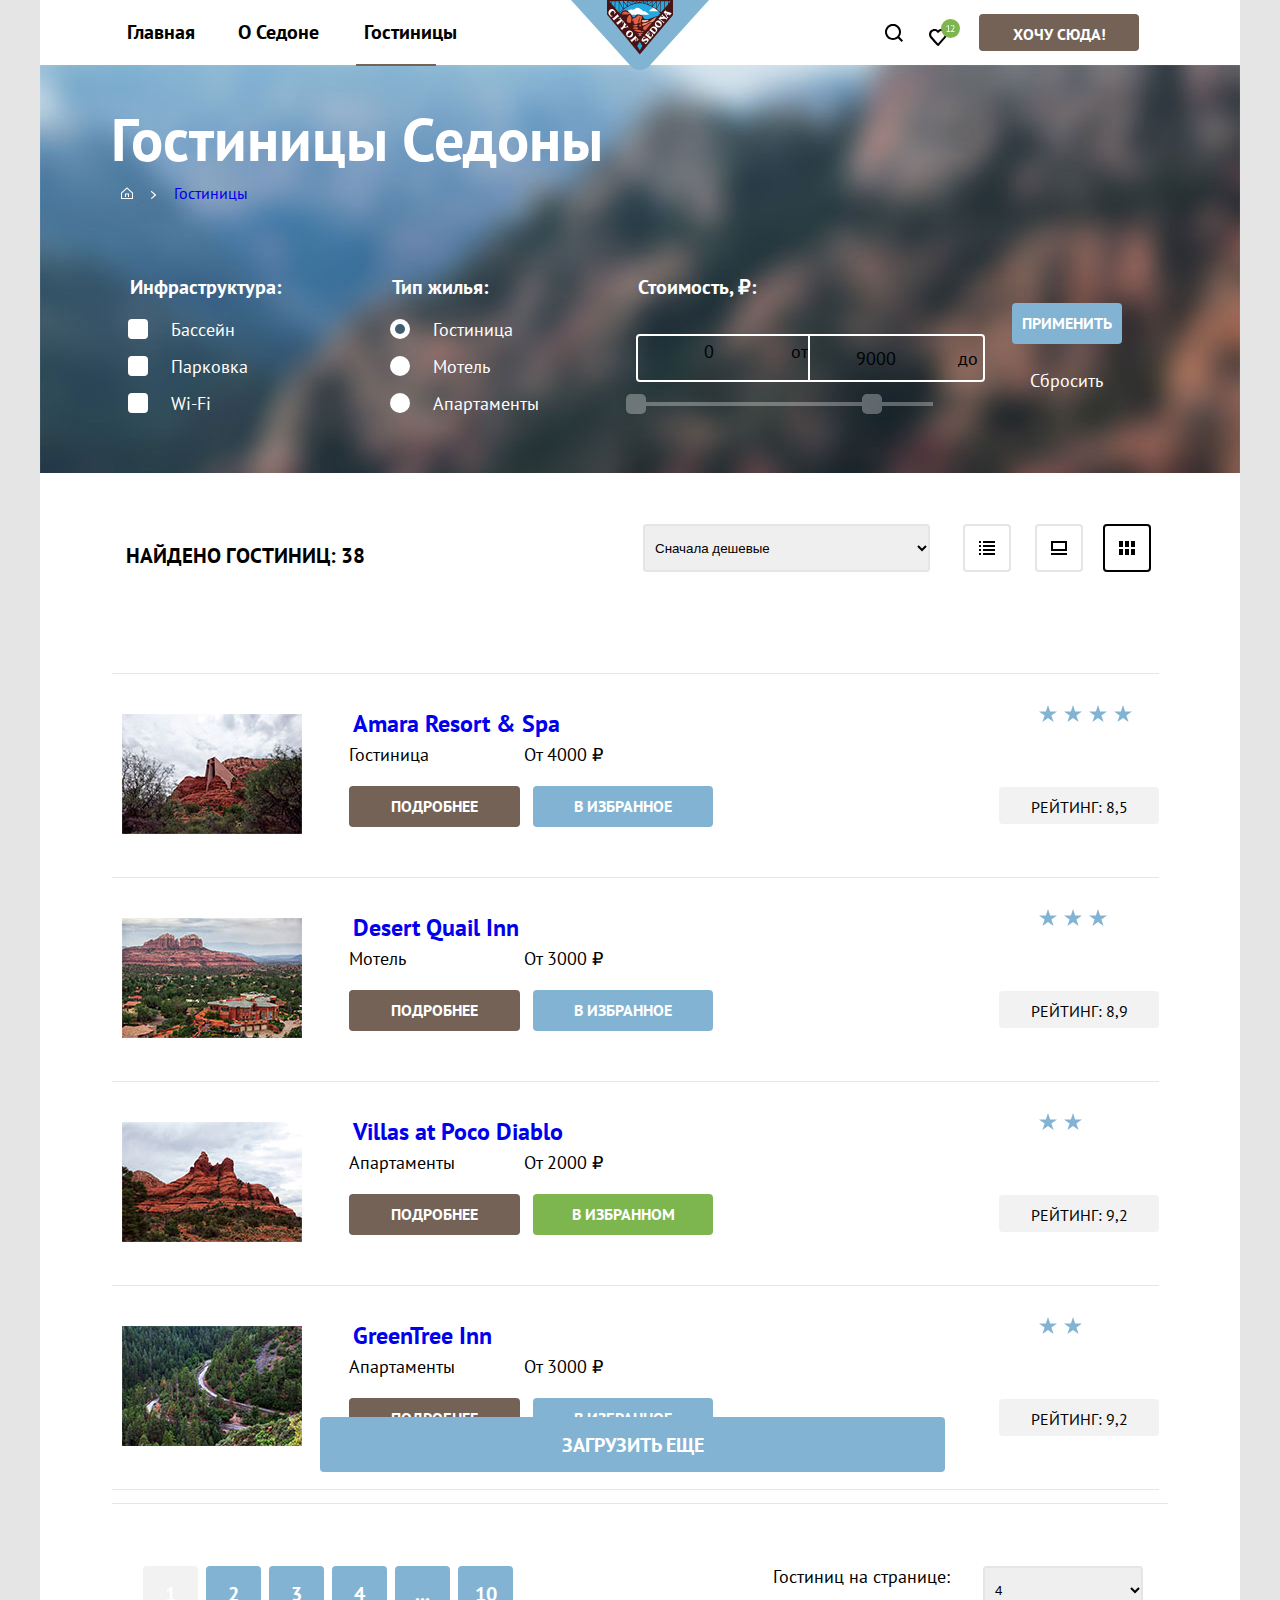
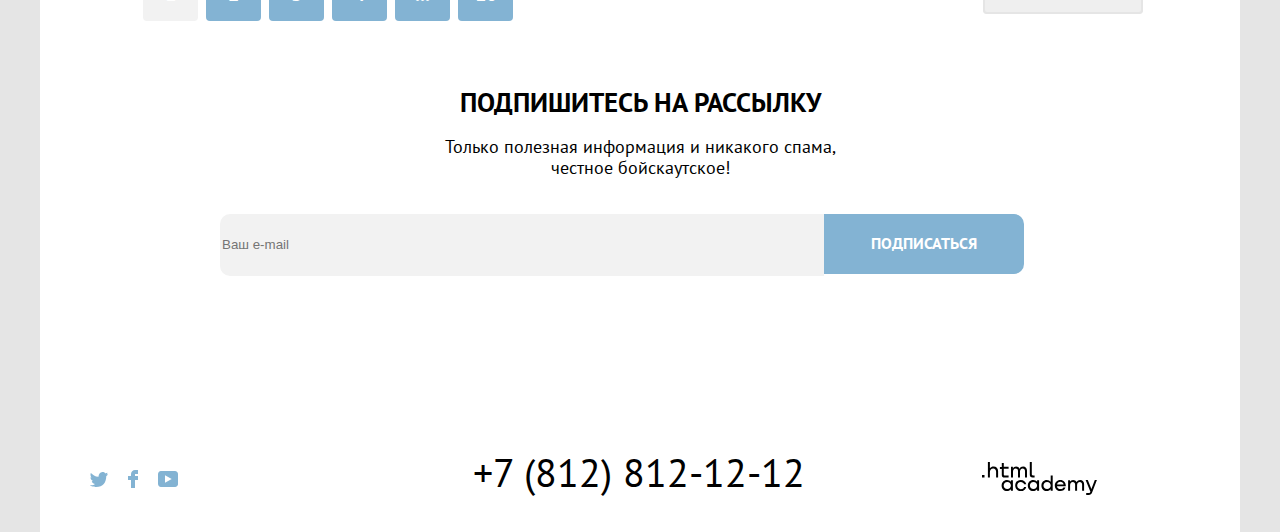
==== catalog.html @ 36cc10a4 "8.12. Завершаем вёрстку всех компонентов" ====
<!DOCTYPE html>
<html lang="ru">
  <head>
    <meta charset="utf-8">
    <title>Каталог</title>
    <link rel="stylesheet" href="styles/styles.css">
  </head>

  <body>
<!--Шапка-->
<header class="page-header">
  <!--Лого Седоны-->
  <a href="home.html">
    <img class="logo-sedona" src="images/sedona-logo.svg" width="138" height="70" alt ="Логотип Седоны.">
  </a>
      <!--Навигация-->
      <nav class="navigation">
        <ul class="navigation-list">
          <li class="navigation-item home">
            <a class="navigation-link" href="home.html">Главная</a>
          </li>
          <li class="navigation-item about">
            <a class="navigation-link" href="about.html">О Седоне</a>
          </li>
          <li class="navigation-item hotels">
            <a class="navigation-link current" href="hotels.html">Гостиницы</a>
          </li>
          </ul>
          <ul class="navigation-list user">
          <li class="navigation-item search-icon">
            <a class="navigation-link" href="#">
              <svg class="navigation-icon search-icon" aria-hidden="true" focusable="false" width="18" height="18" viewBox="0 0 18 18" xmlns="http://www.w3.org/2000/svg">
                <path fill-rule="evenodd" clip-rule="evenodd" d="M18 16.5L14.3 12.8C15.3 11.5 16 9.8 16 7.9C16 3.5 12.4 -0.1 8 -0.1C3.6 -0.1 0 3.6 0 8C0 12.4 3.6 16 8 16C9.8 16 11.5 15.4 12.9 14.3L16.6 18L18 16.5ZM8 14C4.7 14 2 11.3 2 8C2 4.7 4.7 2 8 2C11.3 2 14 4.7 14 8C14 11.3 11.3 14 8 14Z" />
              </svg>
              <span class="visually-hidden">Поиск</span>
            </a>
          </li>
          <li class="navigation-item favorites-icon">
            <a class="navigation-link" href="#">
              <svg class="navigation-icon favorites-icon" aria-hidden="true" focusable="false" width="31" height="27" viewBox="0 0 31 27" xmlns="http://www.w3.org/2000/svg">
                <path fill-rule="evenodd" clip-rule="evenodd" d="M8.9 27c-.3 0-.6-.1-.8-.4-5.4-6.1-6.7-7.5-7-7.9-.7-.9-1.1-2.1-1.1-3.3 0-3 2.4-5.4 5.5-5.4 1.3 0 2.5.5 3.5 1.3 1-.8 2.3-1.3 3.5-1.3 3 0 5.5 2.4 5.5 5.4 0 1.3-.5 2.5-1.3 3.4l-7 7.9c-.2.2-.4.3-.8.3Zm-6-9.5c.3.4 3.5 4 6.1 6.9l6.2-7c.5-.5.7-1.2.7-2 0-1.8-1.5-3.3-3.3-3.3-1 0-2 .5-2.7 1.3-.3.3-.6.4-.9.4-.3 0-.6-.2-.8-.4-.7-.8-1.7-1.3-2.7-1.3-1.8 0-3.3 1.5-3.3 3.3-.1.9.3 1.6.7 2.1-.1 0-.1 0 0 0Z"/><path d="M31 9.5a9.5 9.5 0 1 1-19 0 9.5 9.5 0 0 1 19 0Z" fill="#7DB54F"/><path d="M17.63 12.26h1.4V7.42l.1-.59-.4.47-1.1.79-.38-.51 2.2-1.7h.36v6.38h1.37V13h-3.55v-.74Zm7.83-4.67c0 .353-.067.717-.2 1.09a6.562 6.562 0 0 1-.51 1.11c-.207.373-.44.74-.7 1.1-.26.353-.52.69-.78 1.01l-.49.43v.04l.64-.11h2.18V13h-3.98v-.29c.147-.153.323-.343.53-.57a16.081 16.081 0 0 0 1.3-1.63c.22-.313.417-.63.59-.95.18-.32.323-.637.43-.95.107-.313.16-.61.16-.89 0-.327-.093-.597-.28-.81-.187-.22-.47-.33-.85-.33-.253 0-.5.053-.74.16-.24.1-.447.217-.62.35l-.33-.57c.233-.2.51-.357.83-.47.32-.113.663-.17 1.03-.17.287 0 .54.043.76.13.22.08.407.197.56.35.153.153.27.337.35.55.08.207.12.433.12.68Z" fill="#fff"/>
              </svg>
              <span class="visually-hidden">Избранное</span>
            </a>
          </li>
          <li class="navigation-item enter">
            <button class="navigation-user button" type="button">Хочу сюда!</button>
          </li>
        </ul>
      </nav>
    </header>

    <main class="main-inner">
      <!--Фильтр-->
        <header class="inner-header">
          <div class="header-background">
            <h1 class="inner-header-title">Гостиницы Седоны</h1>
            <ul class="breadcrumbs">
                <li class="breadcrumbs-item">
                    <a class="breadcrumbs-link" href="index.html">
                      <svg width="12" aria-hidden="true" height="12" xmlns="http://www.w3.org/2000/svg">
                        <path d="M6 .3 0 5.8V12h12V5.8L6 .3ZM11 11H1V6.2l5-4.5 5 4.5V11Z"/><path d="M4 10h1V7.5h2V10h1V6.5H4V10Z""/>
                      </svg>
                        <span class="visually-hidden">
                            Главная
                        </span>
                    </a>
                </li>
                <li class="breadcrumbs-item">
                    <svg width="5" aria-hidden="true" height="8" viewBox="0 0 5 8" fill="none" xmlns="http://www.w3.org/2000/svg">
                      <path d="M4.8 3.60005L0.999999 0.200049C0.799999 4.88311e-05 0.399999 4.88311e-05 0.0999989 0.200049C-0.200001 0.400049 -0.100001 0.800049 0.0999989 1.00005L3.4 4.00005L0.199999 7.00005C-1.11759e-06 7.20005 -1.11759e-06 7.60005 0.199999 7.80005C0.199999 7.90005 0.499999 8.00005 0.599999 8.00005C0.699999 8.00005 0.899999 7.90005 0.999999 7.80005L4.8 4.40005C5.1 4.20005 5.1 3.80005 4.8 3.60005Z" fill="white"/>
                      </svg>
                </li>

                <li class="breadcrumbs-item">
                    <a class="breadcrumbs-link" href="catalog.html">Гостиницы</a>
                </li>
            </ul>
          </div>
        </header>
        <section class="catalog-products">
            <h2 class="visually-hidden">Список товаров с фильтрами</h2>
            <form class="catalog-filter" action="https://echo.htmlacademy.ru/" method="get">
                <fieldset class="catalog-filter-group infrastructure">
                    <legend class="catalog-filter-title">Инфраструктура:</legend>
                    <ul class="catalog-filter-list">
                        <li class="catalog-filter-item">
                    <label class="control">
                        <input class="visually-hidden control-input" type="checkbox" name="pool" checked>
                        <span class="control-mark chekbox"></span>
                        <span class="control-label">Бассейн</span>

                    </label>
                        </li>
                        <li class="catalog-filter-item">
                            <label class="control">
                                <input class="visually-hidden control-input" type="checkbox" name="parking" checked>
                                <span class="control-mark chekbox"></span>
                                <span class="control-label">Парковка</span>
                            </label>
                         </li>
                         <li class="catalog-filter-item">
                            <label class="control">
                                <input class="visually-hidden control-input" type="checkbox" name="wi-fi">
                                <span class="control-mark checkbox"></span>
                                <span class="control-label">Wi-Fi</span>
                            </label>
                         </li>
                    </ul>
                </fieldset>
                <fieldset class="catalog-filter-group type-of-housung">
                    <legend class="catalog-filter-title">Тип жилья:</legend>
                    <ul class="catalog-filter-list">
                        <li class="catalog-filter-item">
                    <label class="control">
                        <input class="visually-hidden control-input" type="radio" name="product-group" value="hotel" checked>
                        <span class="control-mark radio"></span>
                        <span class="control-label">Гостиница</span>
                    </label>
                        </li>
                        <li class="catalog-filter-item">
                            <label class="control">
                                <input class="visually-hidden control-input" type="radio" name="product-group" value="motel">
                                <span class="control-mark radio"></span>
                                <span class="control-label">Мотель</span>
                            </label>
                         </li>
                         <li class="catalog-filter-item">
                            <label class="control">
                                <input class="visually-hidden control-input" type="radio" name="product-group" value="apartments">
                                <span class="control-mark radio"></span>
                                <span class="control-label">Апартаменты</span>
                            </label>
                         </li>
                    </ul>
                </fieldset>
                <fieldset class="catalog-filter-group price">
                    <legend class="catalog-filter-title">Стоимость, ₽:</legend>

                    <div class="range">
                    <div class="range-wrapper-inputs">
                      <label class="catalog-filter-label">
                        <input class="catalog-filter-input min" type="number" name="min-price" value="0" style="width: 144px">от
                    </label>
                    <label class="catalog-filter-label">
                        <input class="catalog-filter-input max" type="number" name="max-price" value="9000" style="width: 144px">до
                    </label>
                    </div>
                    </div>

                    <div class="range-scale">
                      <div class="range-bar" style="left: 0; right: 100px; width: 287px">
                    <button class="range-toggle toggle-min" type="button">
                        <span class="visually-hidden">Изменить минимальную цену.</span>
                    </button>
                    <button class="range-toggle toggle-max" type="button">
                        <span class="visually-hidden">Изменить максимальную цену.</span>
                    </button>
                      </div>
                    </div>

                </fieldset>
                <fieldset class="catalog-filter-group button-group">
                  <div class="catalog-button">
                  <button class="button button-apply" type="submit">ПРИМЕНИТЬ</button>
                  <button class="button button-discard" type="reset">Сбросить</button>
                  </div>
              </fieldset>
            </form>
            </section>
            <!--Сортировка-->
            <div class="vertical-column">
            <section class="sorting-container">
            <form class="sorting-type">
              <h3 class="search">НАЙДЕНО ГОСТИНИЦ: 38</h3>
              <label class="visually-hidden" for="sorting">Сортировка</label>
              <select class="select-control" id="sorting" name="sorting">
                <option value="cheap">Сначала дешевые</option>
                <option value="expensive">Сначала дорогие</option>
                <option value="popular">Сначала популярные</option>
              </select>
              <button class="visually-hidden" type="submit">Отсортировать жилье</button>
              <a href="#" class="display button button-light">
                <svg width="16" aria-hidden="true" height="14" viewBox="0 0 16 14"  xmlns="http://www.w3.org/2000/svg">
                <path d="M2 0H0V2H2V0Z" fill="black"/>
                <path d="M16 0H4V2H16V0Z" fill="black"/>
                <path d="M2 4H0V6H2V4Z" fill="black"/>
                <path d="M16 4H4V6H16V4Z" fill="black"/>
                <path d="M2 8H0V10H2V8Z" fill="black"/>
                <path d="M16 8H4V10H16V8Z" fill="black"/>
                <path d="M2 12H0V14H2V12Z" fill="black"/>
                <path d="M16 12H4V14H16V12Z" fill="black"/>
                </svg>
                <span class="visually-hidden">Показать карточки</span>
              </a>
              <a href="#" class="display button button-light-slide">
                <svg aria-hidden="true" width="16" height="14" viewBox="0 0 16 14" fill="none" xmlns="http://www.w3.org/2000/svg">
                  <path d="M16 12H0V14H16V12Z" fill="black"/>
                  <path d="M14 2V8H2V2H14ZM16 0H0V10H16V0Z" fill="black"/>
                  </svg>
                <span class="visually-hidden">Показать слайды</span>
              </a>
              <a href="#" class="display button button-show">
                <svg aria-hidden="true" width="16" height="14" viewBox="0 0 16 14" fill="none" xmlns="http://www.w3.org/2000/svg">
                  <path d="M4 0H0V6H4V0Z" fill="black"/>
                  <path d="M16 0H12V6H16V0Z" fill="black"/>
                  <path d="M10 0H6V6H10V0Z" fill="black"/>
                  <path d="M4 8H0V14H4V8Z" fill="black"/>
                  <path d="M16 8H12V14H16V8Z" fill="black"/>
                  <path d="M10 8H6V14H10V8Z" fill="black"/>
                  </svg>
                <span class="visually-hidden">Показать список</span>
              </a>
            </form>
            </section>
            <!--Каталог-->
            <div class="card-wrapper">
            <ul class="product-list">
              <li class="product-item">

              <a class="product-card-link" href="product.html">
                <img class="product-card-image" src="images/catalog/amara-resort-hotel.jpg" width="180" height="120" alt="Фото отеля Amara Resort & Spa.">
                </a>

              <div class="product-card-content">
                <a class="product-card-title-link" href="#">
                  <h4 class="product-card-title">Amara Resort & Spa</h4>
                </a>
              <div class="apartment-block">
              <p class="apartment">Гостиница</p>
              <b class="product-card-price">От 4000 ₽</b>
              </div>
              <div class="card-button">
              <a href="#" class="product-card-button button">ПОДРОБНЕЕ</a>
              <a href="#" class="product-card-like button">В ИЗБРАННОЕ</a>
              </div>
            </div>

            <div class="rating-area four-star">
              <span class="visually-hidden">Четырехзвездочный</span>
              <ul class="stars">
                <li class="stars-item"></li>
                <li class="stars-item"></li>
                <li class="stars-item"></li>
                <li class="stars-item"></li>
              </ul>
              <label class="rating" for="star-4" title="Рейтинг: 8,5">Рейтинг: 8,5</label>
            </div>
          </li>
            <li class="product-item">

              <a class="product-card-link" href="product.html">
                <img class="product-card-image" src="images/catalog/desert-quail-hotel.jpg" width="180" height="120" alt="Фото отеля Desert Quail Inn.">
              </a>
                <div class="product-card-content">
                    <a class="product-card-title-link" href="#">
                      <h4 class="product-card-title">Desert Quail Inn</h4>
                    </a>

                  <div class="apartment-block">
                    <p class="apartment">Мотель</p>
                    <b class="product-card-price">От 3000 ₽</b>
                  </div>
                  <div class="card-button">
              <a href="#" class="product-card-button button">ПОДРОБНЕЕ</a>
              <a href="#" class="product-card-like button">В ИЗБРАННОЕ</a>
                </div>
                </div>

            <div class="rating-area three-star">
              <span class="visually-hidden">Трехзвездочный</span>
              <ul class="stars">
                <li class="stars-item"></li>
                <li class="stars-item"></li>
                <li class="stars-item"></li>
              </ul>
              <label class="rating" for="star-3" title="Рейтинг: 8,9">Рейтинг: 8,9</label>
            </div>
          </li>
            <li class="product-item">

              <a class="product-card-link" href="product.html">
                <img class="product-card-image" src="images/catalog/villas-at-poco-diablo-hotel.jpg" width="180" height="120" alt="Вид из отеля Villas at Poco Diablo.">
              </a>

                <div class="product-card-content">
                 <a class="product-card-title-link" href="#">
                   <h4 class="product-card-title">Villas at Poco Diablo</h4>
                </a>
                <div class="apartment-block">
              <p class="apartment">Апартаменты</p>
              <b class="product-card-price">От 2000 ₽</b>
                </div>
                <div class="card-button">
              <a href="#" class="product-card-button button">ПОДРОБНЕЕ</a>
              <a href="#" class="product-card-like fav button">В ИЗБРАННОМ</a>
                </div>
                </div>

            <div class="rating-area two-star">
              <span class="visually-hidden">Двухзвездочный</span>
              <ul class="stars">
                <li class="stars-item"></li>
                <li class="stars-item"></li>
              </ul>
              <label class="rating" for="star-2" title="Рейтинг: 9,2">Рейтинг: 9,2</label>
            </div>
          </li>
            <li class="product-item">
              <a class="product-card-link" href="product.html">
                  <img class="product-card-image" src="images/catalog/green-tree-inn-hotel.jpg" width="180" height="120" alt="Вид из отеля GreenTree Inn.">
              </a>

              <div class="product-card-content">
                  <a class="product-card-title-link" href="#">
                    <h4 class="product-card-title">GreenTree Inn</h4>
                  </a>
                <div class="apartment-block">
              <p class="apartment">Апартаменты</p>
              <b class="product-card-price">От 3000 ₽</b>
                </div>
                <div class="card-button">
              <a href="#" class="product-card-button button">ПОДРОБНЕЕ</a>
              <a href="#" class="product-card-like button">В ИЗБРАННОЕ</a>
                </div>
                </div>

            <div class="rating-area two-star">
              <span class="visually-hidden">Двухзвездочный</span>
              <ul class="stars">
                <li class="stars-item"></li>
                <li class="stars-item"></li>
              </ul>
              <label class="rating" for="star-2-2" title="Рейтинг: 9,2">Рейтинг: 9,2</label>
            </div>
          </div>
            </li>
          </ul>
          </div>
          <p class="border">
            <button class="button show-more" type="button">ЗАГРУЗИТЬ ЕЩЕ</button>
          </p>
            <!--Пагинация-->
            <div class="load"></div>
            <section class="pagination-container">
            <ul class="pagination">
              <li class="pagination-item first">
                <a class="pagination-link pagination-current ">1</a>
              </li>
              <li class="pagination-item">
                <a class="pagination-link" href="#">2</a>
              </li>
              <li class="pagination-item">
                <a class="pagination-link" href="#">3</a>
              </li>
              <li class="pagination-item">
                <a class="pagination-link" href="#">4</a>
              </li>
              <li class="pagination-item">
                <a class="pagination-link" href="#">...</a>
              </li>
              <li class="pagination-item">
                <a class="pagination-link" href="#">10</a>
              </li>
            </ul>
            <form class="pagination-show-more sorting-type">
              <label class="select" for="sorting">Гостиниц на странице:</label>
              <select class="select-control number" id="sorting-2" name="sorting">
                <option selected value="4">4</option>
                <option value="number">6</option>
                <option value="number">8</option>
                <option value="number">10</option>
              </select>
            </form>
            </section>
            </div>
        <!--Рассылка-->
          <section class="mailing">
            <h2 class="page-title-catalog">ПОДПИШИТЕСЬ НА РАССЫЛКУ</h2>
            <p class="mailing-info-catalog">Только полезная информация и никакого спама,<br>
              честное бойскаутское!</p>
              <form class="mailing-form" action="https://echo.htmlacademy.ru/" method="post">
               <p class="mailing-email">
                 <input class="field" placeholder="Ваш e-mail" type="email" name="mailing-email" id="mailing-email"required>
               </p>
               <button class="button mailing-button" type="submit">Подписаться</button>
              </form>
          </section>
          </div>
        </div>
        </main>
        <!--Подвал-->
        <footer class="page-footer">
          <div class="page-footer-container">
          <section class="footer-social">
            <div class="background-footer">
            <h2 class="visually-hidden">Социальные сети</h2>
            <ul class="footer-social-list">
              <li class="footer-social-item">
                <a class="footer-social-link footer-social-twitter" href="https://twitter.com/htmlacademy_ru">
                  <svg class="social-icon" aria-hidden="true" focusable="false" width="18" height="15" viewBox="0 0 18 15" xmlns="http://www.w3.org/2000/svg">
                    <path fill-rule="evenodd" clip-rule="evenodd" d="M11.6 0.200056C13.4 -0.299944 14.8 0.500056 15.4 1.40006C16.1 1.20006 16.8 0.900056 17.5 0.700056C17.5 1.60006 16.9 2.20006 16.6 2.50006C17.3 2.60006 18 1.90006 18 1.90006C17.8 2.90006 16.9 3.70006 16.3 3.90006C16.1 10.7001 13 15.1001 5.7 15.0001C5.1 15.0001 5.8 15.0001 5.2 15.0001C4.8 15.0001 0.8 14.5001 0 13.1001C2.4 13.3001 4.1 12.7001 5 11.9001C4 11.6001 2.1 11.5001 1.8 9.00006C2.2 9.10006 2.4 9.20006 3.1 9.10006C1.8 8.30006 0.4 7.50006 0.5 5.30006C0.8 5.60006 1.6 5.80006 1.9 5.80006C1.1 5.60006 -0.2 2.50006 0.9 0.900056C2.8 2.80006 4.9 4.50006 8.5 4.70006C8.7 2.30006 9.7 0.800056 11.6 0.200056Z" />
                  </svg>
                  <span class="visually-hidden">Твиттер</span>
                </a>
              </li>
              <li class="footer-social-item">
                <a class="footer-social-link footer-social-facebook" href="https://www.facebook.com/htmlacademy">
                  <svg class="social-icon" aria-hidden="true" width="10" height="18"  viewBox="0 0 10 18" xmlns="http://www.w3.org/2000/svg">
                  <path fill-rule="evenodd" clip-rule="evenodd" d="M7 0C4.8 0 3 1.8 3 4v2H0v4h3v8h4v-8h3V6H7V4h3V0H7Z"/>
                </svg>
                  <span class="visually-hidden">Фейсбук</span>
                </a>
              </li>
              <li class="footer-social-item">
                <a class="footer-social-link footer-social-youtube" href="https://www.youtube.com/user/htmlacademyru">
                  <svg class="social-icon" aria-hidden="true" width="20" height="16" viewBox="0 0 20 16" xmlns="http://www.w3.org/2000/svg">
                  <path fill-rule="evenodd" clip-rule="evenodd" d="M17 0H2.9C1.2 0 0 1.5 0 3.2V12.7C0 14.5 1.2 16 2.9 16H17.2C18.7 16 20.1 14.5 20.1 12.8V3.2C19.9 1.5 18.7 0 17 0ZM7 11.8V4.2L13.7 8L7 11.8Z"/>
                  </svg>
                  <span class="visually-hidden">Ютуб</span>
                </a>
              </li>
            </ul>
          </div>
          </section>
        </div>
          <div class="footer-phone-container">
          <section class="footer-phone">
            <div class="footer-phone">
            <a class="footer-contacts-phone" href="tel:+78128121212">+7 (812) 812-12-12</a>
          </div>
          </section>
          </div>
          <div class="about-academy-container">
          <section class="about-academy">
          <div class="footer-about-text academy-icon">
             <a class="htmlacademy-link" href="https://htmlacademy.ru/">
             <svg class="academy-icon"  aria-hidden="true" width="115" height="33" viewBox="0 0 115 33" xmlns="http://www.w3.org/2000/svg">
             <path fill-rule="evenodd" clip-rule="evenodd" d="M0 12.9v2.6h2.5v-2.6H0ZM11.6 4.5c-1.6 0-2.8.7-3.6 1.7h-.1V0h-2v15.5h2v-5.3c0-2.1 1.3-3.6 3.3-3.6 1.8 0 2.9 1.4 2.9 3.2v5.7h2V9.4c.1-3-1.8-4.9-4.5-4.9ZM26.6 4.8h-4.8V1.1h-2v3.8h-1.9v2h1.9v6c0 1.7 1 2.7 2.7 2.7h4.1v-2h-3.7c-.7 0-1.1-.4-1.1-1.1V6.8h4.8v-2ZM41.1 4.6c-1.6 0-2.9.8-3.5 2.1h-.1c-.6-1.2-1.8-2.1-3.4-2.1-1.4 0-2.5.8-3.1 1.8h-.1V4.8H29v10.6h2V10c0-2 1-3.5 2.6-3.5 1.5 0 2.4 1 2.4 2.6v6.3h2V9.8c0-2.4 1.4-3.3 2.6-3.3 1.5 0 2.4 1 2.4 2.6v6.3h2V8.9c.1-2.5-1.4-4.3-3.9-4.3ZM47.8 12.7c0 1.7 1 2.7 2.8 2.7h2v-2h-1.7c-.7 0-1.1-.4-1.1-1.1V0h-2v12.7ZM28.9 19.7c-.9-1.1-2.2-1.8-3.9-1.8-3.1 0-5.4 2.3-5.4 5.6s2.3 5.6 5.4 5.6c1.8 0 3-.8 3.8-1.9h.1v1.6h2V18.2h-2v1.5Zm-3.6 7.4c-2.2 0-3.6-1.6-3.6-3.6s1.4-3.6 3.6-3.6 3.6 1.6 3.6 3.6c0 1.9-1.4 3.6-3.6 3.6ZM44.2 22c-.5-2.4-2.6-4.1-5.4-4.1-3.4 0-5.6 2.5-5.6 5.6 0 3.1 2.2 5.6 5.6 5.6 2.8 0 4.9-1.8 5.4-4.2h-2.1c-.4 1.3-1.7 2.3-3.3 2.3-2.2 0-3.6-1.6-3.6-3.6s1.4-3.6 3.6-3.6c1.6 0 2.8 1 3.3 2.2h2.1V22ZM55.1 19.7c-.9-1.1-2.2-1.8-3.9-1.8-3.1 0-5.4 2.3-5.4 5.6s2.3 5.6 5.4 5.6c1.8 0 3-.8 3.8-1.9h.1v1.6h2V18.2h-2v1.5Zm-3.6 7.4c-2.2 0-3.6-1.6-3.6-3.6s1.4-3.6 3.6-3.6 3.6 1.6 3.6 3.6c0 1.9-1.5 3.6-3.6 3.6ZM68.7 19.8c-.9-1.1-2.2-1.9-3.9-1.9-3.1 0-5.4 2.3-5.4 5.6s2.2 5.6 5.4 5.6c1.7 0 3-.8 3.8-1.8h.1v1.5h2V13.4h-2v6.4Zm-3.6 7.3c-2.2 0-3.6-1.6-3.6-3.6s1.4-3.6 3.6-3.6 3.6 1.6 3.6 3.6c-.1 2-1.5 3.6-3.6 3.6ZM78.3 17.9c-3.3 0-5.5 2.5-5.5 5.6 0 3 2.1 5.6 5.5 5.6 2.5 0 4.5-1.3 5.2-3.6h-2.1c-.5 1-1.6 1.6-3 1.6-1.9 0-3.3-1.3-3.4-2.9h8.8c.2-3.6-2-6.3-5.5-6.3Zm0 1.9c1.7 0 3 1 3.3 2.6h-6.5c.3-1.5 1.5-2.6 3.2-2.6ZM98.2 17.9c-1.6 0-2.9.8-3.6 2h-.1c-.6-1.2-1.8-2-3.4-2-1.4 0-2.5.7-3.1 1.8v-1.5h-1.9v10.6h2v-5.4c0-2 1-3.4 2.6-3.5 1.5 0 2.4 1 2.4 2.6v6.3h2v-5.6c0-2.4 1.4-3.3 2.6-3.3 1.5 0 2.4 1 2.4 2.6v6.3h2v-6.5c.1-2.6-1.4-4.4-3.9-4.4ZM109.4 27l-3.6-8.9h-2.2l4.8 11.6c-.3.9-.7 1.2-1.7 1.2h-2.5v2h2.5c1.8 0 2.8-.8 3.5-2.6l4.7-12.2h-2.1l-3.4 8.9Z"/>
             </svg>
             <span class="about-text visually-hidden">Сделано в .html academy</span>
            </a>
          </div>
          </section>
        </footer>
      </body>
    </html>
---- styles/styles.css ----
@font-face {
  font-family: "PT Sans";
  font-style: normal;
  font-weight: 400;
  src: url("../fonts/ptsans-400.woff2"), format(".woff2");
  font-display: swap;
}

@font-face {
  font-family: "PT Sans";
  font-style: normal;
  font-weight: 700;
  src: url("../fonts/ptsans-700.woff2"), format(".woff2");
  font-display: swap;
}

html {
height: 100%;
width: 100%;
max-width: 100%;
overflow-x: hidden;
}

body {
  max-width: 1200px;
  margin: auto;
  display: flex;
  flex-direction: column;
  min-height: 100%;
  font-family: "PT Sans", "Arial", sans-serif;
  font-size: 18px;
  line-height: 21px;
  color: #000000;
  background-color: #E5E5E5;
}

.visually-hidden {
  position: absolute;
  width: 1px;
  height: 1px;
  margin: -1px;
  padding: 0;
  border: 0;
  clip: rect(0 0 0 0);
  overflow: hidden;
}

.button {
  display: inline-block;
  padding: 10px;
  font-family: inherit;
  font-size: 16px;
  line-height: 21px;
  font-weight: 700;
  text-align: center;
  color: #FFFFFF;
  background-color: #000000;
  border: none;
  text-decoration: none;
  text-transform: none;
  cursor: pointer;
}

.button+.button {
  margin-left: 8px;
}
/*Pages*/

.page-header {
  color: #000000;
  background-color: #FFFFFF;
}



.navigation {
  display: flex;
  flex-wrap: wrap;
  width: 1200px;
  margin: 0 auto;
}

.logo-sedona {
  position: absolute;
  width: 138px;
  height: 70px;
  background-size: 100% auto;
  margin-left: 531px;
  margin-right: 531px;
  z-index: 1;
}
.navigation-item {
  position: relative;
}

.navigation-list {
  display: grid;
  grid-template-columns: 71px 100px 135px 128px;
  grid-template-rows: 19px 26px 20px;
  width: 600px;
  height: 65px;
  margin: 0 auto;
  padding: 0;
  list-style: none;
  align-items: center;
}

.home {
  grid-column: 2/3;
  grid-row: 2/3;
}

.about {
  grid-column: 3/4;
  grid-row: 2/3;

}
.hotels {
  grid-column: 4/5;
  grid-row: 2/3;
}

.navigation-list.user {
  display: grid;
  grid-template-columns: 209px 50px 50px 180px 71px;
  grid-template-rows: 14px 37px 14px;
  width: 600px;
  height: 65px;
  list-style: none;
  align-items: center;
  justify-content: center;
  justify-items: center;
}
.search-icon {
  grid-column: 2/3;
  grid-row: 2/3;
}

.favorites-icon {
  grid-column: 3/4;
  grid-row: 2/3;
}
.enter {
  grid-column: 4/5;
  grid-row: 2/3;
}

.navigation-user.button {
  position: relative;
  background-color: #756257;
  width: 160px;
  height: 37px;
  text-transform: uppercase;
  text-align: center;
  border-radius: 4px;
}


.navigation-list.navigation-user{
  position: relative;
}


.navigation-link {
  display: block;
  font-size: 20px;
  line-height: 26px;
  font-weight: 700;
  text-align: center;
  color: #000000;
  text-decoration: none;
  padding: 10px;
}

.navigation-link:hover {
  color: #756257;
}

.navigation-link:active.navigation-link:focus {
  box-shadow: inset 0 0 0 3px #FFFFFF;
  outline: none;
}

.navigation-link:focus {
  box-shadow: inset 0 0 0 3px #83B3D3;
  box-sizing: border-box;
  border-radius: 10px;
  outline: none;
}

.navigation-link:active {
  color:  #615048;
  opacity: 0.3;
  outline: none;
  border: none;
}

.navigation-link:disabled:hover {
  color: #756257;
  outline: none;
  cursor: default;
}

.navigation-link.current::before {
  position: absolute;
  right: 40px;
  bottom: 0;
  top: 55px;
  left: 10px;
  width: 80px;
  height: 2px;
  background-color: #756257;
  content: "";
  z-index: 2;
}

.navigation-link.current-hotels::before {
  position: absolute;
  right: 40px;
  bottom: 0;
  top: 64px;
  left: 477px;
  width: 108px;
  height: 2px;
  background-color: #756257;
  content: "";
  z-index: 2;
}
.navigation-user {
  max-width: 160px;
}

.navigation-user:hover {
  background-color: #615048;
}

.navigation-user:active.navigation-user:focus {
  box-shadow: inset 0 0 0 3px #FFFFFF;
  outline: none;
}

.navigation-user.button:active {
  background-color:  #615048;
  opacity: 0.3;
  outline: none;
}

.navigation-user:focus {
  box-shadow: inset 0 0 0 3px #83B3D3;
  box-sizing: border-box;
  border-radius: 10px;
  outline: none;
}

.navigation-user:disabled:hover {
  background-color: #FFFFFF;
  outline: none;
  cursor: default;
  opacity: 0.3;
}

.navigation-icon {
  display: grid;
  z-index: 1;
}


.navigation-link:hover.navigation-icon {
  fill: #756257;
}

.navigation-link:active.navigation-icon {
 fill: #756257;
 opacity: 0.3;
}


.main-container {
  flex-grow: 1;
  padding-top: 46px;
  padding-bottom: 0;
}

.main-index {
  color: #000000;
  background-color: #FFFFFF;
  width: 1200px;
  background-size: 100% auto;
  background-repeat: no-repeat;
  background-position: center;
}

.page-container {
  width: 1200px;
  margin: 0 auto;
}

.welcome-sedona {
  display: block;
  margin: 0 auto;
  background-image: url("../images/welcome-logo.png");
  position: absolute;
  top: 51px;
  width: 458px;
  height: 352px;
  left: 31%;
  right: 69%;
  margin-bottom: 145px;
  background-repeat: no-repeat;
  background-position: center;
  background-size: 100% auto;
}

.divider {
  background-image: url("../images/divider.svg");
  background-size: 100% auto;
  background-repeat: no-repeat;
  position: absolute;
  top: 428px;
  width: 1200px;
  height: 57px;
}

.background-head {
  background-image: url("../images/home-picture-mountains.jpg");
  background-size: 100% auto;
  background-repeat: no-repeat;
  position: absolute;
  top: 65px;
  width: 1200px;
  height: 485px;
}

.sedona-head {
  color: #000000;
  background-color: #FFFFFF;
  background-repeat: no-repeat;
  background-position: center;
  background-size: 100% auto;
  font-size: 30px;
  line-height: 36px;
  font-weight: 700;
  text-align: center;
  position: absolute;
  top: 550px;
  bottom: 139px;
  margin-left: 240px;
  margin-right: 240px;
  color: #000000;
  background-color: #FFFFFF;
  text-transform: uppercase;
}
.sedona-advantages {
  display: grid;
  grid-template-rows: 80px 37px;
  grid-row-gap: 23px;
  margin-top: 548px;
  margin-bottom: 79px;
  padding: 23px;
  text-align: center;
}

.sedona-head .h1 {
  margin-top: 63px;
  bottom: 139px;
  margin-left: 240px;
  margin-right: 240px;
}
.description {
  font-family: "PT Sans", sans-serif;
  font-size: 22px;
  line-height: 36px;
  font-weight: 400;
  text-align: center;
  color: #000000;
  background-color: #FFFFFF;
  margin-top: 99px;
}
/*list*/
.advantages-list{
  display: grid;
  grid-template-columns: 400px 400px 400px;
  grid-template-rows: 384px 384px 384px 384px;
  margin-top: 787px;
  margin-bottom: 0;
  padding: 0;
  text-align: center;
}

/*Item*/

.advantages-item {
  display: flex;
  width: 400px;
  list-style: none;
}


.block {
  display: flex;
  flex-direction: column;
  justify-content: center;
  align-items: center;
}

.real-city {
  color: #FFFFFF;
  background-image: url("../images/square-blue.svg");
  width: 400px;
  height: 384px;
  grid-column: 1/2;
  grid-row: 1/2;
  background-repeat: no-repeat;
  background-position: center;
  background-size: 100% auto;
  flex-direction: column;
  justify-content: center;
  align-items: center;
}

.advantages-description.city{
  color: #FFFFFF;
}

.housing {
  color: #FFFFFF;
  background-image: url("../images/square-lightblue.svg");
  width: 400px;
  height: 384px;
  grid-column: 1/2;
  grid-row: 2/3;
  background-repeat: no-repeat;
  background-position: center;
  background-size: 100% auto;
}

.food {
  color: #FFFFFF;
  background-image: url("../images/square-white.svg");
  width: 400px;
  height: 384px;
  grid-column: 2/3;
  grid-row: 2/3;
  background-repeat: no-repeat;
  background-position: center;
  background-size: 100% auto;
}

.souvenirs {
  color: #FFFFFF;
  background-image: url("../images/square-lightblue.svg");
  width: 400px;
  height: 384px;
  grid-column: 3/4;
  grid-row: 2/3;
  background-repeat: no-repeat;
  background-position: center;
  background-size: 100% auto;
}

.diablo-bridge {
  color: #000000;
  background-image: url("../images/square-blue.svg");
  width: 400px;
  height: 384px;
  grid-column: 3/4;
  grid-row: 3/4;
  background-repeat: no-repeat;
  background-position: center;
  background-size: 100% auto;
}

.square {
  color: #FFFFFF;
  background-image: url("../images/square-lightblue.svg");
  width: 400px;
  height: 384px;
  grid-column: 1/2;
  grid-row: 4/5;
  background-repeat: no-repeat;
  background-position: center;
  background-size: 100% auto;
}

.road {
  color: #FFFFFF;
  background-image: url("../images/square-lightblue2.svg");
  width: 400px;
  height: 384px;
  grid-column: 2/3;
  grid-row: 4/5;
  background-repeat: no-repeat;
  background-position: center;
  background-size: 100% auto;
}

.tourists {
  color: #FFFFFF;
  background-image: url("../images/square-lightblue.svg");
  width: 400px;
  grid-column: 3/4;
  grid-row: 4/5;
  background-repeat: no-repeat;
  background-position: center;
  background-size: 100% auto;
}
.icon-housing {
  background-image: url("../images/house-icon.svg");
  background-repeat: no-repeat;
  background-position: center;
  width: 75px;
  height: 72px;
}

.icon-food {
  background-image: url("../images/food-icon.svg");
  background-repeat: no-repeat;
  background-position: center;
  width: 74px;
  height: 70px;
}

.icon-souvenirs{
  background-image: url("../images/souvenir-icon.svg");
  background-repeat: no-repeat;
  background-position: center;
  width: 64px;
  height: 76px;
}

.advantages-title.house,
.advantages-title.meal,
.advantages-title.souvenir,
.advantages-title.place,
.advantages-title.way,
.advantages-title.tourer{
  color: #000000;
}
.advantages-subtitle.town,
.advantages-subtitle.bridgework {
  color: #FFFFFF;
}
.advantages-description.city,
.advantages-description.bridge {
  color: #FFFFFF;
}
/*photo-advantages*/
.photo-1 {
  grid-column: 2/4;
  grid-row: 1/2;
  z-index: 1;
}
.photo-2 {
  grid-column: 1/3;
  grid-row: 3/4;
  z-index: 1;
}

/*Title*/
.advantages-title {
  color: #FFFFFF;
  width: 400px;
  font-family: "PT Sans", sans-serif;
  font-size: 24px;
  line-height: 28px;
  font-weight: 700;
  text-transform: uppercase;
}

/*Subtitle*/
.advantages-subtitle {
  color: #000000;
  font-family: "PT Sans", sans-serif;
  font-size: 18px;
  line-height: 21px;
  font-weight: 400;
}

.advantages-description {
  font-family: "PT Sans", sans-serif;
  color: #000000;
  font-size: 18px;
  line-height: 21px;
  font-weight: 400;
  vertical-align: center;
  width: 260px;
  height: 73px;
}

/*Appointment*/
.appointment {
  font-size: 22px;
  line-height: 26px;
  font-weight: 400;
  font-style: normal;
  text-align: center;
  max-height: 417px;
}

.appointment-title {
  font-family: "PT Sans", sans-serif;
  font-size: 30px;
  line-height: 36px;
  font-weight: 700;
  text-transform: uppercase;
  padding-top: 91px;
}

.appointment-background {
  color: #000000;
  background-color: #FFFFFF;
  background-image: url("../images/background-white-2.svg");
  background-repeat: no-repeat;
  background-position: center;
  background-size: 100% auto;
  width: 1200px;
  height: 417px;
}

.button.button-search {
  background-color: #756257;
  width: 575px;
  height: 60px;
  position: relative;
  text-transform: uppercase;
  border-radius: 10px;
}

.button-search:hover {
  background: #615048;
}
.button-search:active.button-search:focus {
  box-shadow: inset 0 0 0 3px #FFFFFF;
  outline: none;
}

.button-search:focus {
  box-shadow: inset 0 0 0 3px #83B3D3;
  box-sizing: border-box;
  border-radius: 10px;
  outline: none;
}

.button-search:active {
color:#FFFFFF;
background-color:  #615048;
opacity: 0.3;
outline: none;
}
.button-search:disabled:hover {
  background-color: #FFFFFF;
  outline: none;
  cursor: default;
  opacity: 0.3;
}

.card-background {
  background-image: url("../images/background-mailing-matt.jpg");
  height: 411px;
  background-repeat: no-repeat;
  background-position: left;
  background-size: 100% auto;
}

.page-title {
  color: #FFFFFF;
  padding-top: 94px;
  bottom: 267px;
}
.page-title-catalog {
  color: #000000;
  padding-top: 70px;
  bottom: 267px;
  margin-top: -50px;
}

.catalog-container {
  display: flex;
  align-items: flex-start;
  width: 1200px;
}


.mailing {
  margin: 0 auto;
  text-align: center;
}

.mailing-info {
  color: #FFFFFF;
  font-family: "PT Sans", sans-serif;
  font-style: normal;
  font-size: 18px;
  line-height: 21px;
  font-weight: 400;
  text-align: center;
}
.mailing-info-catalog {
  color: #000000;
  font-family: "PT Sans", sans-serif;
  font-style: normal;
  font-size: 18px;
  line-height: 21px;
  font-weight: 400;
  text-align: center;
}

.mailing-form {
  display: flex;
  margin-left: 180px;
  margin-right: 50px;
}

.field {
  background-color:#F2F2F2;
  width: 600px;
  height: 60px;
  border-radius: 10px 0 0 10px;
  outline-offset: -5px;
  border: none;
}


.field:hover {
  background-color: #E6E6E6;
}

.field:active.field:focus {
  outline: 0;
}

.field:focus {
  background-color: #E5E5E5;
  box-shadow: inset 0 0 0 3px #83B3D3;
  box-sizing: border-box;
  border-radius: 10px 0px 0px 10px;
  outline: none;
  outline-offset: -5px;

}
.field:active {
  background-color: #FFFFFF;
  box-shadow: inset 0 0 0 3px #000000;
  box-sizing: border-box;
  border-radius: 10px 0px 0px 10px;
  outline: 0;
  outline-offset: -5px;
}

.field:error {
  background-color: #FFFFFF;
  box-shadow: inset 0 0 0 3px #FF5757;
  box-sizing: border-box;
  border-radius: 10px 0px 0px 10px;
  outline: 0;
}
.button.mailing-button {
  background-color: #83B3D3;
  width: 200px;
  height: 60px;
  position: relative;
  margin-top: 18px;
  margin-bottom: 138px;
  text-transform: uppercase;
  border-radius: 0px 10px 10px 0px;
}

.mailing-button:hover {
  background: #68A2CA;
}

.mailing-button:disabled:hover {
  background-color: #FFFFFF;
  outline: none;
  cursor: default;

}
.mailing-button:active.mailing-button:focus {
  box-shadow: inset 0 0 0 3px #68A2CA;
  outline: none;
}

.mailing-button:active {
  fill: #FFFFFF;
  outline: none;
}

.mailing-button:focus {
  box-shadow: inset 0 0 0 3px #615048;
  box-sizing: border-box;
  border-radius: 0px 10px 10px 0px;
  outline: none;
}

/*Catalog*/
/*Filter*/
.main-inner {
  padding-top: 35px;
  background-color: #FFFFFF;
  width: 1200px;
}

.header-background{
  color: #FFFFFF;
  background-color: #000000;
  background-image: url("../images/catalog-background-matt.jpg");
  width: 1200px;
  height: 408px;
  position: absolute;
  top: 65px;
  background-repeat: no-repeat;
  background-position: left;
  background-size: 100% auto;
}

.inner-header-title{
  color: #FFFFFF;
  margin-left: 71px;
  font-size: 60px;
  line-height: 78px;
  font-weight: 700;
  text-align: left;
  text-transform: capitalize;
  margin-top: 35px;
  margin-bottom: 5px;
}

.breadcrumbs {
  display: flex;
  margin: 0;
  padding: 0;
  color: #FFFFFF;
  list-style: none;
  margin-left: 73px;
}

.breadcrumbs-item {
  position: relative;
  color: #FFFFFF;
  font-size: 16px;
  line-height: 21px;
  font-weight: 400;
  text-align: left;
  text-decoration: none;
  margin-right: 10px;
}


.breadcrumbs-link {
  fill: #FFFFFF;
  padding: 8px;
  text-decoration: none;
}

.breadcrumbs-link:hover {
  fill: #FFFFFF;
  opacity: 60%;
  cursor: pointer;
}

.breadcrumbs-link:active {
  outline: none;
}

.breadcrumbs-link:active {
  fill: #FFFFFF;
  opacity: 0.3;
  outline: 0;
}
.breadcrumbs-link:focus {
  box-shadow: inset 0 0 0 3px #83B3D3;
  box-sizing: border-box;
  border-radius: 4px;
  outline: none;
}
.breadcrumbs-link:active.breadcrumbs-link:focus {
  box-shadow: none;
  outline: none;
  border: none;
}

.breadcrumbs-link:disabled:hover {
  color: #FFFFFF;
  outline: none;
  cursor: default;
  opacity: 0.3;
}


.catalog-filter {
  display: grid;
  grid-template-columns: 71px 260px 260px 280px 250px 71px;
  flex-direction: column;
  justify-content: space-around;
  width: 1200px;
  margin-top: 174px;
}

.catalog-filter-title {
  color: #FFFFFF;
  font-family: "PT Sans" sans-serif;
  font-size: 20px;
  line-height: 26px;
  font-weight: 700;
  text-align:justify;
  vertical-align: top;
}

.catalog-filter-group {
  display: flex;
  flex-wrap: wrap;
  flex-direction: column;
  text-align: left;
  z-index: 1;
  border: 0;
  justify-content: center;
  align-items: flex-start;
}

.infrastructure {
grid-column: 2/3;
width: 90px;
}

.type-of-housing {
grid-column: 3/4;
grid-row: 2/3;
width: 70px;
}

.price {
  grid-column: 4/5;
  width: 90px;
}
/*Checkbox*/



.catalog-button {
  display: flex;
  flex-wrap: wrap;
  justify-self: start;
  align-items: flex-end;
  grid-column: 5/6;
  width: 100px;
  padding-left: 80px;
}
.catalog-filter-item {
  list-style: none;
}

/* Control */

.control {
  position: relative;
  margin-right: 72px;
  align-items: left;
  justify-content: flex-start;
  padding-left: 19px;
}

/* Mark */
.control-mark {
  position: absolute;
  top: 2px;
  left: 0;
  width: 20px;
  height: 20px;
  box-sizing: border-box;
  background-color: #FFFFFF;
  border-radius: 4px;
}

.filter-label::after, .filter-label::before {
  background-color: #333333;
  content: "";
  position: absolute;
  background-repeat: no-repeat;
  width: 12px;
  height: 9px;
  top: 0;
  left: 0;
}

.control:hover .control-mark {
  background-color: #FFFFFF;
  opacity: 0.6;
}

.control:focus .control-mark {
  background-color: #FFFFFF;
  opacity: 0.6;
  box-shadow: inset 3px #83B3D3;
  box-sizing: border-box;
}

.control:active.control:focus {
  background-color: #FFFFFF;
  opacity: 0.3;
}

.control-input:disabled + .control-mark {
  border-color: #242424;
}

.control-input[type="radio"] + .control-mark {
  border-radius: 50%;
}

.control-input[type="checkbox"]:checked + .control-mark::before,
.control-input[type="checkbox"]:checked + .control-mark::after {
  background-image: url("../images/checkbox-on.svg");
  position: absolute;
  top: 7px;
  right: 2px;
  width: 12px;
  height: 2px;
  background-color:#3F5E72;
  outline: #FF5757;
}

.control-input[type="radio"]:checked + .control-mark::before {
  position: absolute;
  top:5px;
  right: 5px;
  width: 10px;
  height: 10px;
  background-color: #3F5E72;
  border-radius: 50%;
  content: "";
}

.control-input[type="checkbox"]:checked + .control-mark::before,
.control-input[type="checkbox"]:checked + .control-mark::after {
  background-image: url("../images/checkbox-yes.svg");
  position: absolute;
  top: 7px;
  right: 2px;
  width: 12px;
  height: 2px;
  background-color:#3F5E72;
  outline: inset 2px #FF5757;
}

.control-label {
  color: #FFFFFF;
  font-family: "PT Sans", sans-serif;
  font-size: 18px;
  line-height: 24px;
  font-weight: 400;
  text-align: left;
  vertical-align: top;
  text-transform: capitalize;
  padding-left: 24px;

}

.catalog-filter-list {
  margin: 0;
  padding: 0;
  list-style-type: none;
}

.catalog-filter-item:not(:last-child) {
  margin-bottom: 13px;
}

.catalog-filter-input .input,
.catalog-filter-label .label {
  display: block;
  width: 100%;
  box-sizing: border-box;
}
.catalog-filter-input [type="value"]{
  color: #FFFFFF;
}
.catalog-filter-input.max {
  border-left: 2px solid #FFFFFF;
  height: 48px;
  margin-top: -7px;
}

.catalog-filter-input.max:hover {
  opacity: 0.6;
}
.catalog-filter-input {
  color: #000000;
  background-color: #FFFFFF;
  font-size: 18px;
  line-height: 24px;
  font-weight: 400;
  text-align: left;
  text-transform: lowercase;
}

.catalog-filter-group.price {
  margin: 0;
  margin-bottom: 32px;
  padding: 0;
  border: none;
}
.catalog-filter-group.infrastructure {
  width: 160px;
}

/*Range*/
.range-scale {
  position: relative;
  height: 4px;
  margin-top: 0px;
  margin-right: 70px;
  background-color: #FFFFFF;
  opacity: 0.3;
}

.range-bar {
  height: 4px;
  color: #FFFFFF;
  padding-left: 10px;
}

.range-toggle {
  position: absolute;
  width: 20px;
  height: 20px;
  background: #FFFFFF;
  border-radius: 5px;
  cursor: pointer;
  border: none;
  opacity: 1;
}

.range-toggle:hover {
  filter: drop-shadow ( 0px 4px 10px #000000);
}

.range-toggle:active{
  box-shadow: 2px solid #83B3D3;
  outline: drop-shadow ( 0px 7px 15px #000000);
}

.range-toggle:focus {

  outline: 2px solid #83B3D3;
  filter: drop-shadow ( 0px 4px 10px 0 #000000);
}

.toggle-min {
top:-8px;
left:-10px;
}

.toggle-max {
top:-8px;
right: 51px;
}
.catalog-filter-input {
  width: 30px;
  padding: 0 2px;
  font: inherit;
  text-align: center;
  background-color: transparent;
  border: none;
  appearance: textfield;
}

.range-input::-webkit-outer-spin-button,
.range-input::-webkit-inner-spin-button {
  appearance: none;
  margin: 0;
}
.range-wrapper-inputs {
  display: flex;
  flex-wrap: nowrap;
  justify-content: space-between;
  justify-content: space-between;
  border: 2px solid #FFFFFF;
  border-radius: 4px;
  box-sizing: border-box;
  padding: 5px;
  margin-bottom: 20px;
  margin-top: 34px;
  height: 48px;
}

.button.button-apply {
  color: #FFFFFF;
  background-color: #83B3D3;
  font-size: 16px;
  line-height: 21px;
  font-weight: 700;
  text-align: center;
  text-transform: uppercase;
  width: 160px;
  border-radius: 4px;
  margin-bottom: 20px;

}

.button-apply:hover {
  background-color: #68A2CA;
}
.button-apply:active.button-apply:focus {
  box-shadow: none;
  outline: none;
}

.button-apply:focus {
  box-shadow: inset 0 0 0 3px #FFFFFF;
  box-sizing: border-box;
  border-radius: 10px;
  outline: none;
}
.button-apply:active {
  background-color:  #68A2CA;
  opacity: 0.3;
  outline: none;
}

.button-apply:disabled:hover {
  background-color: #FFFFFF;
  outline: none;
  cursor: default;
  opacity: 0.3;
}

.button.button-discard {
  display: flex;
  color: #FFFFFF;
  background-color: transparent;
  font-size: 18px;
  line-height: 24px;
  font-weight: 400;
  text-align: center;
  background-size: cover;
  width: 100px;
  height: 40px;
  padding-top: 5px;
}

.button-discard:hover {
  color: #FFFFFF;
  opacity: 0.6;
}
.button-discard:active.button-discard:focus {
  box-shadow: none;
  outline: none;
}

.button-discard:focus {
  box-shadow: inset 0 0 0 3px #83B3D3;
  box-sizing: border-box;
  border-radius: 4px;
  outline: none;
}
.button-discard:active {
  color:  #FFFFFF;
  box-shadow: none;
  opacity: 0.3;
  outline: none;
}

.button-apply:disabled:hover {
  background-color: #FFFFFF;
  outline: none;
  cursor: default;
  opacity: 0.3;
}

.vertical-column {
  width: 1200px;
}

.sorting-container {
  color: #000000;
  margin: auto;
  margin-top: 200px;
  margin: 44px;
  padding: 42px;
}

.search .h3 {
  position: absolute;
  left: 71px;
}

.sorting-type {
  display: grid;
  grid-template-columns: 337px 180px 310px 68px 68px 68px 72px;
  width: 1200px;
}

.sorting {
  color: #000000;
  background-color: #FFFFFF;
  font-size: 18px;
  line-height: 24px;
  font-weight: 400;
  text-align: left;
  text-transform: unset;
}
.sorting-type .button {
  width: 48px;
  height: 48px;
}

.select-control {
  grid-column: 3/4;
  width: 287px;
  height: 48px;
  box-shadow: inset 0 0 0 2px #E5E5E5;
  border-radius: 4px;
  padding: 8px;
  text-decoration: none;
  border: none;
  align-items: center;
  justify-content: center;
}

.select-control:hover {
  fill: #E5E5E5;
  cursor: pointer;
  box-shadow: inset 0 0 0 2px #83B3D3;
  box-sizing: border-box;
  border-radius: 4px;
  outline: none;
}

.select-control:focus {
  fill: #E5E5E5;
  cursor: pointer;
  box-shadow: inset 0 0 0 2px #83B3D3;
  box-sizing: border-box;
  border-radius: 4px;
  outline: none;
}
.select-control:active.select-control:focus {
  box-shadow: inset 0 0 0 2px #E5E5E5;
  outline: none;
  border: none;
}

.select-control:disabled:hover {
  color: #FFFFFF;
  outline: none;
  cursor: default;
  opacity: 0.3;
}

.display {
  width: 48px;
  height: 48px;
  box-shadow:inset 0 0 0 2px #E5E5E5;
  box-sizing: border-box;
  border-radius: 4px;
  padding: 8px;
  padding-top: 15px;
  padding-bottom: 10px;
  text-decoration: none;
  border: none;
  outline: none;
  align-items: center;
  justify-content: center;
  justify-self: center;
}

.display:hover {
  fill: #E5E5E5;
  cursor: pointer;
  box-shadow: inset 0 0 0 2px #83B3D3;
  box-sizing: border-box;
  border-radius: 4px;
  outline: none;
}

.display:focus {
  fill: #E5E5E5;
  cursor: pointer;
  box-shadow: inset 0 0 0 2px #83B3D3;
  box-sizing: border-box;
  border-radius: 4px;
  outline: none;
}
.display:active.display:focus {
  box-shadow: inset 0 0 0 2px #E5E5E5;
  outline: none;
  border: none;
}

.display:active .button-show {
  color:  #000000;
  box-shadow: inset 0 0 0 2px #000000;
  opacity: 0.3;
  outline: none;
}

.display:disabled:hover {
  color: #FFFFFF;
  outline: none;
  cursor: default;
  opacity: 0.3;
}


.button.button-light {
  color: #000000;
  background-color: #FFFFFF;
  grid-column: 4/5;
}

.button.button-light-slide {
  color: #000000;
  background-color: #FFFFFF;
  grid-column: 5/6;
}

.button.button-show {
  fill: #000000;
  background-color: #FFFFFF;
  box-shadow: inset 0 0 0 2px #000000;
  grid-column: 6/7;
}

/*Catalog*/

.card-wrapper {
  display: flex;
  flex-wrap: wrap;
  flex-direction: row;
  width: 1200px;
  height: 120px;
}
.product-list {
  margin: 0;
  padding: 0;
  list-style: none;
  height: 120px;
}

.card-info {
  margin-left: 72px;
  margin-right: 72px;
  display: flex;
  flex-wrap: wrap;
  flex-direction: column;
  width: 1200px;
  height: 123px;
  margin-left: 72px;
}

.product-item {
  display: flex;
  margin-left: 72px;
  margin-right: 72px;
  margin-bottom: 30px;
  padding-bottom: 30px;
  border-bottom: 1px solid #E6E6E6;
}
.product-item:first-child {
  padding-top: 30px;
  border-top: 1px solid #E6E6E6;
}

.product-item:last-child {
  margin-bottom: 0;
}


.product-card-content {
  flex-grow: 1;
  display: flex;
  flex-direction: column;
  padding-left: 37px;
}

.rating-area {
  height: 120px;
  width: 160px;
  display: block;
}


.stars {
  margin: 0 auto;
  display: flex;
  height: 20px;
}
.stars-item {
  background-image: url("../images/star-rate.svg");
  background-repeat: no-repeat;
  background-position: center;
  width: 18px;
  height: 18px;
  margin-right: 7px;
  text-decoration: none;
  right: 72px;
  overflow: hidden;
}

.stars-item:last-child {
  margin-right: 0;
}
.rating {
  display: inline-block;
  color: #000000;
  background-color: #F2F2F2;
  box-sizing: border-box;
  border-radius: 4px;
  list-style: none;
  font-size: 16px;
  line-height: 21px;
  font-weight: 400;
  text-align: center;
  text-transform: uppercase;
  margin: auto 0 0;
  padding: 10px 0;
  margin-top: 63px;
  min-width: 160px;
  height: 37px;
  border: none;
}

.product-card-title {
  display: flex;
  align-self: flex-start;
  font-size: 24px;
  line-height: 31px;
  font-weight: 700;
  text-align: center;
  text-decoration: none;
  margin: auto;
}

.product-card-title-link {
  align-self: flex-start;
  text-decoration: none;
  border-radius: 10px;
  padding: 4px;
}

.product-card-title-link:hover {
  color: #756257;
  outline: none;
  cursor: pointer;
}

.product-card-title-link:focus {
  fill: #756257;
  box-shadow: inset 0 0 0 3px #83B3D3;
  border: 3px;
  box-sizing: border-box;
  border-radius: 10px;
  outline: none;

}

.product-card-title-link:active {
  fill: #756257;
  opacity: 0.3;
}

.product-card-title-link:active.product-card-title-link:focus {
  fill: #756257;
  box-shadow: none;
  outline: none;
  opacity: 0.3;
}


.product-card-title-link:disabled:hover {
  background-color: #FFFFFF;
  outline: none;
  cursor: default;
  opacity: 0.3;
}
.apartment-block {
  width: 650px;
  display: flex;
  flex-wrap: wrap;
  padding-top: 0;
  padding-bottom: 15px;

}

.apartment {
  width: 105px;
  color: #000000;
  font-size: 18px;
  line-height: 24px;
  font-weight: 400;
  text-align: left;
  margin-bottom: 4px;
  margin-top: 0;
  margin-left: 0;
  padding-right: 70px;
}

.product-card-price {
  color: #000000;
  font-size: 18px;
  line-height: 24px;
  font-weight: 400;
  text-align: left;
  text-decoration: none;
  text-transform: capitalize;

}
.card-button {
  margin-top: 0;
  width: 400px;
  padding-bottom: 20px;
}

.product-card-button.button {
  color: #FFFFFF;
  background-color: #756257;
  font-size: 16px;
  line-height: 21px;
  font-weight: 700;
  text-align: center;
  text-decoration: none;
  text-transform: uppercase;
  border-radius: 4px;
  width: 151px;
  margin:0;
}

.product-card-button:hover {
  background-color: #615048;
}
.product-card-button:focus-within {
  box-shadow: inset 0 0 0 3px #83B3D3;
  box-sizing: border-box;
  border-radius: 4px;
  outline: none;

}

.product-card-button:active.product-card-button:focus {
  color:#FFFFFF;
  box-shadow: none;
  outline: none;
}

.product-card-button:active {
  color:  #FFFFFF;
  box-shadow: none;
  opacity: 0.3;
  outline: none;
}

.product-card-button:disabled:hover {
  background-color: #FFFFFF;
  outline: none;
  cursor: default;
  opacity: 0.3;
}
.product-card-like.button {
  color: #FFFFFF;
  background-color: #83B3D3;
  font-size: 16px;
  line-height: 21px;
  font-weight: 700;
  text-align: center;
  text-decoration: none;
  text-transform: uppercase;
  border-radius: 4px;
  width: 160px;
  margin-top: 0;
}
.product-card-like:hover {
  background-color: #68A2CA;
}
.product-card-like:active.product-card-like:focus {
  box-shadow: none;
  outline: none;
}

.product-card-like:focus {
  box-shadow: inset 0 0 0 3px #756257;
  box-sizing: border-box;
  border-radius: 4px;
  outline: none;
}
.product-card-like:active {
  color:  #FFFFFF;
  box-shadow: none;
  opacity: 0.3;
  outline: none;
}

.product-card-like:disabled:hover {
  background-color: #FFFFFF;
  outline: none;
  cursor: default;
  opacity: 0.3;
}

.product-card-like.fav {
  color: #FFFFFF;
  background-color: #7DB54F;
}
.product-card-like.fav:hover {
  background-color: #6C9E42;

}
.product-card-like.fav:active.product-card-like.fav:focus {
  box-shadow: none;
  outline: none;
}

.product-card-like.fav:focus {
  box-shadow: inset 0 0 0 3px #756257;
  box-sizing: border-box;
  border-radius: 4px;
  outline: none;
}
.product-card-like.fav:active {
  color:  #FFFFFF;
  box-shadow: none;
  opacity: 0.3;
  outline: none;
}

.product-card-like.fav:disabled:hover {
  background-color: #FFFFFF;
  outline: none;
  cursor: default;
  opacity: 0.3;
}

.product-card-link {
  width: 180px;
  height: 120px;
  padding: 10px;
}

.product-card-image {
  display: block;
}

.product-card-link:hover .product-card-image {
  opacity: 0.6;
  outline: none;
  cursor: pointer;
}

.product-card-link:focus {
  box-shadow: inset 0 0 0 3px #83B3D3;
  border: 3px;
  box-sizing: border-box;
  border-radius: 10px;
  outline: none;
}
.product-card-link:active .product-card-image {
  opacity: 0.3;
  outline: none;
}

.product-card-link:active.product-card-image:focus {
  fill: #756257;
  box-shadow: none;
  outline: none;
  opacity: 0.3;
}

.product-card-link:disabled:hover {
  background-color: #FFFFFF;
  outline: none;
  cursor: default;
  opacity: 0.3;
}

.button.show-more {
  color: #FFFFFF;
  background-color: #83B3D3;
  font-size: 20px;
  line-height: 26px;
  font-weight: 700;
  text-align: center;
  text-transform: uppercase;
  border-radius: 4px ;
  width: 625px;
  height: 55px;
  margin-top: 94px;
  margin-left: 208px;
  margin-right: 288px;
}

.border{
  width: 1056px;
  margin-top: 530px;
  margin-left: 72px;
}

.load {
  border-bottom: 1px solid #E5E5E5;
  width: 1056px;
  margin-top: 31px;
  margin-left: 72px;
  margin-right: 72px;
}

.button.show-more:hover {
  background-color: #68A2CA;

}

.button.show-more:active.button.show-more:focus {
  box-shadow: none;
  outline: none;
}

.button.show-more:focus {
  box-shadow: inset 0 0 0 3px #756257;
  box-sizing: border-box;
  border-radius: 4px;
  outline: none;
}
.button.show-more:active {
  color:  #FFFFFF;
  box-shadow: none;
  opacity: 0.3;
  outline: none;
}

.button.show-more:disabled:hover {
  background-color: #FFFFFF;
  outline: none;
  cursor: default;
  opacity: 0.3;
}

/*Pagination*/
.pagination-container {
  display: flex;
  flex-wrap: wrap;
  padding: 31px;
  width: 450px;

}

.pagination {
  display: flex;
  font-size: 20px;
  line-height: 26px;
  font-weight: 700;
  text-align: center;
  margin-top: 31px;
  margin-left: 72px;
  padding: 0;
  list-style: none;
}

.pagination-item {
  display:inline;
  background-color: #83B3D3;
  border-radius: 4px;

}

.pagination-link:hover {
  background-color: #68A2CA;
  border-radius: 4px;

}
.pagination-link:active.pagination-link:focus {
  color: #FFFFFF;
  box-shadow: none;
  outline: none;
  opacity: 0.3;
}

.pagination-link:focus {
  box-shadow: inset 0 0 0 3px #756257;
  box-sizing: border-box;
  border-radius: 4px;
  outline: none;
}

.pagination-item.first{
  color:  #000000;
  background-color: #F2F2F2;
  outline: none;
}

.pagination-link:disabled:hover {
  background-color: #FFFFFF;
  outline: none;
  cursor: default;
  opacity: 0.3;
}
.pagination-item:not(:last-child) {
  margin-right: 8px;
}

.pagination-link {
  display: block;
  box-sizing: border-box;
  width: 55px;
  height: 55px;
  padding-bottom: 20px;
  padding-top: 15px;
  font-weight: bold;
  line-height: 26px;
  color: #FFFFFF;
  text-decoration: none;
}

.pagination-show-more {
  display: grid;
  grid-template-columns:  190px 210px 160px;
  margin-top: -75px;
  margin-left: 512px;
}

.select {
  grid-column: 2/3;
  align-items: center;
  justify-content: center;
  justify-items: center;
}
.select-control.number {
  width: 160px;
  height: 48px;
  box-shadow: inset 0 0 0 2px #E5E5E5;
  border-radius: 4px;
  padding: 8px;
  text-decoration: none;
  border: none;
  align-items: center;
  justify-content: center;
}

.select-control:hover {
  fill: #E5E5E5;
  cursor: pointer;
  box-shadow: inset 0 0 0 2px #83B3D3;
  box-sizing: border-box;
  border-radius: 4px;
  outline: none;
}

.select-control:focus {
  fill: #E5E5E5;
  cursor: pointer;
  box-shadow: inset 0 0 0 2px #83B3D3;
  box-sizing: border-box;
  border-radius: 4px;
  outline: none;
}
.select-control:active.select-control:focus {
  box-shadow: inset 0 0 0 2px #E5E5E5;
  outline: none;
  border: none;
}

.select-control:disabled:hover {
  color: #FFFFFF;
  outline: none;
  cursor: default;
  opacity: 0.3;
}


/*Footer*/
.page-footer {
  display: grid;
  grid-template-columns: 239px 720px 187px;
  grid-template-rows: 40px 50px 30px;
  background-image: url("../images/background-white-3.svg");
  width: 1200px;
  height: 120px;
  text-align: center;
}

.page-footer-container {
  grid-column: 1/2;
  grid-row: 2/3;
}

.footer-social {
  list-style: none;
}
.footer-social-list {
  display: flex;
  flex-wrap: wrap;
  list-style: none;
}

.footer-social-item:nth-child(3n) {
  margin-right: 0;
}

.footer-social-link {
  width: 30px;
  height: 18px;
  background-repeat: no-repeat;
  background-position: center;
  background-size: 23px 23px;
  padding: 10px;
}

.social-icon {
  fill: #83B3D3;
  background-position: center;
}


.footer-social-link:hover .social-icon{
  fill: #68A2CA;
}

.footer-social-link:active {
  outline: none;
}

.footer-social-link:active .social-icon {
  fill: #68A2CA;
  opacity: 0.3;
  outline: 0;
}
.footer-social-link:focus {
  box-shadow: inset 0 0 0 3px #83B3D3;
  box-sizing: border-box;
  border-radius: 10px;
  outline: none;
}
.footer-social-link:active.footer-social-link:focus {
  box-shadow: inset 0 0 0 3px #FFFFFF;
  outline: none;
}

.footer-social-link:disabled:hover.social-icon {
  color: #68A2CA;
  outline: none;
  cursor: default;
  opacity: 0.3;
}

.footer-contacts-phone {
  color: #000000;
  background-color: #FFFFFF;
  font-size: 40px;
  line-height: 40px;
  font-weight: 400;
  text-decoration: none;
  text-transform: uppercase;
  padding: 10px;
}

.footer-phone-container {
  grid-column: 2/3;
  grid-row: 2/3;
  width: 720px;
  text-align: center;
}

.footer-contacts-phone:hover{
  color:#756257;
}
.footer-contacts-phone:hover.footer-phone {
  fill: #756257;
}
.footer-contacts-phone:active.footer-contacts-phone:focus {
  box-shadow: inset 0 0 0 3px #FFFFFF;
  outline: none;
}

.footer-contacts-phone:focus {
  box-shadow: inset 0 0 0 3px #83B3D3;
  box-sizing: border-box;
  border-radius: 10px;
  outline: none;
}

.footer-contacts-phone:active {
  fill: #756257;
  opacity: 0.3;
}
.footer-contacts-phone:disabled:hover {
  background-color: #756257;
  outline: none;
  cursor: default;
  opacity: 0.3;
}

.footer-about-text {
  width: 115px;
}
.academy-icon {
  display: flex;
  flex-direction: column;
  justify-content: center;
  align-items: center;
}
.about-academy-container {
  grid-column: 3/4;
  grid-row: 2/3;
}

.htmlacademy-link {
  width: 150px;
  height: 60px;
  padding: 10px;
}

.htmlacademy-link:hover .academy-icon {
  fill:#756257;
}

.htmlacademy-link:active.htmlacademy-link:focus {
  box-shadow: inset 0 0 0 3px #FFFFFF;
  outline: none;
}

.htmlacademy-link:active .academy-icon {
  fill: #756257;
  opacity: 0.3;
}
.htmlacademy-link:focus {
  box-shadow: inset 0 0 0 3px #83B3D3;
  box-sizing: border-box;
  border-radius: 10px;
  outline: 0;
}

.academy-icon:disabled:hover {
  background-color: #756257;
  outline: none;
  cursor: default;
  opacity: 0.3;
}

.background-footer {
  background-repeat: no-repeat;
  background-position: center;
  background-size: 100% auto;
}
/*Popover*/

.popover-content::before {
  position: absolute;
  width: 14px;
  height: 14px;
  top: -7px;
  left: 191px;
  transform: rotate(45deg);
  background-color: #FFFFFF;
  box-shadow: -1px 0 0 #E4E4E4;
  content:"";
}

.popover-content {
  display: block;
  position: absolute;
  z-index: 1;
  top: -182px;
  right: 0;
  width: 400px;
  font-family: "PT Sans", sans-serif;
  line-height: 21px;
  color: #000000;
  background-color: #FFFFFF;
  height: 182px;
  border: 1px solid #E6E6E6;
  box-sizing: border-box;
  box-shadow: 0px 25px 50px rgba(0, 0, 0, 0.15);
  border-radius: 20px 20px 0 0;
}

.photo-fav {
  grid-column: 1/2;
  grid-row: 1/2;
  padding-top: 25px;
}

.fav-photo {
  padding-top: 25px;
}

.motel{
  display: grid;
  grid-template-columns: 55px 200px 50px;
  column-gap: 17px;
  cursor: pointer;
  text-decoration: none;
}

.motel:hover {
  color: #000000;
  opacity: 0.6;
}

.motel:active.motel:focus {
  fill: #000000;
  background-color: #FFFFFF;
  outline: none;
  opacity: 0.3;
}

.motel:focus-within {
  box-shadow: inset 0 0 0 3px #83B3D3;
  box-sizing: border-box;
  border-radius: 10px;
  outline: none;
  cursor: pointer;
}


.motel:disabled:hover {
  color: #E5E5E5;
  outline: none;
  cursor: default;
}

.cart-item {
  width: 350px;
  height: 85px;
  display: grid;
  grid-template-columns: 48px 200px 50px;
  column-gap: 17px;
  text-align: left;
}

.hotel-fav {
  margin: 0;
  grid-column: 2/3;
  grid-row: 1/2;
}

.cart-item-title {
  height: 21px;
  top: 164px;
  bottom: 125px;
  margin-bottom: 0px;
  font-size: 18px;
  line-height: 40px;
  font-weight: 700;
  color: #000000;
  text-transform: capitalize;
  text-decoration: none;
}

.cart-item-hotel {
  margin: 0;
  font-family: "PT Sans", sans-serif;
  font-size: 16px;
  line-height: 40px;
  font-weight: 400;
  color: #333333;
  text-transform: capitalize;
}

.cart-item-list {
  padding: 0;
}

.cart-item-button {
  color: #000000;
  opacity: 0.3;
  grid-row: 1/2;
  grid-column: 3/4;
  margin: 0px;
  background-color: #FFFFFF;
  width: 16px;
  height: 16px;
  border: 3px solid #83B3D3;
  box-sizing: border-box;
  border-radius: 8px;
}

.cart-item-button .diablo-trash {
  grid-row: 1/2;
  grid-column: 3/4;
  background-color: #FFFFFF;
  width: 16px;
  height: 16px;
}

.desert {
  margin-top:10px;
}
.desert-trash {
  background-color: #FFFFFF;
}

.cart-item-button.villas-diablo {
  grid-column: 3/4;
  margin-top: 10px;
  left: 20px;
}

.cart-item-button:hover {
  color: #000000;
}

.cart-item-button:active.cart-item-button:focus {
  fill: #000000;
  background-color: #FFFFFF;
  outline: none;
}

.cart-item-button:focus{
  box-shadow: inset 0 0 0 3px #83B3D3;
  box-sizing: border-box;
  border-radius: 10px;
  outline: none;
}


.cart-item-button:disabled:hover {
  color: #E5E5E5;
  outline: none;
  cursor: default;
}

.popover {
  display: none;
  position: absolute;
  z-index: 1;
  top: 234px;
  right: -170px;
  width: 300px;
  background-color: #756257;
  border-radius: 0px 0px 20px 20px;
  text-transform: uppercase;
  cursor: pointer;
}
.popover-button {
  width: 400px;
  min-height: 60px;
  margin-top: 11px;
  background-color: #756257;
  box-shadow: 0 25px 50px rgba(0, 0, 0, 0.15);
  box-sizing: border-box;
  border-radius: 0px 0px 20px 20px;
  text-transform: uppercase;
  cursor: pointer;
  border: none;
}
.popover-button:hover {
  background-color: #615048;
  box-shadow: 0 25px 50px rgba(0, 0, 0, 0.15);
  box-sizing: border-box;
  border-radius: 0px 0px 20px 20px;
}

.popover-button:active.popover:focus {
  fill: #FFFFFF;
  background-color: #615048;
  outline: none;
  opacity: 0.3;
  box-shadow: 0 25px 50px rgba(0, 0, 0, 0.15);
  box-sizing: border-box;
  border-radius: 0px 0px 20px 20px;
}

.popover-button:focus{
  box-shadow: inset 0 0 0 3px #83B3D3;
  box-sizing: border-box;
  border-radius: 0px 0px 20px 20px;
  outline: none;
}


.popover-button:disabled:hover {
  color: #E5E5E5;
  outline: none;
  cursor: default;
  box-shadow: 0 25px 50px rgba(0, 0, 0, 0.15);
  box-sizing: border-box;
  border-radius: 0px 0px 20px 20px;
}

.popover-title{
  position: absolute;
  top: 172px;
  margin-bottom: 0;
  margin-right: 10px;
  color: #FFFFFF;
  text-transform: uppercase;
  padding-top: 20px;
  padding-bottom: 10px;
  left: 120px;
  right: 100px;
  font-family: "PT Sans", sans-serif;
  font-size: 18px;
  line-height: 21px;
}
.favorites-icon:hover .popover {
  display: block;
}


.modal-container {
  position: fixed;
  top: 0;
  left: 0;
  display: flex;
  width: 100%;
  height: 100%;
  background-color:  rgba(242, 242, 242, 0.8);
  opacity: 0.8;
}

.modal {
  position: relative;
  margin: auto;
  background-color: #FFFFFF;
  box-shadow: 0px 25px 50px rgba(0, 0, 0, 0.15);
  border-radius: 30px;
}

.modal-search {
  width: 715px;
  height: 561px;
}

.modal-close-button {
  position: absolute;
  padding: 0;
  margin-top: 54px;
  right: 70px;
  width: 53px;
  height: 53px;
  background-color: #F2F2F2;
  box-sizing: border-box;
  border-radius: 50%;
  border: none;
  background-image: url("../images/close.svg");
  background-repeat: no-repeat;
  background-position: center;
  cursor: pointer;
}
.modal-close-button:hover {
  background-color: #E5E5E5;
}

.modal-close-button:focus{
  box-shadow: inset 0 0 0 3px #83B3D3;
  box-sizing: border-box;
  outline: none;
}

.modal-close-button:active {
  background-color: #FFFFFF;
  box-shadow: inset 0 0 0 3px #000000;
  outline: none;
  box-shadow: 0 25px 50px rgba(0, 0, 0, 0.15);
  box-sizing: border-box;
}

.modal-close-button {
  background-color: #F2F2F2;
  outline: none;
  box-sizing: border-box;
}

.modal-close-button:disabled:hover {
  color: #E5E5E5;
  outline: none;
  cursor: default;
  box-sizing: border-box;
}

.modal-title {
  margin-top: 62px;
  margin-left: 68px;
  font-family: "PT Sans", sans-serif;
  font-size: 30px;
  line-height: 40px;
  font-weight: 700;
  color: #000000;
  text-transform: uppercase;
}
.modal-date {
  font-family: "PT Sans", sans-serif;
  font-size: 18px;
  line-height: 40px;
  font-weight: 700;
  font-style: normal;
  color: #000000;
}

.living {
  font-family: "PT Sans", sans-serif;
  font-size: 18px;
  line-height: 40px;
  font-weight: 700;
  font-style: normal;
  color: #000000;
  margin-left: 70px;
}

.modal-form .field-group {
  margin: 0;
}

.modal-form {
  font-weight: 700px;
  margin-left: 70px;
  margin-right: 70px;
}

.field-modal {
  width: 420px;
  height: 50px;
  padding-left: 19px;
  background-color: #F2F2F2;
  border: none;
  cursor: pointer;
}
.text-modal,
.modal-text {
  margin-top:0;
  margin-left: 110px;
  width: 420px;
  height: 29px;
  font-size: 16px;
  line-height: 40px;
}

.text-modal {
  color: #FF5757;
}

.modal-text {
  color: #333333;
}

.button-living.adult {
  margin-left: 225px;
  margin-top: -50px;
}

.living-child {
  font-family: "PT Sans", sans-serif;
  font-size: 18px;
  line-height: 40px;
  font-weight: 700;
  font-style: normal;
  color: #000000;
  margin-left: 414px;
  margin-top: -55px;
}
.info {
  font-family: "PT Sans", sans-serif;
  font-size: 18px;
  line-height: 40px;
  font-weight: 700;
  font-style: normal;
  box-sizing: border-box;
  background-color: #83B3D3;
  border-radius: 50%;
  width: 50px;
  height: 50px;
  color: #E5E5E5;
  margin-left: 490px;
  margin-bottom: 90px;
  outline: inset 1px #FF5757;
}

.modal-popup {
  display: none;
  position:absolute;
  width: 256px;
  padding: 40px;
  font-family: "PT Sans", sans-serif;
  font-style: regular;
  font-size: 16px;
  line-height: 20px;
  color: #FFFFFF;
  background-color: #333333;
  height: 143px;
  box-shadow: 0px, 15px, 30px rgba(0, 0, 0, 0.3);
  border-radius: 10px;
}
.modal-popup::before {
  position: absolute;
  width: 14px;
  height: 14px;
  top: -7px;
  left: 160px;
  transform: rotate(45deg);
  background-color: #333333;
  content:"";
}
.button-living.child {
  margin-left: 550px;
  margin-top: -109px;
}

.button-living {
background-color: #F2F2F2;
width: 133px;
color: #000000;
height: 50px;
box-shadow: border-box;
border-radius: 4px;
border: none;
}

.minus:hover {
 color: #000000;
}

.minus:focus {
  color: #000000;
  box-shadow: inset 0 0 0 3px #83B3D3;
  box-sizing: border-box;
  outline: none;
}

.minus:active.minus:focus {
  color: #000000;
  outline: none;
  box-sizing: border-box;
  opacity: 0.3;
}

.minus:disabled:hover {
  color: #E5E5E5;
  outline: none;
  cursor: default;
  box-sizing: border-box;
}

.plus:hover {
  color: #000000;
}
.plus:focus {
  color: #000000;
  box-shadow: inset 0 0 0 3px #83B3D3;
  box-sizing: border-box;
  outline: none;
}
.plus:active.plus:focus {
  color: #000000;
  outline: none;
  box-sizing: border-box;
  opacity: 0.3;
}
.plus:disabled:hover {
  color: #E5E5E5;
  outline: none;
  cursor: default;
  box-sizing: border-box;
}

.search-modal {
  background-color: #83B3D3;
  width: 575px;
  height: 60px;
  margin-left: 70px;
  margin-top: 60px;
  border-radius: 10px;
}


.search-modal:hover {
  background-color: #68A2CA;
}

.search-modal:disabled:hover {
  background-color: #FFFFFF;
  outline: none;
  cursor: default;
}
.search-modal:focus {
  box-shadow: inset 0 0 0 3px #615048;
  box-sizing: border-box;
  outline: none;
}
.search-modal:active.search-modal:focus {
  box-shadow: inset 0 0 0 3px #68A2CA;
  outline: none;
}

.search-modal:active {
  fill: #FFFFFF;
  outline: none;
}




.info:hover .modal-popup {
  display: block;
}

.field-modal:hover {
  background-color: #E5E5E5;
}

.field-modal:focus{
  box-shadow: inset 0 0 0 3px #83B3D3;
  box-sizing: border-box;
  outline: none;
}

.field-modal:active {
  background-color: #FFFFFF;
  box-shadow: inset 0 0 0 3px #000000;
  outline: none;
  box-shadow: 0 25px 50px rgba(0, 0, 0, 0.15);
  box-sizing: border-box;
}

.field-modal:error {
  background-color: #F2F2F2;
  outline: none;
  box-sizing: border-box;
}
.field-modal:disabled:hover {
  color: #E5E5E5;
  outline: none;
  cursor: default;
  box-sizing: border-box;
}

.modal-container {
  display:none;
}
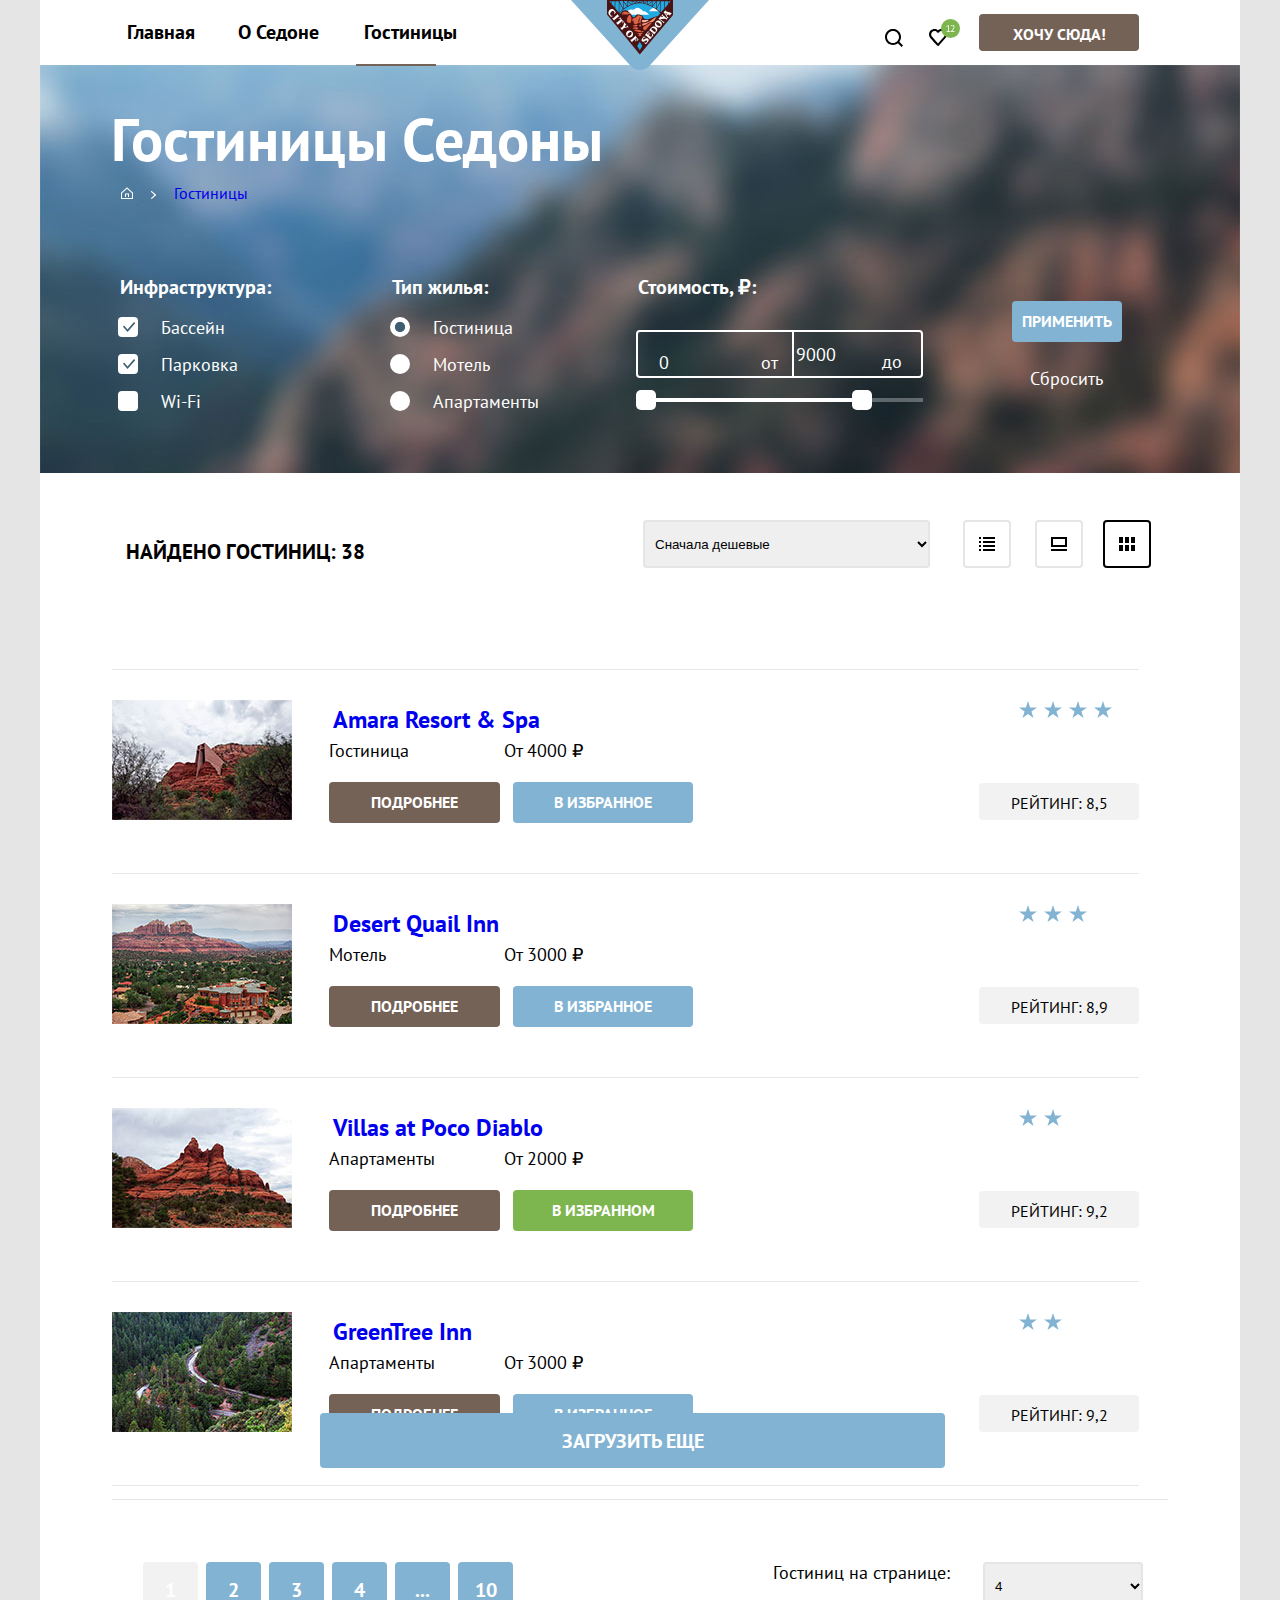
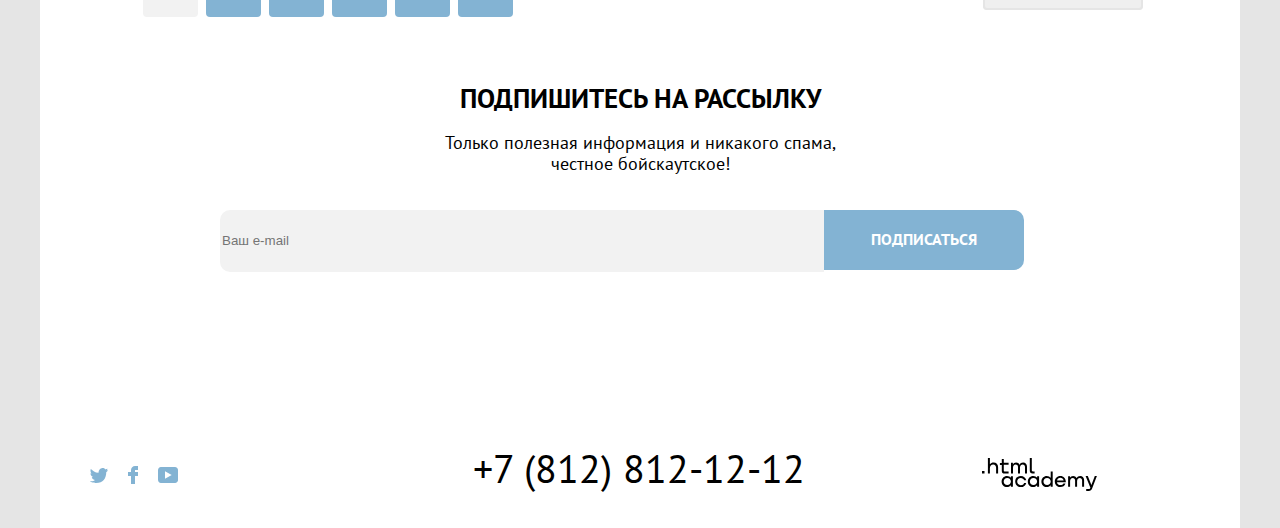
==== commit 52b76761: "Изменено 8.12. Завершаем вёрстку всех компонентов" ====
--- a/catalog.html
+++ b/catalog.html
@@ -87,7 +87,7 @@
                         <li class="catalog-filter-item">
                     <label class="control">
                         <input class="visually-hidden control-input" type="checkbox" name="pool" checked>
-                        <span class="control-mark chekbox"></span>
+                        <span class="control-mark"></span>
                         <span class="control-label">Бассейн</span>
 
                     </label>
@@ -95,14 +95,14 @@
                         <li class="catalog-filter-item">
                             <label class="control">
                                 <input class="visually-hidden control-input" type="checkbox" name="parking" checked>
-                                <span class="control-mark chekbox"></span>
+                                <span class="control-mark"></span>
                                 <span class="control-label">Парковка</span>
                             </label>
                          </li>
                          <li class="catalog-filter-item">
                             <label class="control">
                                 <input class="visually-hidden control-input" type="checkbox" name="wi-fi">
-                                <span class="control-mark checkbox"></span>
+                                <span class="control-mark"></span>
                                 <span class="control-label">Wi-Fi</span>
                             </label>
                          </li>
@@ -140,16 +140,16 @@
                     <div class="range">
                     <div class="range-wrapper-inputs">
                       <label class="catalog-filter-label">
-                        <input class="catalog-filter-input min" type="number" name="min-price" value="0" style="width: 144px">от
+                        <input class="catalog-filter-input min" type="text" name="min-price" value="0" style="width: 100px">от
                     </label>
                     <label class="catalog-filter-label">
-                        <input class="catalog-filter-input max" type="number" name="max-price" value="9000" style="width: 144px">до
+                        <input class="catalog-filter-input max" type="text" name="max-price" value="9000" style="width: 100px">до
                     </label>
                     </div>
                     </div>
 
                     <div class="range-scale">
-                      <div class="range-bar" style="left: 0; right: 100px; width: 287px">
+                      <div class="range-bar" style="left: 0; right: 100px; width: 267px">
                     <button class="range-toggle toggle-min" type="button">
                         <span class="visually-hidden">Изменить минимальную цену.</span>
                     </button>
--- a/styles/styles.css
+++ b/styles/styles.css
@@ -1,3 +1,7 @@
+*, ::after, ::before {
+  box-sizing: border-box;
+}
+
 @font-face {
   font-family: "PT Sans";
   font-style: normal;
@@ -131,9 +135,11 @@
   justify-content: center;
   justify-items: center;
 }
+
 .search-icon {
   grid-column: 2/3;
   grid-row: 2/3;
+  top: 5px;
 }
 
 .favorites-icon {
@@ -918,8 +924,7 @@
 }
 
 .infrastructure {
-grid-column: 2/3;
-width: 90px;
+  grid-column: 2/3;
 }
 
 .type-of-housing {
@@ -963,7 +968,7 @@
 .control-mark {
   position: absolute;
   top: 2px;
-  left: 0;
+  left: 0px;
   width: 20px;
   height: 20px;
   box-sizing: border-box;
@@ -987,7 +992,7 @@
   opacity: 0.6;
 }
 
-.control:focus .control-mark {
+.control-mark:focus .control-mark {
   background-color: #FFFFFF;
   opacity: 0.6;
   box-shadow: inset 3px #83B3D3;
@@ -1005,21 +1010,25 @@
 
 .control-input[type="radio"] + .control-mark {
   border-radius: 50%;
+}
+.control-check {
+  left: 15px;
 }
 
 .control-input[type="checkbox"]:checked + .control-mark::before,
 .control-input[type="checkbox"]:checked + .control-mark::after {
   background-image: url("../images/checkbox-on.svg");
   position: absolute;
-  top: 7px;
-  right: 2px;
-  width: 12px;
-  height: 2px;
-  background-color:#3F5E72;
-  outline: #FF5757;
-}
-
-.control-input[type="radio"]:checked + .control-mark::before {
+  top: 5px;
+  left: 5px;
+  width: 13px;
+  height: 10px;
+  background-color:#FFFFFF;
+  content: "";
+}
+
+.control-input[type="radio"]:checked + .control-mark::before,
+.control-input[type="radio"]:checked + .control-mark::after {
   position: absolute;
   top:5px;
   right: 5px;
@@ -1030,17 +1039,6 @@
   content: "";
 }
 
-.control-input[type="checkbox"]:checked + .control-mark::before,
-.control-input[type="checkbox"]:checked + .control-mark::after {
-  background-image: url("../images/checkbox-yes.svg");
-  position: absolute;
-  top: 7px;
-  right: 2px;
-  width: 12px;
-  height: 2px;
-  background-color:#3F5E72;
-  outline: inset 2px #FF5757;
-}
 
 .control-label {
   color: #FFFFFF;
@@ -1070,14 +1068,33 @@
   display: block;
   width: 100%;
   box-sizing: border-box;
-}
-.catalog-filter-input [type="value"]{
-  color: #FFFFFF;
-}
+  outline: none;
+}
+
+.catalog-filter-input {
+  width: 40px;
+  color: #FFFFFF;
+}
+
+
+
 .catalog-filter-input.max {
+  color: #FFFFFF;
+  position: absolute;
   border-left: 2px solid #FFFFFF;
   height: 48px;
-  margin-top: -7px;
+  margin-top: -21px;
+  margin-left: -90px;
+  width: 100%;
+  padding-right: 30px;
+  line-height: 24px;
+}
+
+.catalog-filter-input.min {
+  padding-right:-30px;
+  color: #FFFFFF;
+  line-height: 24px;
+
 }
 
 .catalog-filter-input.max:hover {
@@ -1085,13 +1102,20 @@
 }
 .catalog-filter-input {
   color: #000000;
-  background-color: #FFFFFF;
   font-size: 18px;
   line-height: 24px;
   font-weight: 400;
   text-align: left;
   text-transform: lowercase;
-}
+  width: 30px;
+  padding: 0 2px;
+  font: inherit;
+  background-color: transparent;
+  border: none;
+  appearance: textfield;
+}
+
+.catalog-filter-input:focus {outline: 0;}
 
 .catalog-filter-group.price {
   margin: 0;
@@ -1100,7 +1124,9 @@
   border: none;
 }
 .catalog-filter-group.infrastructure {
-  width: 160px;
+  width: 200px;
+  margin-left: 5px;
+  padding-left: 0;
 }
 
 /*Range*/
@@ -1109,14 +1135,15 @@
   height: 4px;
   margin-top: 0px;
   margin-right: 70px;
-  background-color: #FFFFFF;
-  opacity: 0.3;
+
 }
 
 .range-bar {
   height: 4px;
-  color: #FFFFFF;
   padding-left: 10px;
+  width: 267px;
+  margin-left: 10px;
+  background-image: linear-gradient(to right, #ffffff 75%, rgb(255, 255, 255, 0.3) 25%);
 }
 
 .range-toggle {
@@ -1127,24 +1154,22 @@
   border-radius: 5px;
   cursor: pointer;
   border: none;
-  opacity: 1;
+  margin-left: 10px;
 }
 
 .range-toggle:hover {
   filter: drop-shadow ( 0px 4px 10px #000000);
 }
 
+.range-toggle:focus {
+  outline: 2px solid #83B3D3;
+  filter: drop-shadow ( 0px 4px 10px 0 #000000);
+}
 .range-toggle:active{
   box-shadow: 2px solid #83B3D3;
   outline: drop-shadow ( 0px 7px 15px #000000);
 }
 
-.range-toggle:focus {
-
-  outline: 2px solid #83B3D3;
-  filter: drop-shadow ( 0px 4px 10px 0 #000000);
-}
-
 .toggle-min {
 top:-8px;
 left:-10px;
@@ -1153,15 +1178,6 @@
 .toggle-max {
 top:-8px;
 right: 51px;
-}
-.catalog-filter-input {
-  width: 30px;
-  padding: 0 2px;
-  font: inherit;
-  text-align: center;
-  background-color: transparent;
-  border: none;
-  appearance: textfield;
 }
 
 .range-input::-webkit-outer-spin-button,
@@ -1169,20 +1185,38 @@
   appearance: none;
   margin: 0;
 }
+
 .range-wrapper-inputs {
   display: flex;
   flex-wrap: nowrap;
   justify-content: space-between;
   justify-content: space-between;
+  color: #FFFFFF;
   border: 2px solid #FFFFFF;
   border-radius: 4px;
   box-sizing: border-box;
-  padding: 5px;
+  padding: 19px;
   margin-bottom: 20px;
-  margin-top: 34px;
+  margin-top: 30px;
+  width: 287px;
   height: 48px;
 }
 
+.range-wrapper-inputs:hover {
+  color: #FFFFFF;
+  opacity: 0.6;
+}
+
+.range-wrapper-inputs:focus {
+  box-shadow: 0 2px #83B3D3;
+  outline: none;
+  border-radius: 4px;
+  outline: 2px solid #83B3D3;
+  filter: drop-shadow (0 0 0 3 #83B3D3);
+}
+.range-wrapper-inputs:active {
+  background-color: #756257;
+}
 .button.button-apply {
   color: #FFFFFF;
   background-color: #83B3D3;
@@ -1732,11 +1766,10 @@
 .product-card-link {
   width: 180px;
   height: 120px;
-  padding: 10px;
 }
 
 .product-card-image {
-  display: block;
+  display: relative;
 }
 
 .product-card-link:hover .product-card-image {
@@ -2261,6 +2294,7 @@
   opacity: 0.3;
   grid-row: 1/2;
   grid-column: 3/4;
+  margin-top: 10px;
   margin: 0px;
   background-color: #FFFFFF;
   width: 16px;
@@ -2268,21 +2302,20 @@
   border: 3px solid #83B3D3;
   box-sizing: border-box;
   border-radius: 8px;
+
 }
 
 .cart-item-button .diablo-trash {
   grid-row: 1/2;
   grid-column: 3/4;
-  background-color: #FFFFFF;
   width: 16px;
   height: 16px;
 }
 
-.desert {
+.cart-item-button.desert {
   margin-top:10px;
 }
 .desert-trash {
-  background-color: #FFFFFF;
 }
 
 .cart-item-button.villas-diablo {
@@ -2316,7 +2349,7 @@
 }
 
 .popover {
-  display: none;
+  display: block;
   position: absolute;
   z-index: 1;
   top: 234px;
@@ -2327,6 +2360,7 @@
   text-transform: uppercase;
   cursor: pointer;
 }
+
 .popover-button {
   width: 400px;
   min-height: 60px;
@@ -2388,6 +2422,7 @@
   font-size: 18px;
   line-height: 21px;
 }
+
 .favorites-icon:hover .popover {
   display: block;
 }
@@ -2401,7 +2436,7 @@
   width: 100%;
   height: 100%;
   background-color:  rgba(242, 242, 242, 0.8);
-  opacity: 0.8;
+
 }
 
 .modal {
@@ -2410,6 +2445,7 @@
   background-color: #FFFFFF;
   box-shadow: 0px 25px 50px rgba(0, 0, 0, 0.15);
   border-radius: 30px;
+
 }
 
 .modal-search {
@@ -2433,6 +2469,7 @@
   background-position: center;
   cursor: pointer;
 }
+
 .modal-close-button:hover {
   background-color: #E5E5E5;
 }
@@ -2474,23 +2511,69 @@
   color: #000000;
   text-transform: uppercase;
 }
+
+.form-label{
+  display: grid;
+  align-items: center;
+  grid-auto-flow: column;
+  grid-template-columns: max-content 1fr;
+  gap: 0 50px;
+}
+.modal-field {
+  display:grid;
+}
+
 .modal-date {
+  align-items: center;
+  font-family: "PT Sans", sans-serif;
+  font-size: 18px;
+  line-height: 40px;
+  font-weight: 700;
+  color: #000000;
+  width: 155px;
+}
+.modal-date.arrival {
+  margin-top: -50px;
+}
+.departure {
+  margin-top: 10px;
+}
+
+
+.field-modal.arrivals {
+  padding-left: 19px;
+  margin-left: 135px;
+  margin-top: 20px;
+}
+
+.field-modal.depart {
+  padding-left: 19px;
+  margin-left: 135px;
+  margin-top: 10px;
+  margin-bottom: 0;
+}
+
+.living-group {
   font-family: "PT Sans", sans-serif;
   font-size: 18px;
   line-height: 40px;
   font-weight: 700;
   font-style: normal;
   color: #000000;
-}
-
-.living {
-  font-family: "PT Sans", sans-serif;
-  font-size: 18px;
-  line-height: 40px;
-  font-weight: 700;
-  font-style: normal;
-  color: #000000;
   margin-left: 70px;
+  margin-top: 30px;
+}
+
+.living-group-form {
+  border:none;
+  outline: none;
+  background-color: #F2F2F2;
+  justify-items: center;
+  font-size: 16px;
+  padding-left: 20px;
+  padding-top: 5px;
+  align-items: center;
+  justify-content: center;
 }
 
 .modal-form .field-group {
@@ -2501,6 +2584,7 @@
   font-weight: 700px;
   margin-left: 70px;
   margin-right: 70px;
+  margin-top: -20px;
 }
 
 .field-modal {
@@ -2510,11 +2594,14 @@
   background-color: #F2F2F2;
   border: none;
   cursor: pointer;
+  border-radius: 4px;
+  margin-left: 20px;
 }
 .text-modal,
 .modal-text {
-  margin-top:0;
-  margin-left: 110px;
+  margin-top: 0;
+  margin-bottom: 0;
+  margin-left: 135px;
   width: 420px;
   height: 29px;
   font-size: 16px;
@@ -2529,42 +2616,107 @@
   color: #333333;
 }
 
-.button-living.adult {
-  margin-left: 225px;
-  margin-top: -50px;
-}
-
-.living-child {
+.button-group-adult {
+  margin-left: 200px;
+  margin-top: -40px;
+  box-sizing: border-box;
+  width: 133px;
+  height: 50px;
+  background-color: #F2F2F2;
+  border-radius: 4px;
+  align-items: center;
+  justify-content: center;
+  padding: 10px;
+}
+
+.adults.bt_minus,
+.adults.bt_plus {
+  border: none;
+  color: #000000;
+  opacity: 0.6;
+}
+
+.adults.bt_minus:hover,
+.adults.bt_plus:hover{
+color: #000000;
+}
+
+.adults.bt_minus:focus,
+.adults.bt_plus:focus {
+  box-shadow: 0 0 0 3px #83B3D3;
+  border-radius: 4px;
+  outline: none;
+  opacity: 1;
+}
+
+.adults.bt_minus:active:focus,
+.adults.bt_plus:active:focus {
+  color: #000000;
+  opacity: 0.3;
+}
+
+.living-group-child {
   font-family: "PT Sans", sans-serif;
   font-size: 18px;
   line-height: 40px;
   font-weight: 700;
   font-style: normal;
   color: #000000;
-  margin-left: 414px;
-  margin-top: -55px;
-}
+  margin-left: 405px;
+  margin-top: -50px;
+}
+
+
+.child.bt_minus,
+.child.bt_plus {
+  border: none;
+  color: #000000;
+  opacity: 0.6;
+}
+
+.child.bt_minus:hover,
+.child.bt_plus:hover{
+color: #000000;
+}
+
+.child.bt_minus:focus,
+.child.bt_plus:focus {
+  box-shadow: 0 0 0 3px #83B3D3;
+  border-radius: 4px;
+  outline: none;
+  opacity: 1;
+}
+
+.child.bt_minus:active:focus,
+.child.bt_plus:active:focus {
+  color: #000000;
+  opacity: 0.3;
+}
+
 .info {
   font-family: "PT Sans", sans-serif;
   font-size: 18px;
   line-height: 40px;
-  font-weight: 700;
+  font-weight: 400;
   font-style: normal;
+  font-size: 16px;
+  line-height: 20px;
+  color: #E5E5E5;
+  margin-left: 470px;
+  margin-top: -40px;
+  padding: 10px;
+  outline: inset 1px #FF5757;
+  width: 25px;
+  height: 25px;
   box-sizing: border-box;
   background-color: #83B3D3;
   border-radius: 50%;
-  width: 50px;
-  height: 50px;
-  color: #E5E5E5;
-  margin-left: 490px;
-  margin-bottom: 90px;
-  outline: inset 1px #FF5757;
-}
-
-.modal-popup {
+}
+
+.modal-info {
   display: none;
   position:absolute;
-  width: 256px;
+  width: 216px;
   padding: 40px;
   font-family: "PT Sans", sans-serif;
   font-style: regular;
@@ -2572,11 +2724,14 @@
   line-height: 20px;
   color: #FFFFFF;
   background-color: #333333;
-  height: 143px;
+  height: 120px;
   box-shadow: 0px, 15px, 30px rgba(0, 0, 0, 0.3);
   border-radius: 10px;
-}
-.modal-popup::before {
+  right: 105px;
+  margin-top: 25px;
+}
+
+.modal-info::before {
   position: absolute;
   width: 14px;
   height: 14px;
@@ -2586,9 +2741,16 @@
   background-color: #333333;
   content:"";
 }
-.button-living.child {
-  margin-left: 550px;
-  margin-top: -109px;
+
+.button-group-children {
+  margin-left: 515px;
+  margin-top: -40px;
+  box-sizing: border-box;
+  width: 133px;
+  height: 50px;
+  background-color: #F2F2F2;
+  border-radius: 4px;
+  padding: 10px;
 }
 
 .button-living {
@@ -2649,12 +2811,24 @@
 }
 
 .search-modal {
+  font-family: "PT Sans", sans-serif;
+  font-size: 18px;
+  line-height: 24px;
+  font-weight: 700;
+  font-style: normal;
+  text-transform: uppercase;
+  color:#FFFFFF;
   background-color: #83B3D3;
   width: 575px;
   height: 60px;
   margin-left: 70px;
   margin-top: 60px;
   border-radius: 10px;
+  padding-top: 20px;
+  border: none;
+  align-items: center;
+  justify-content: center;
+  padding-bottom: 15px;
 }
 
 
@@ -2683,9 +2857,7 @@
 }
 
 
-
-
-.info:hover .modal-popup {
+.info:hover .modal-info {
   display: block;
 }
 
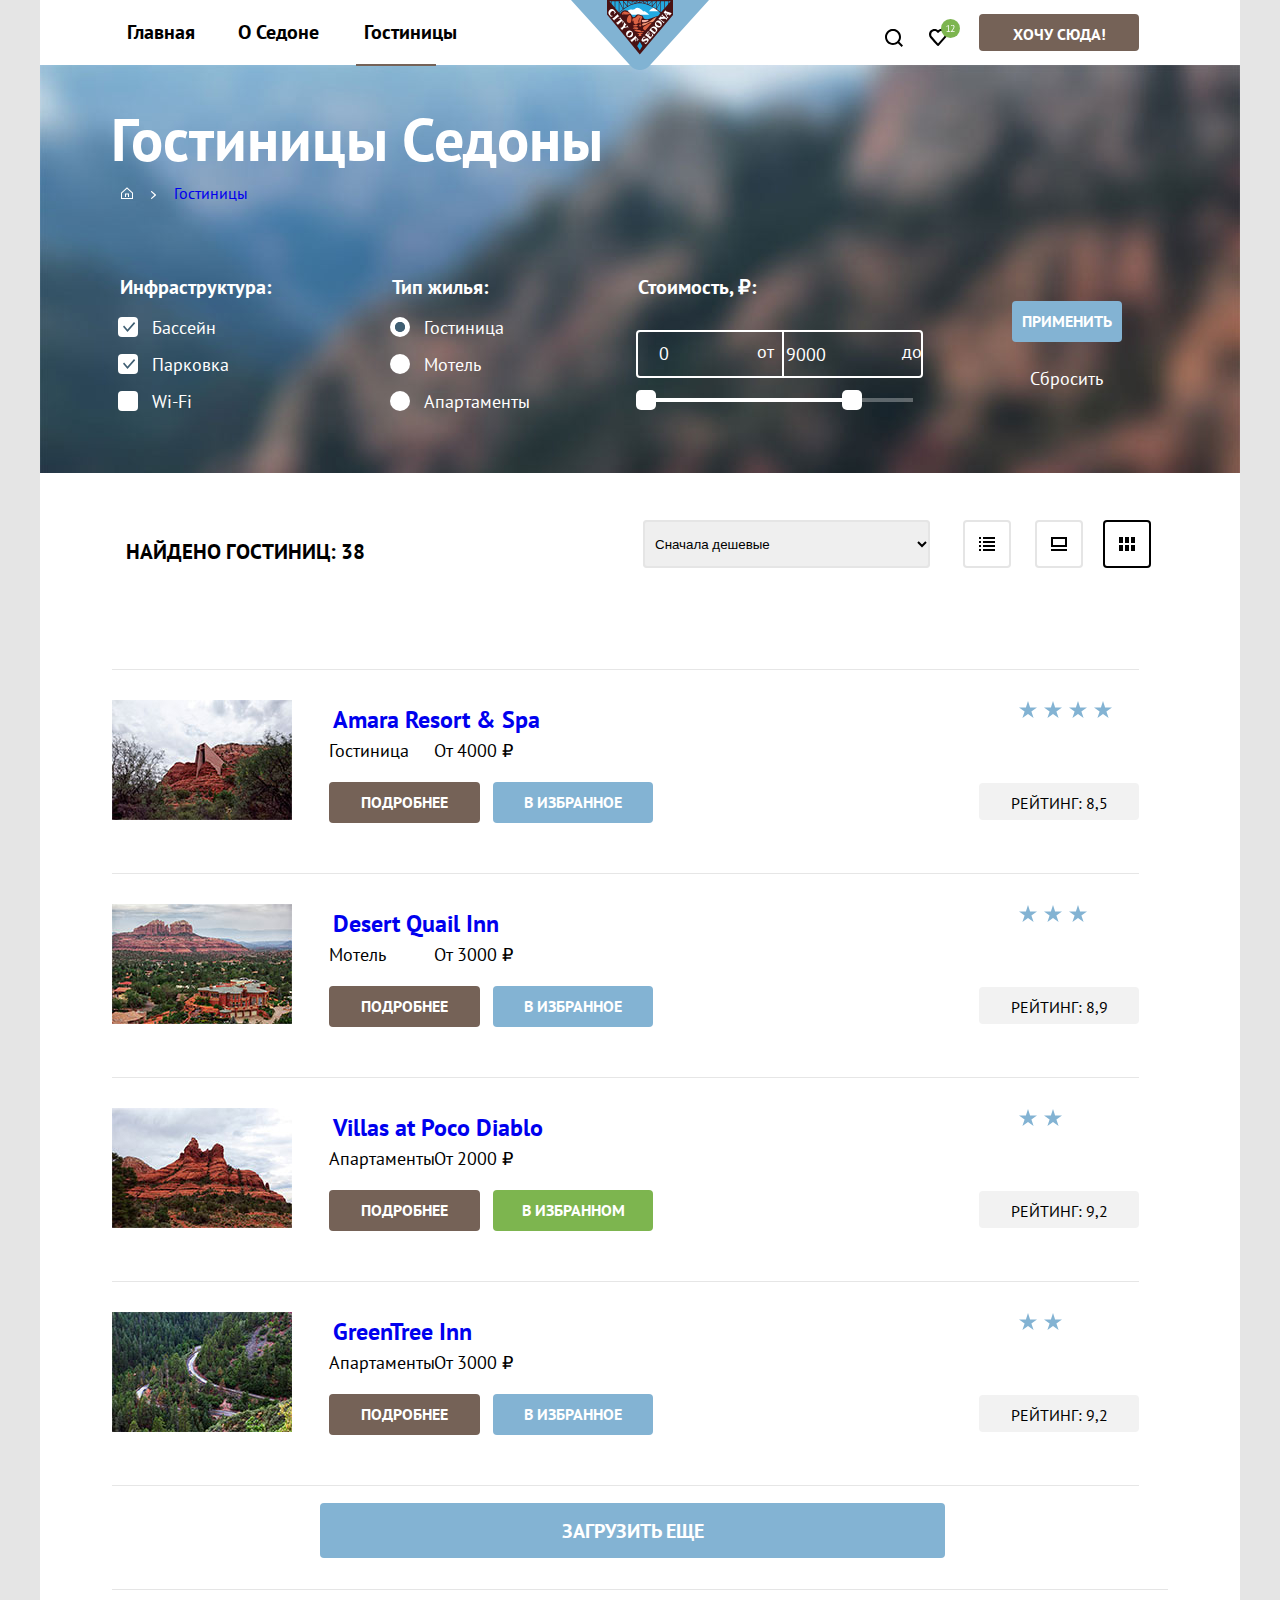
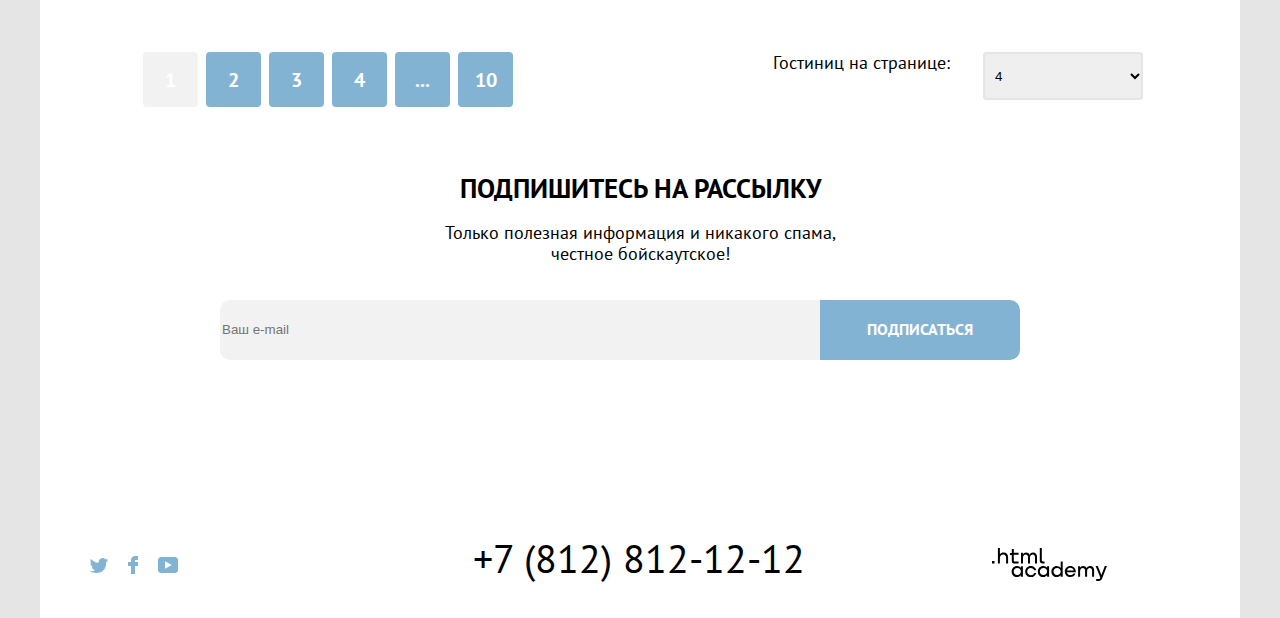
==== commit 5f2bfe80: "Обновлен 8.12. Завершаем вёрстку всех компонентов" ====
--- a/catalog.html
+++ b/catalog.html
@@ -140,10 +140,12 @@
                     <div class="range">
                     <div class="range-wrapper-inputs">
                       <label class="catalog-filter-label">
-                        <input class="catalog-filter-input min" type="text" name="min-price" value="0" style="width: 100px">от
+                        <input class="catalog-filter-input min" type="text" name="min-price" value="0" style="width: 100px">
+                        <span class="filter-min">от</span>
                     </label>
                     <label class="catalog-filter-label">
-                        <input class="catalog-filter-input max" type="text" name="max-price" value="9000" style="width: 100px">до
+                        <input class="catalog-filter-input max" type="text" name="max-price" value="9000"  style="width: 100px">
+                        <span class="filter-max">до</span>
                     </label>
                     </div>
                     </div>
--- a/styles/styles.css
+++ b/styles/styles.css
@@ -1,5 +1,5 @@
 *, ::after, ::before {
-  box-sizing: border-box;
+  box-sizing: border-box;
 }
 
 @font-face {
@@ -220,18 +220,7 @@
   z-index: 2;
 }
 
-.navigation-link.current-hotels::before {
-  position: absolute;
-  right: 40px;
-  bottom: 0;
-  top: 64px;
-  left: 477px;
-  width: 108px;
-  height: 2px;
-  background-color: #756257;
-  content: "";
-  z-index: 2;
-}
+
 .navigation-user {
   max-width: 160px;
 }
@@ -1049,8 +1038,7 @@
   text-align: left;
   vertical-align: top;
   text-transform: capitalize;
-  padding-left: 24px;
-
+  padding-left: 15px;
 }
 
 .catalog-filter-list {
@@ -1068,37 +1056,53 @@
   display: block;
   width: 100%;
   box-sizing: border-box;
-  outline: none;
 }
 
 .catalog-filter-input {
   width: 40px;
   color: #FFFFFF;
+  outline: none;
+
 }
 
 
 
 .catalog-filter-input.max {
-  color: #FFFFFF;
   position: absolute;
+  color: #FFFFFF;
   border-left: 2px solid #FFFFFF;
   height: 48px;
   margin-top: -21px;
-  margin-left: -90px;
+  margin-bottom: 0;
+  margin-left: -120px;
   width: 100%;
   padding-right: 30px;
   line-height: 24px;
 }
 
 .catalog-filter-input.min {
+  position: absolute;
   padding-right:-30px;
+  margin-top: -9px;
   color: #FFFFFF;
   line-height: 24px;
-
-}
-
+}
+
+.filter-min {
+  position: absolute;
+  padding-left: 100px;
+  margin-top: -10px;
+}
+.filter-max {
+  position: absolute;
+  margin-top: -10px;
+}
 .catalog-filter-input.max:hover {
   opacity: 0.6;
+}
+
+.catalog-filter-input:focus {
+box-shadow: inset 0 0 0 3px #83B3D3;
 }
 .catalog-filter-input {
   color: #000000;
@@ -1115,8 +1119,6 @@
   appearance: textfield;
 }
 
-.catalog-filter-input:focus {outline: 0;}
-
 .catalog-filter-group.price {
   margin: 0;
   margin-bottom: 32px;
@@ -1212,7 +1214,7 @@
   outline: none;
   border-radius: 4px;
   outline: 2px solid #83B3D3;
-  filter: drop-shadow (0 0 0 3 #83B3D3);
+  filter: drop-shadow (0 0 0 3 rgba(129, 179, 210, 1));
 }
 .range-wrapper-inputs:active {
   background-color: #756257;
@@ -1349,6 +1351,16 @@
   border: none;
   align-items: center;
   justify-content: center;
+}
+
+.cheap,
+.expenseve,
+.popular {
+  font-family: "PT Sans",sans-serif;
+  font-size: 18px;
+  line-height: 23px;
+  font-weight: 400;
+  font-style: normal;
 }
 
 .select-control:hover {
@@ -1815,7 +1827,7 @@
   border-radius: 4px ;
   width: 625px;
   height: 55px;
-  margin-top: 94px;
+  margin-top: 184px;
   margin-left: 208px;
   margin-right: 288px;
 }
@@ -2205,11 +2217,12 @@
 .photo-fav {
   grid-column: 1/2;
   grid-row: 1/2;
-  padding-top: 25px;
+  margin-top: 25px;
 }
 
 .fav-photo {
-  padding-top: 25px;
+  margin-top: 25px;
+
 }
 
 .motel{
@@ -2218,11 +2231,21 @@
   column-gap: 17px;
   cursor: pointer;
   text-decoration: none;
+  width: min-content;
+  height: min-content;
 }
 
 .motel:hover {
   color: #000000;
   opacity: 0.6;
+}
+
+.motel:focus-within {
+  box-shadow: inset 0 0 0 3px #83B3D3;
+  box-sizing: border-box;
+  border-radius: 10px;
+  outline: none;
+  cursor: pointer;
 }
 
 .motel:active.motel:focus {
@@ -2231,15 +2254,6 @@
   outline: none;
   opacity: 0.3;
 }
-
-.motel:focus-within {
-  box-shadow: inset 0 0 0 3px #83B3D3;
-  box-sizing: border-box;
-  border-radius: 10px;
-  outline: none;
-  cursor: pointer;
-}
-
 
 .motel:disabled:hover {
   color: #E5E5E5;
@@ -2294,38 +2308,25 @@
   opacity: 0.3;
   grid-row: 1/2;
   grid-column: 3/4;
-  margin-top: 10px;
-  margin: 0px;
-  background-color: #FFFFFF;
-  width: 16px;
-  height: 16px;
-  border: 3px solid #83B3D3;
-  box-sizing: border-box;
-  border-radius: 8px;
-
+  background-color: #FFFFFF;
+  align-self: center;
+  height: 40px;
+  width: 40px;
 }
 
 .cart-item-button .diablo-trash {
   grid-row: 1/2;
   grid-column: 3/4;
-  width: 16px;
-  height: 16px;
-}
-
-.cart-item-button.desert {
-  margin-top:10px;
-}
-.desert-trash {
+
 }
 
 .cart-item-button.villas-diablo {
   grid-column: 3/4;
-  margin-top: 10px;
-  left: 20px;
+
 }
 
 .cart-item-button:hover {
-  color: #000000;
+  fill: #000000;
 }
 
 .cart-item-button:active.cart-item-button:focus {
@@ -2349,7 +2350,7 @@
 }
 
 .popover {
-  display: block;
+  display: none;
   position: absolute;
   z-index: 1;
   top: 234px;
@@ -2517,10 +2518,30 @@
   align-items: center;
   grid-auto-flow: column;
   grid-template-columns: max-content 1fr;
-  gap: 0 50px;
-}
+  gap: 0 0px;
+}
+
+.field-modal {
+  background-image: url("../images/calendar.svg");
+  background-repeat: no-repeat;
+  background-position-x: right;
+  background-position-y: center;
+  width: 420px;
+  height: 50px;
+  background-color: #F2F2F2;
+  font-family: "PT Sans", sans-serif;
+  font-weight: 700;
+  font-style: normal;
+  font-size: 18px;
+  line-height: 40px;
+  outline: none;
+  border: none;
+  border-radius: 4px;
+  padding-left: 19px;
+}
+
 .modal-field {
-  display:grid;
+  margin: 0;
 }
 
 .modal-date {
@@ -2531,28 +2552,66 @@
   font-weight: 700;
   color: #000000;
   width: 155px;
-}
-.modal-date.arrival {
-  margin-top: -50px;
-}
-.departure {
-  margin-top: 10px;
-}
-
-
-.field-modal.arrivals {
-  padding-left: 19px;
-  margin-left: 135px;
-  margin-top: 20px;
-}
-
-.field-modal.depart {
-  padding-left: 19px;
-  margin-left: 135px;
-  margin-top: 10px;
-  margin-bottom: 0;
-}
-
+  margin-left: 70px;
+}
+
+.text-modal,
+.modal-text {
+  display: flex;
+  font-family: "PT Sans", sans-serif;
+  font-size: 16px;
+  line-height: 40px;
+  font-weight: 400;
+  color: #000000;
+}
+
+.text-modal {
+color: #FF5757;
+}
+
+.button-group-adult {
+  margin-left: 220px;
+  margin-top: -40px;
+  box-sizing: border-box;
+  width: 133px;
+  height: 50px;
+  background-color: #F2F2F2;
+  border-radius: 4px;
+  align-items: center;
+  justify-content: center;
+  padding: 10px;
+}
+.adults.bt_plus,
+.child.bt_plus {
+  margin-left: 10px;
+
+}
+
+.adults.bt_minus,
+.adults.bt_plus {
+  border: none;
+  color: #000000;
+  opacity: 0.6;
+}
+
+.adults.bt_minus:hover,
+.adults.bt_plus:hover{
+color: #000000;
+}
+
+.adults.bt_minus:focus,
+.adults.bt_plus:focus {
+  box-shadow: 0 0 0 3px #83B3D3;
+  border-radius: 4px;
+  outline: none;
+  opacity: 1;
+}
+
+.adults.bt_minus:active:focus,
+.adults.bt_plus:active:focus {
+  color: #000000;
+  opacity: 0.3;
+}
 .living-group {
   font-family: "PT Sans", sans-serif;
   font-size: 18px;
@@ -2561,98 +2620,6 @@
   font-style: normal;
   color: #000000;
   margin-left: 70px;
-  margin-top: 30px;
-}
-
-.living-group-form {
-  border:none;
-  outline: none;
-  background-color: #F2F2F2;
-  justify-items: center;
-  font-size: 16px;
-  padding-left: 20px;
-  padding-top: 5px;
-  align-items: center;
-  justify-content: center;
-}
-
-.modal-form .field-group {
-  margin: 0;
-}
-
-.modal-form {
-  font-weight: 700px;
-  margin-left: 70px;
-  margin-right: 70px;
-  margin-top: -20px;
-}
-
-.field-modal {
-  width: 420px;
-  height: 50px;
-  padding-left: 19px;
-  background-color: #F2F2F2;
-  border: none;
-  cursor: pointer;
-  border-radius: 4px;
-  margin-left: 20px;
-}
-.text-modal,
-.modal-text {
-  margin-top: 0;
-  margin-bottom: 0;
-  margin-left: 135px;
-  width: 420px;
-  height: 29px;
-  font-size: 16px;
-  line-height: 40px;
-}
-
-.text-modal {
-  color: #FF5757;
-}
-
-.modal-text {
-  color: #333333;
-}
-
-.button-group-adult {
-  margin-left: 200px;
-  margin-top: -40px;
-  box-sizing: border-box;
-  width: 133px;
-  height: 50px;
-  background-color: #F2F2F2;
-  border-radius: 4px;
-  align-items: center;
-  justify-content: center;
-  padding: 10px;
-}
-
-.adults.bt_minus,
-.adults.bt_plus {
-  border: none;
-  color: #000000;
-  opacity: 0.6;
-}
-
-.adults.bt_minus:hover,
-.adults.bt_plus:hover{
-color: #000000;
-}
-
-.adults.bt_minus:focus,
-.adults.bt_plus:focus {
-  box-shadow: 0 0 0 3px #83B3D3;
-  border-radius: 4px;
-  outline: none;
-  opacity: 1;
-}
-
-.adults.bt_minus:active:focus,
-.adults.bt_plus:active:focus {
-  color: #000000;
-  opacity: 0.3;
 }
 
 .living-group-child {
@@ -2704,8 +2671,8 @@
   color: #E5E5E5;
   margin-left: 470px;
   margin-top: -40px;
-  padding: 10px;
-  outline: inset 1px #FF5757;
+  padding-top: 5px;
+  padding-left: 10px;
   width: 25px;
   height: 25px;
   box-sizing: border-box;
@@ -2761,6 +2728,20 @@
 box-shadow: border-box;
 border-radius: 4px;
 border: none;
+}
+
+.living-group-form {
+  font-family: "PT Sans",sans-serif;
+  font-weight: 700;
+  font-style: normal;
+  font-size: 18px;
+  line-height: 40px;
+  align-items: center;
+  background-color: #F2F2F2;
+  color: #000000;
+  outline: none;
+  border: none;
+  width: 30px;
 }
 
 .minus:hover {
@@ -2891,7 +2872,7 @@
   box-sizing: border-box;
 }
 
-.modal-container {
+/*.modal-container {
   display:none;
 }
 
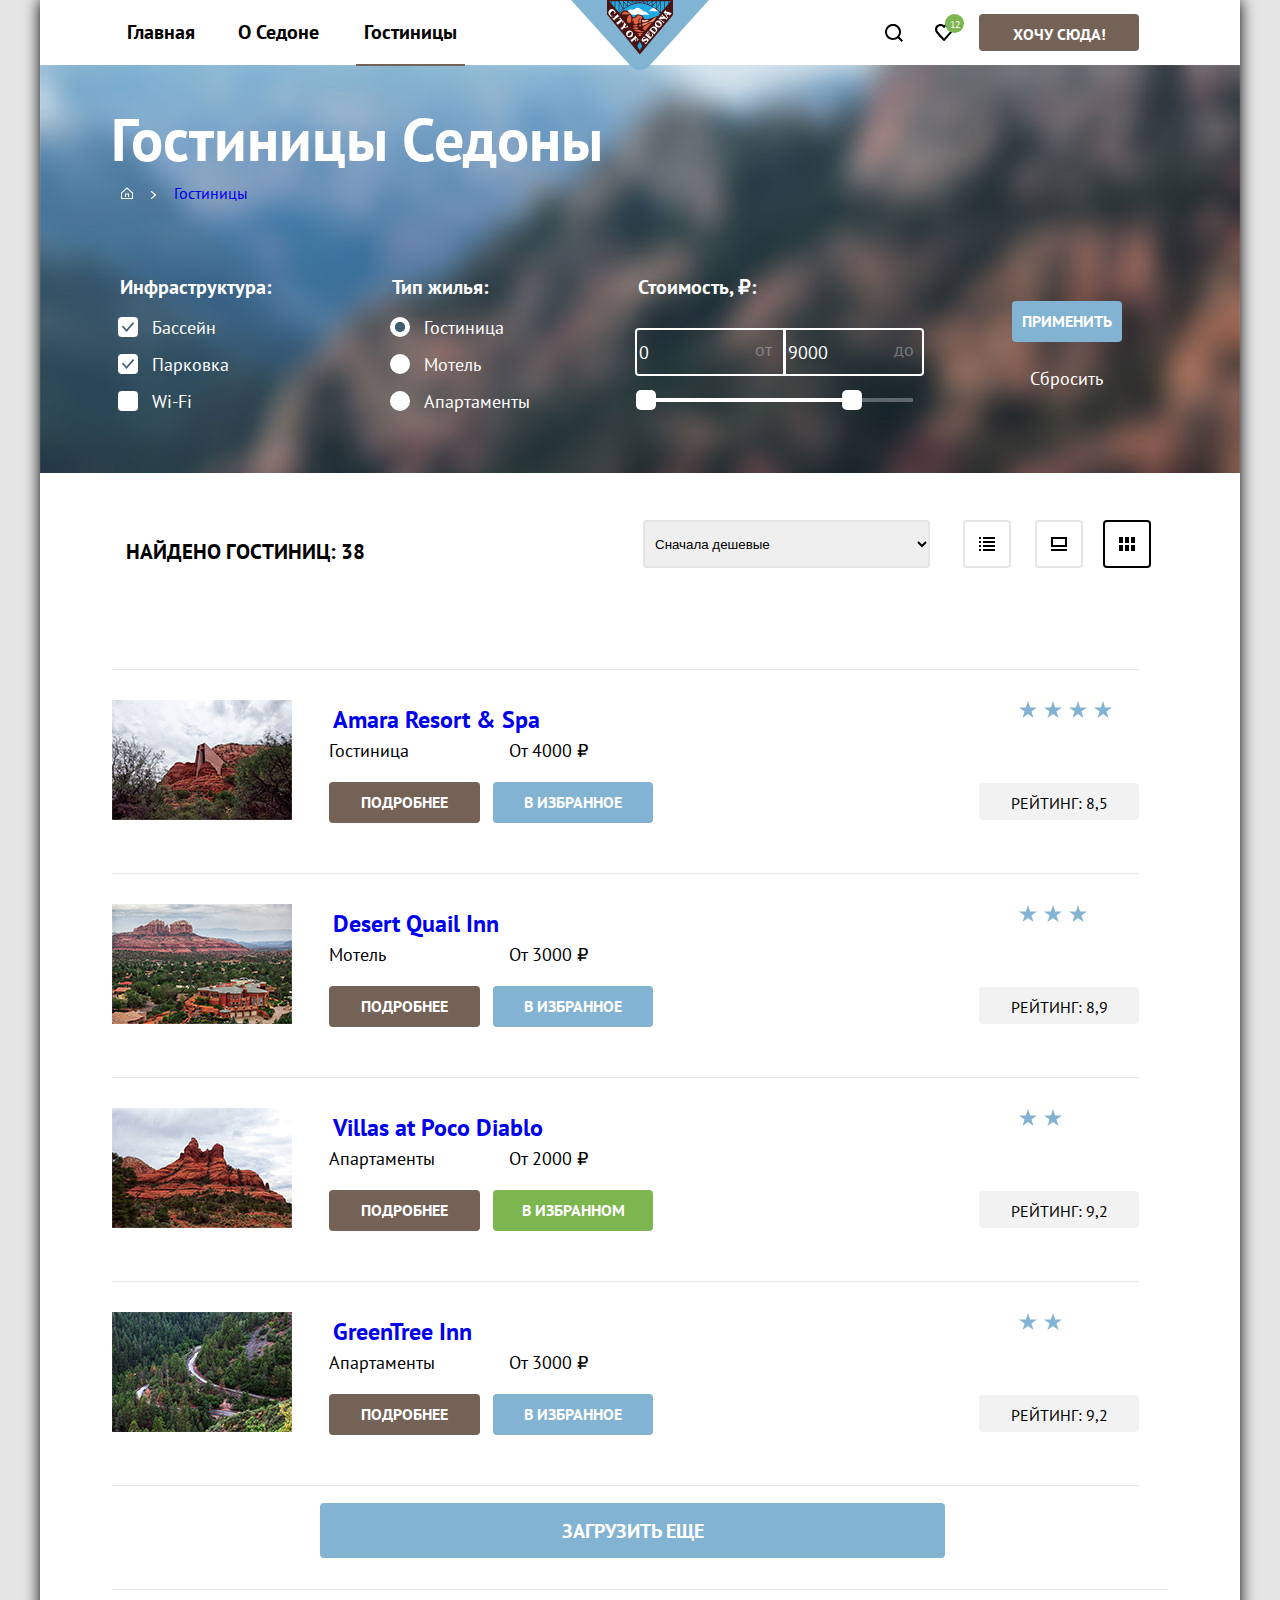
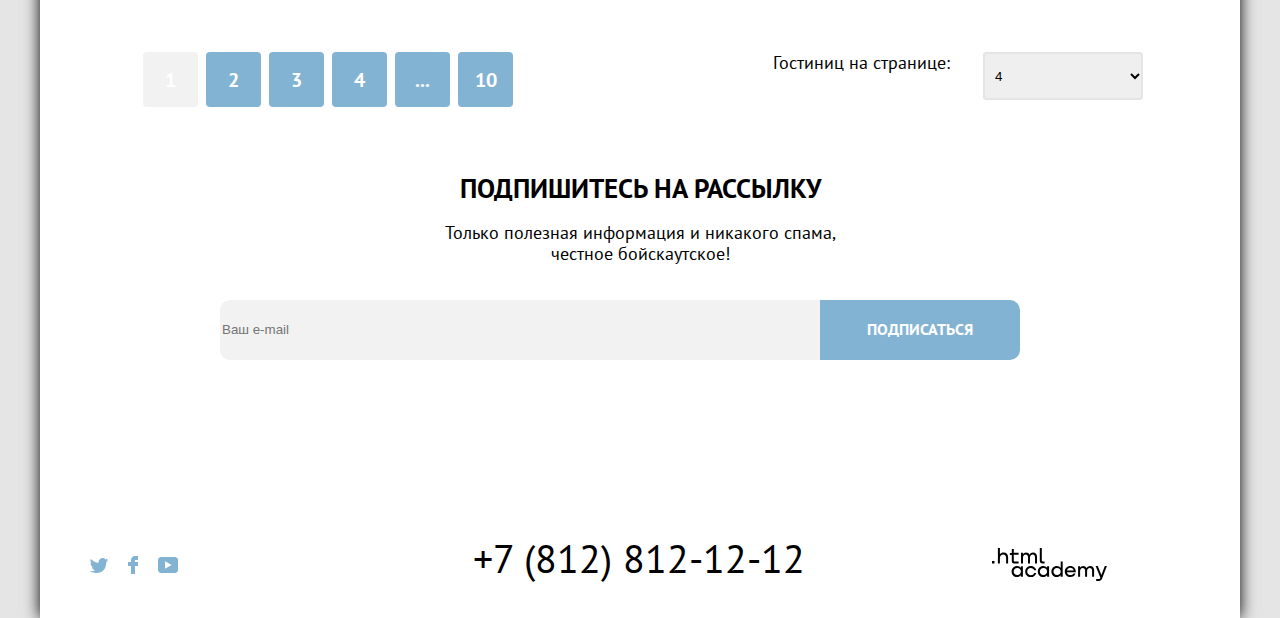
==== commit a39ba15b: "Отредактирован 8.12. Завершаем вёрстку всех компонентов" ====
--- a/catalog.html
+++ b/catalog.html
@@ -37,9 +37,10 @@
           </li>
           <li class="navigation-item favorites-icon">
             <a class="navigation-link" href="#">
-              <svg class="navigation-icon favorites-icon" aria-hidden="true" focusable="false" width="31" height="27" viewBox="0 0 31 27" xmlns="http://www.w3.org/2000/svg">
-                <path fill-rule="evenodd" clip-rule="evenodd" d="M8.9 27c-.3 0-.6-.1-.8-.4-5.4-6.1-6.7-7.5-7-7.9-.7-.9-1.1-2.1-1.1-3.3 0-3 2.4-5.4 5.5-5.4 1.3 0 2.5.5 3.5 1.3 1-.8 2.3-1.3 3.5-1.3 3 0 5.5 2.4 5.5 5.4 0 1.3-.5 2.5-1.3 3.4l-7 7.9c-.2.2-.4.3-.8.3Zm-6-9.5c.3.4 3.5 4 6.1 6.9l6.2-7c.5-.5.7-1.2.7-2 0-1.8-1.5-3.3-3.3-3.3-1 0-2 .5-2.7 1.3-.3.3-.6.4-.9.4-.3 0-.6-.2-.8-.4-.7-.8-1.7-1.3-2.7-1.3-1.8 0-3.3 1.5-3.3 3.3-.1.9.3 1.6.7 2.1-.1 0-.1 0 0 0Z"/><path d="M31 9.5a9.5 9.5 0 1 1-19 0 9.5 9.5 0 0 1 19 0Z" fill="#7DB54F"/><path d="M17.63 12.26h1.4V7.42l.1-.59-.4.47-1.1.79-.38-.51 2.2-1.7h.36v6.38h1.37V13h-3.55v-.74Zm7.83-4.67c0 .353-.067.717-.2 1.09a6.562 6.562 0 0 1-.51 1.11c-.207.373-.44.74-.7 1.1-.26.353-.52.69-.78 1.01l-.49.43v.04l.64-.11h2.18V13h-3.98v-.29c.147-.153.323-.343.53-.57a16.081 16.081 0 0 0 1.3-1.63c.22-.313.417-.63.59-.95.18-.32.323-.637.43-.95.107-.313.16-.61.16-.89 0-.327-.093-.597-.28-.81-.187-.22-.47-.33-.85-.33-.253 0-.5.053-.74.16-.24.1-.447.217-.62.35l-.33-.57c.233-.2.51-.357.83-.47.32-.113.663-.17 1.03-.17.287 0 .54.043.76.13.22.08.407.197.56.35.153.153.27.337.35.55.08.207.12.433.12.68Z" fill="#fff"/>
-              </svg>
+              <svg class="navigation-icon favorites-icon" width="18" height="17" viewBox="0 0 18 17" xmlns="http://www.w3.org/2000/svg">
+                <path d="M8.9 17C8.6 17 8.3 16.9 8.1 16.6C2.7 10.5 1.4 9.1 1.1 8.7C0.4 7.8 0 6.6 0 5.4C0 2.4 2.4 0 5.5 0C6.8 0 8 0.5 9 1.3C10 0.5 11.3 0 12.5 0C15.5 0 18 2.4 18 5.4C18 6.7 17.5 7.9 16.7 8.8L9.7 16.7C9.5 16.9 9.3 17 8.9 17ZM2.9 7.5C3.2 7.9 6.4 11.5 9 14.4L15.2 7.4C15.7 6.9 15.9 6.2 15.9 5.4C15.9 3.6 14.4 2.1 12.6 2.1C11.6 2.1 10.6 2.6 9.9 3.4C9.6 3.7 9.3 3.8 9 3.8C8.7 3.8 8.4 3.6 8.2 3.4C7.5 2.6 6.5 2.1 5.5 2.1C3.7 2.1 2.2 3.6 2.2 5.4C2.1 6.3 2.5 7 2.9 7.5C2.8 7.5 2.8 7.5 2.9 7.5Z"/>
+                </svg>
+                <span class="twelve">12</span>
               <span class="visually-hidden">Избранное</span>
             </a>
           </li>
@@ -59,7 +60,7 @@
                 <li class="breadcrumbs-item">
                     <a class="breadcrumbs-link" href="index.html">
                       <svg width="12" aria-hidden="true" height="12" xmlns="http://www.w3.org/2000/svg">
-                        <path d="M6 .3 0 5.8V12h12V5.8L6 .3ZM11 11H1V6.2l5-4.5 5 4.5V11Z"/><path d="M4 10h1V7.5h2V10h1V6.5H4V10Z""/>
+                        <path d="M6 .3 0 5.8V12h12V5.8L6 .3ZM11 11H1V6.2l5-4.5 5 4.5V11Z"/><path d="M4 10h1V7.5h2V10h1V6.5H4V10Z"/>
                       </svg>
                         <span class="visually-hidden">
                             Главная
@@ -140,11 +141,11 @@
                     <div class="range">
                     <div class="range-wrapper-inputs">
                       <label class="catalog-filter-label">
-                        <input class="catalog-filter-input min" type="text" name="min-price" value="0" style="width: 100px">
+                        <input class="catalog-filter-input min" type="text" name="min-price" value="0" style="width: 150px">
                         <span class="filter-min">от</span>
                     </label>
                     <label class="catalog-filter-label">
-                        <input class="catalog-filter-input max" type="text" name="max-price" value="9000"  style="width: 100px">
+                        <input class="catalog-filter-input max" type="text" name="max-price" value="9000"  style="width: 140px">
                         <span class="filter-max">до</span>
                     </label>
                     </div>
@@ -236,20 +237,21 @@
               <a href="#" class="product-card-button button">ПОДРОБНЕЕ</a>
               <a href="#" class="product-card-like button">В ИЗБРАННОЕ</a>
               </div>
-            </div>
-
-            <div class="rating-area four-star">
+              </div>
+
+              <div class="rating-area four-star">
               <span class="visually-hidden">Четырехзвездочный</span>
-              <ul class="stars">
-                <li class="stars-item"></li>
-                <li class="stars-item"></li>
-                <li class="stars-item"></li>
-                <li class="stars-item"></li>
-              </ul>
-              <label class="rating" for="star-4" title="Рейтинг: 8,5">Рейтинг: 8,5</label>
-            </div>
-          </li>
-            <li class="product-item">
+              <ol class="stars">
+                <li class="stars-item"></li>
+                <li class="stars-item"></li>
+                <li class="stars-item"></li>
+                <li class="stars-item"></li>
+              </ol>
+              <label class="rating"  title="Рейтинг: 8,5">Рейтинг: 8,5</label>
+              </div>
+              </li>
+
+              <li class="product-item">
 
               <a class="product-card-link" href="product.html">
                 <img class="product-card-image" src="images/catalog/desert-quail-hotel.jpg" width="180" height="120" alt="Фото отеля Desert Quail Inn.">
@@ -269,17 +271,17 @@
                 </div>
                 </div>
 
-            <div class="rating-area three-star">
+              <div class="rating-area three-star">
               <span class="visually-hidden">Трехзвездочный</span>
-              <ul class="stars">
-                <li class="stars-item"></li>
-                <li class="stars-item"></li>
-                <li class="stars-item"></li>
-              </ul>
-              <label class="rating" for="star-3" title="Рейтинг: 8,9">Рейтинг: 8,9</label>
-            </div>
-          </li>
-            <li class="product-item">
+              <ol class="stars">
+                <li class="stars-item"></li>
+                <li class="stars-item"></li>
+                <li class="stars-item"></li>
+              </ol>
+              <label class="rating" title="Рейтинг: 8,9">Рейтинг: 8,9</label>
+              </div>
+              </li>
+              <li class="product-item">
 
               <a class="product-card-link" href="product.html">
                 <img class="product-card-image" src="images/catalog/villas-at-poco-diablo-hotel.jpg" width="180" height="120" alt="Вид из отеля Villas at Poco Diablo.">
@@ -299,16 +301,16 @@
                 </div>
                 </div>
 
-            <div class="rating-area two-star">
+              <div class="rating-area two-star">
               <span class="visually-hidden">Двухзвездочный</span>
-              <ul class="stars">
-                <li class="stars-item"></li>
-                <li class="stars-item"></li>
-              </ul>
-              <label class="rating" for="star-2" title="Рейтинг: 9,2">Рейтинг: 9,2</label>
-            </div>
-          </li>
-            <li class="product-item">
+              <ol class="stars">
+                <li class="stars-item"></li>
+                <li class="stars-item"></li>
+              </ol>
+              <label class="rating" title="Рейтинг: 9,2">Рейтинг: 9,2</label>
+              </div>
+              </li>
+              <li class="product-item">
               <a class="product-card-link" href="product.html">
                   <img class="product-card-image" src="images/catalog/green-tree-inn-hotel.jpg" width="180" height="120" alt="Вид из отеля GreenTree Inn.">
               </a>
@@ -327,18 +329,18 @@
                 </div>
                 </div>
 
-            <div class="rating-area two-star">
+              <div class="rating-area two-star">
               <span class="visually-hidden">Двухзвездочный</span>
-              <ul class="stars">
-                <li class="stars-item"></li>
-                <li class="stars-item"></li>
-              </ul>
-              <label class="rating" for="star-2-2" title="Рейтинг: 9,2">Рейтинг: 9,2</label>
-            </div>
-          </div>
+              <ol class="stars">
+                <li class="stars-item"></li>
+                <li class="stars-item"></li>
+              </ol>
+              <label class="rating"  title="Рейтинг: 9,2">Рейтинг: 9,2</label>
+              </div>
             </li>
-          </ul>
-          </div>
+            </ul>
+              </div>
+            </div>
           <p class="border">
             <button class="button show-more" type="button">ЗАГРУЗИТЬ ЕЩЕ</button>
           </p>
@@ -375,7 +377,6 @@
               </select>
             </form>
             </section>
-            </div>
         <!--Рассылка-->
           <section class="mailing">
             <h2 class="page-title-catalog">ПОДПИШИТЕСЬ НА РАССЫЛКУ</h2>
@@ -383,67 +384,66 @@
               честное бойскаутское!</p>
               <form class="mailing-form" action="https://echo.htmlacademy.ru/" method="post">
                <p class="mailing-email">
-                 <input class="field" placeholder="Ваш e-mail" type="email" name="mailing-email" id="mailing-email"required>
+                 <input class="field" placeholder="Ваш e-mail" type="email" name="mailing-email" id="mailing-email" required>
                </p>
                <button class="button mailing-button" type="submit">Подписаться</button>
               </form>
           </section>
-          </div>
-        </div>
         </main>
         <!--Подвал-->
         <footer class="page-footer">
           <div class="page-footer-container">
           <section class="footer-social">
             <div class="background-footer">
-            <h2 class="visually-hidden">Социальные сети</h2>
-            <ul class="footer-social-list">
-              <li class="footer-social-item">
-                <a class="footer-social-link footer-social-twitter" href="https://twitter.com/htmlacademy_ru">
-                  <svg class="social-icon" aria-hidden="true" focusable="false" width="18" height="15" viewBox="0 0 18 15" xmlns="http://www.w3.org/2000/svg">
-                    <path fill-rule="evenodd" clip-rule="evenodd" d="M11.6 0.200056C13.4 -0.299944 14.8 0.500056 15.4 1.40006C16.1 1.20006 16.8 0.900056 17.5 0.700056C17.5 1.60006 16.9 2.20006 16.6 2.50006C17.3 2.60006 18 1.90006 18 1.90006C17.8 2.90006 16.9 3.70006 16.3 3.90006C16.1 10.7001 13 15.1001 5.7 15.0001C5.1 15.0001 5.8 15.0001 5.2 15.0001C4.8 15.0001 0.8 14.5001 0 13.1001C2.4 13.3001 4.1 12.7001 5 11.9001C4 11.6001 2.1 11.5001 1.8 9.00006C2.2 9.10006 2.4 9.20006 3.1 9.10006C1.8 8.30006 0.4 7.50006 0.5 5.30006C0.8 5.60006 1.6 5.80006 1.9 5.80006C1.1 5.60006 -0.2 2.50006 0.9 0.900056C2.8 2.80006 4.9 4.50006 8.5 4.70006C8.7 2.30006 9.7 0.800056 11.6 0.200056Z" />
+              <h2 class="visually-hidden">Социальные сети</h2>
+              <ul class="footer-social-list">
+                <li class="footer-social-item">
+                  <a class="footer-social-link footer-social-twitter" href="https://twitter.com/htmlacademy_ru">
+                    <svg class="social-icon" aria-hidden="true" focusable="false" width="18" height="15" viewBox="0 0 18 15" xmlns="http://www.w3.org/2000/svg">
+                      <path fill-rule="evenodd" clip-rule="evenodd" d="M11.6 0.200056C13.4 -0.299944 14.8 0.500056 15.4 1.40006C16.1 1.20006 16.8 0.900056 17.5 0.700056C17.5 1.60006 16.9 2.20006 16.6 2.50006C17.3 2.60006 18 1.90006 18 1.90006C17.8 2.90006 16.9 3.70006 16.3 3.90006C16.1 10.7001 13 15.1001 5.7 15.0001C5.1 15.0001 5.8 15.0001 5.2 15.0001C4.8 15.0001 0.8 14.5001 0 13.1001C2.4 13.3001 4.1 12.7001 5 11.9001C4 11.6001 2.1 11.5001 1.8 9.00006C2.2 9.10006 2.4 9.20006 3.1 9.10006C1.8 8.30006 0.4 7.50006 0.5 5.30006C0.8 5.60006 1.6 5.80006 1.9 5.80006C1.1 5.60006 -0.2 2.50006 0.9 0.900056C2.8 2.80006 4.9 4.50006 8.5 4.70006C8.7 2.30006 9.7 0.800056 11.6 0.200056Z" />
+                    </svg>
+                    <span class="visually-hidden">Твиттер</span>
+                  </a>
+                </li>
+                <li class="footer-social-item">
+                  <a class="footer-social-link footer-social-facebook" href="https://www.facebook.com/htmlacademy">
+                    <svg class="social-icon" aria-hidden="true" width="10" height="18"  viewBox="0 0 10 18" xmlns="http://www.w3.org/2000/svg">
+                    <path fill-rule="evenodd" clip-rule="evenodd" d="M7 0C4.8 0 3 1.8 3 4v2H0v4h3v8h4v-8h3V6H7V4h3V0H7Z"/>
                   </svg>
-                  <span class="visually-hidden">Твиттер</span>
-                </a>
-              </li>
-              <li class="footer-social-item">
-                <a class="footer-social-link footer-social-facebook" href="https://www.facebook.com/htmlacademy">
-                  <svg class="social-icon" aria-hidden="true" width="10" height="18"  viewBox="0 0 10 18" xmlns="http://www.w3.org/2000/svg">
-                  <path fill-rule="evenodd" clip-rule="evenodd" d="M7 0C4.8 0 3 1.8 3 4v2H0v4h3v8h4v-8h3V6H7V4h3V0H7Z"/>
-                </svg>
-                  <span class="visually-hidden">Фейсбук</span>
-                </a>
-              </li>
-              <li class="footer-social-item">
-                <a class="footer-social-link footer-social-youtube" href="https://www.youtube.com/user/htmlacademyru">
-                  <svg class="social-icon" aria-hidden="true" width="20" height="16" viewBox="0 0 20 16" xmlns="http://www.w3.org/2000/svg">
-                  <path fill-rule="evenodd" clip-rule="evenodd" d="M17 0H2.9C1.2 0 0 1.5 0 3.2V12.7C0 14.5 1.2 16 2.9 16H17.2C18.7 16 20.1 14.5 20.1 12.8V3.2C19.9 1.5 18.7 0 17 0ZM7 11.8V4.2L13.7 8L7 11.8Z"/>
-                  </svg>
-                  <span class="visually-hidden">Ютуб</span>
-                </a>
-              </li>
-            </ul>
+                    <span class="visually-hidden">Фейсбук</span>
+                  </a>
+                </li>
+                <li class="footer-social-item">
+                  <a class="footer-social-link footer-social-youtube" href="https://www.youtube.com/user/htmlacademyru">
+                    <svg class="social-icon" aria-hidden="true" width="20" height="16" viewBox="0 0 20 16" xmlns="http://www.w3.org/2000/svg">
+                    <path fill-rule="evenodd" clip-rule="evenodd" d="M17 0H2.9C1.2 0 0 1.5 0 3.2V12.7C0 14.5 1.2 16 2.9 16H17.2C18.7 16 20.1 14.5 20.1 12.8V3.2C19.9 1.5 18.7 0 17 0ZM7 11.8V4.2L13.7 8L7 11.8Z"/>
+                    </svg>
+                    <span class="visually-hidden">Ютуб</span>
+                  </a>
+                </li>
+              </ul>
+            </div>
+            </section>
           </div>
-          </section>
-        </div>
-          <div class="footer-phone-container">
-          <section class="footer-phone">
-            <div class="footer-phone">
-            <a class="footer-contacts-phone" href="tel:+78128121212">+7 (812) 812-12-12</a>
-          </div>
-          </section>
-          </div>
-          <div class="about-academy-container">
-          <section class="about-academy">
-          <div class="footer-about-text academy-icon">
-             <a class="htmlacademy-link" href="https://htmlacademy.ru/">
-             <svg class="academy-icon"  aria-hidden="true" width="115" height="33" viewBox="0 0 115 33" xmlns="http://www.w3.org/2000/svg">
-             <path fill-rule="evenodd" clip-rule="evenodd" d="M0 12.9v2.6h2.5v-2.6H0ZM11.6 4.5c-1.6 0-2.8.7-3.6 1.7h-.1V0h-2v15.5h2v-5.3c0-2.1 1.3-3.6 3.3-3.6 1.8 0 2.9 1.4 2.9 3.2v5.7h2V9.4c.1-3-1.8-4.9-4.5-4.9ZM26.6 4.8h-4.8V1.1h-2v3.8h-1.9v2h1.9v6c0 1.7 1 2.7 2.7 2.7h4.1v-2h-3.7c-.7 0-1.1-.4-1.1-1.1V6.8h4.8v-2ZM41.1 4.6c-1.6 0-2.9.8-3.5 2.1h-.1c-.6-1.2-1.8-2.1-3.4-2.1-1.4 0-2.5.8-3.1 1.8h-.1V4.8H29v10.6h2V10c0-2 1-3.5 2.6-3.5 1.5 0 2.4 1 2.4 2.6v6.3h2V9.8c0-2.4 1.4-3.3 2.6-3.3 1.5 0 2.4 1 2.4 2.6v6.3h2V8.9c.1-2.5-1.4-4.3-3.9-4.3ZM47.8 12.7c0 1.7 1 2.7 2.8 2.7h2v-2h-1.7c-.7 0-1.1-.4-1.1-1.1V0h-2v12.7ZM28.9 19.7c-.9-1.1-2.2-1.8-3.9-1.8-3.1 0-5.4 2.3-5.4 5.6s2.3 5.6 5.4 5.6c1.8 0 3-.8 3.8-1.9h.1v1.6h2V18.2h-2v1.5Zm-3.6 7.4c-2.2 0-3.6-1.6-3.6-3.6s1.4-3.6 3.6-3.6 3.6 1.6 3.6 3.6c0 1.9-1.4 3.6-3.6 3.6ZM44.2 22c-.5-2.4-2.6-4.1-5.4-4.1-3.4 0-5.6 2.5-5.6 5.6 0 3.1 2.2 5.6 5.6 5.6 2.8 0 4.9-1.8 5.4-4.2h-2.1c-.4 1.3-1.7 2.3-3.3 2.3-2.2 0-3.6-1.6-3.6-3.6s1.4-3.6 3.6-3.6c1.6 0 2.8 1 3.3 2.2h2.1V22ZM55.1 19.7c-.9-1.1-2.2-1.8-3.9-1.8-3.1 0-5.4 2.3-5.4 5.6s2.3 5.6 5.4 5.6c1.8 0 3-.8 3.8-1.9h.1v1.6h2V18.2h-2v1.5Zm-3.6 7.4c-2.2 0-3.6-1.6-3.6-3.6s1.4-3.6 3.6-3.6 3.6 1.6 3.6 3.6c0 1.9-1.5 3.6-3.6 3.6ZM68.7 19.8c-.9-1.1-2.2-1.9-3.9-1.9-3.1 0-5.4 2.3-5.4 5.6s2.2 5.6 5.4 5.6c1.7 0 3-.8 3.8-1.8h.1v1.5h2V13.4h-2v6.4Zm-3.6 7.3c-2.2 0-3.6-1.6-3.6-3.6s1.4-3.6 3.6-3.6 3.6 1.6 3.6 3.6c-.1 2-1.5 3.6-3.6 3.6ZM78.3 17.9c-3.3 0-5.5 2.5-5.5 5.6 0 3 2.1 5.6 5.5 5.6 2.5 0 4.5-1.3 5.2-3.6h-2.1c-.5 1-1.6 1.6-3 1.6-1.9 0-3.3-1.3-3.4-2.9h8.8c.2-3.6-2-6.3-5.5-6.3Zm0 1.9c1.7 0 3 1 3.3 2.6h-6.5c.3-1.5 1.5-2.6 3.2-2.6ZM98.2 17.9c-1.6 0-2.9.8-3.6 2h-.1c-.6-1.2-1.8-2-3.4-2-1.4 0-2.5.7-3.1 1.8v-1.5h-1.9v10.6h2v-5.4c0-2 1-3.4 2.6-3.5 1.5 0 2.4 1 2.4 2.6v6.3h2v-5.6c0-2.4 1.4-3.3 2.6-3.3 1.5 0 2.4 1 2.4 2.6v6.3h2v-6.5c.1-2.6-1.4-4.4-3.9-4.4ZM109.4 27l-3.6-8.9h-2.2l4.8 11.6c-.3.9-.7 1.2-1.7 1.2h-2.5v2h2.5c1.8 0 2.8-.8 3.5-2.6l4.7-12.2h-2.1l-3.4 8.9Z"/>
-             </svg>
-             <span class="about-text visually-hidden">Сделано в .html academy</span>
-            </a>
-          </div>
-          </section>
-        </footer>
+            <div class="footer-phone-container">
+            <section class="footer-phone">
+              <div class="footer-phone">
+              <a class="footer-contacts-phone" href="tel:+78128121212">+7 (812) 812-12-12</a>
+            </div>
+            </section>
+            </div>
+            <div class="about-academy-container">
+            <section class="about-academy">
+            <div class="footer-about-text academy-icon">
+               <a class="htmlacademy-link" href="https://htmlacademy.ru/">
+               <svg class="academy-icon"  aria-hidden="true" width="115" height="33" viewBox="0 0 115 33" xmlns="http://www.w3.org/2000/svg">
+               <path fill-rule="evenodd" clip-rule="evenodd" d="M0 12.9v2.6h2.5v-2.6H0ZM11.6 4.5c-1.6 0-2.8.7-3.6 1.7h-.1V0h-2v15.5h2v-5.3c0-2.1 1.3-3.6 3.3-3.6 1.8 0 2.9 1.4 2.9 3.2v5.7h2V9.4c.1-3-1.8-4.9-4.5-4.9ZM26.6 4.8h-4.8V1.1h-2v3.8h-1.9v2h1.9v6c0 1.7 1 2.7 2.7 2.7h4.1v-2h-3.7c-.7 0-1.1-.4-1.1-1.1V6.8h4.8v-2ZM41.1 4.6c-1.6 0-2.9.8-3.5 2.1h-.1c-.6-1.2-1.8-2.1-3.4-2.1-1.4 0-2.5.8-3.1 1.8h-.1V4.8H29v10.6h2V10c0-2 1-3.5 2.6-3.5 1.5 0 2.4 1 2.4 2.6v6.3h2V9.8c0-2.4 1.4-3.3 2.6-3.3 1.5 0 2.4 1 2.4 2.6v6.3h2V8.9c.1-2.5-1.4-4.3-3.9-4.3ZM47.8 12.7c0 1.7 1 2.7 2.8 2.7h2v-2h-1.7c-.7 0-1.1-.4-1.1-1.1V0h-2v12.7ZM28.9 19.7c-.9-1.1-2.2-1.8-3.9-1.8-3.1 0-5.4 2.3-5.4 5.6s2.3 5.6 5.4 5.6c1.8 0 3-.8 3.8-1.9h.1v1.6h2V18.2h-2v1.5Zm-3.6 7.4c-2.2 0-3.6-1.6-3.6-3.6s1.4-3.6 3.6-3.6 3.6 1.6 3.6 3.6c0 1.9-1.4 3.6-3.6 3.6ZM44.2 22c-.5-2.4-2.6-4.1-5.4-4.1-3.4 0-5.6 2.5-5.6 5.6 0 3.1 2.2 5.6 5.6 5.6 2.8 0 4.9-1.8 5.4-4.2h-2.1c-.4 1.3-1.7 2.3-3.3 2.3-2.2 0-3.6-1.6-3.6-3.6s1.4-3.6 3.6-3.6c1.6 0 2.8 1 3.3 2.2h2.1V22ZM55.1 19.7c-.9-1.1-2.2-1.8-3.9-1.8-3.1 0-5.4 2.3-5.4 5.6s2.3 5.6 5.4 5.6c1.8 0 3-.8 3.8-1.9h.1v1.6h2V18.2h-2v1.5Zm-3.6 7.4c-2.2 0-3.6-1.6-3.6-3.6s1.4-3.6 3.6-3.6 3.6 1.6 3.6 3.6c0 1.9-1.5 3.6-3.6 3.6ZM68.7 19.8c-.9-1.1-2.2-1.9-3.9-1.9-3.1 0-5.4 2.3-5.4 5.6s2.2 5.6 5.4 5.6c1.7 0 3-.8 3.8-1.8h.1v1.5h2V13.4h-2v6.4Zm-3.6 7.3c-2.2 0-3.6-1.6-3.6-3.6s1.4-3.6 3.6-3.6 3.6 1.6 3.6 3.6c-.1 2-1.5 3.6-3.6 3.6ZM78.3 17.9c-3.3 0-5.5 2.5-5.5 5.6 0 3 2.1 5.6 5.5 5.6 2.5 0 4.5-1.3 5.2-3.6h-2.1c-.5 1-1.6 1.6-3 1.6-1.9 0-3.3-1.3-3.4-2.9h8.8c.2-3.6-2-6.3-5.5-6.3Zm0 1.9c1.7 0 3 1 3.3 2.6h-6.5c.3-1.5 1.5-2.6 3.2-2.6ZM98.2 17.9c-1.6 0-2.9.8-3.6 2h-.1c-.6-1.2-1.8-2-3.4-2-1.4 0-2.5.7-3.1 1.8v-1.5h-1.9v10.6h2v-5.4c0-2 1-3.4 2.6-3.5 1.5 0 2.4 1 2.4 2.6v6.3h2v-5.6c0-2.4 1.4-3.3 2.6-3.3 1.5 0 2.4 1 2.4 2.6v6.3h2v-6.5c.1-2.6-1.4-4.4-3.9-4.4ZM109.4 27l-3.6-8.9h-2.2l4.8 11.6c-.3.9-.7 1.2-1.7 1.2h-2.5v2h2.5c1.8 0 2.8-.8 3.5-2.6l4.7-12.2h-2.1l-3.4 8.9Z"/>
+               </svg>
+               <span class="about-text visually-hidden">Сделано в .html academy</span>
+              </a>
+            </div>
+            </section>
+            </div>
+          </footer>
       </body>
     </html>
--- a/styles/styles.css
+++ b/styles/styles.css
@@ -36,6 +36,8 @@
   line-height: 21px;
   color: #000000;
   background-color: #E5E5E5;
+  filter: drop-shadow(rgba(0, 0, 0, 0.2));
+  box-shadow: 0 0 15px 0;
 }
 
 .visually-hidden {
@@ -93,8 +95,10 @@
   margin-right: 531px;
   z-index: 1;
 }
+
 .navigation-item {
   position: relative;
+
 }
 
 .navigation-list {
@@ -139,13 +143,39 @@
 .search-icon {
   grid-column: 2/3;
   grid-row: 2/3;
-  top: 5px;
+  top: 0px;
 }
 
 .favorites-icon {
   grid-column: 3/4;
   grid-row: 2/3;
 }
+
+.twelve {
+  position: absolute;
+  top: 0;
+  left: 20px;
+  width: 19px;
+  height: 19px;
+  background-color: #7DB550;
+  color: #FFFFFF;
+  border-radius: 50%;
+  content: " ";
+  font-family: "PT Sans", sans-serif;
+  font-style: normal;
+  font-weight: normal;
+  font-size: 10px;
+  line-height: 13px;
+  text-align: center;
+  vertical-align: top;
+  padding-top: 4px;
+}
+
+.twelve:active.twelve:focus {
+  color: #FFFFFF;
+  opacity: 0.3;
+}
+
 .enter {
   grid-column: 4/5;
   grid-row: 2/3;
@@ -179,7 +209,7 @@
 }
 
 .navigation-link:hover {
-  color: #756257;
+  fill: #756257;
 }
 
 .navigation-link:active.navigation-link:focus {
@@ -194,6 +224,7 @@
   outline: none;
 }
 
+
 .navigation-link:active {
   color:  #615048;
   opacity: 0.3;
@@ -208,16 +239,19 @@
 }
 
 .navigation-link.current::before {
+  display: flex;
   position: absolute;
   right: 40px;
   bottom: 0;
   top: 55px;
   left: 10px;
-  width: 80px;
+  width: 85%;
   height: 2px;
   background-color: #756257;
   content: "";
   z-index: 2;
+  align-items: center;
+  justify-content: center;
 }
 
 
@@ -793,6 +827,7 @@
   padding-top: 35px;
   background-color: #FFFFFF;
   width: 1200px;
+
 }
 
 .header-background{
@@ -960,7 +995,6 @@
   left: 0px;
   width: 20px;
   height: 20px;
-  box-sizing: border-box;
   background-color: #FFFFFF;
   border-radius: 4px;
 }
@@ -993,6 +1027,28 @@
   opacity: 0.3;
 }
 
+.control:active.control:focus + .control-mark {
+  background-color: #FFFFFF;
+  opacity: 0.3;
+}
+.control:disabled + .control-mark {
+  border-color: #F2F2F2;
+}
+.control-input:hover + .control-mark {
+  background-color: #FFFFFF;
+  opacity: 0.6;
+}
+
+.control-input:focus + .control-mark  {
+  background-color: #FFFFFF;
+  opacity: 0.6;
+  border: 3px solid #83B3D3;
+}
+
+.control-input:active.control-input:focus + .control-mark {
+  background-color: #FFFFFF;
+  opacity: 0.3;
+}
 .control-input:disabled + .control-mark {
   border-color: #242424;
 }
@@ -1009,7 +1065,9 @@
   background-image: url("../images/checkbox-on.svg");
   position: absolute;
   top: 5px;
-  left: 5px;
+  left: 4px;
+  right: 4px;
+  bottom: 5px;
   width: 13px;
   height: 10px;
   background-color:#FFFFFF;
@@ -1066,7 +1124,6 @@
 }
 
 
-
 .catalog-filter-input.max {
   position: absolute;
   color: #FFFFFF;
@@ -1076,8 +1133,11 @@
   margin-bottom: 0;
   margin-left: -120px;
   width: 100%;
-  padding-right: 30px;
+  padding-right: 15px;
   line-height: 24px;
+  box-sizing: border-box;
+  border: 2px solid #FFFFFF;
+  border-radius: 0 4px 4px 0;
 }
 
 .catalog-filter-input.min {
@@ -1086,24 +1146,34 @@
   margin-top: -9px;
   color: #FFFFFF;
   line-height: 24px;
+  height: 48px;
+  margin-left: -20px;
+  margin-top: -21px;
+  box-sizing: border-box;
+  border: 2px solid #FFFFFF;
+  border-radius: 4px 0 0 4px;
 }
 
 .filter-min {
   position: absolute;
   padding-left: 100px;
   margin-top: -10px;
+  opacity: 0.3;
 }
 .filter-max {
   position: absolute;
   margin-top: -10px;
+  margin-left: -10px;
+  opacity: 0.3;
 }
 .catalog-filter-input.max:hover {
   opacity: 0.6;
 }
 
 .catalog-filter-input:focus {
-box-shadow: inset 0 0 0 3px #83B3D3;
-}
+  box-shadow: inset 0 0 0 3px #83B3D3, 0 0 0 3px #83B3D3 ;
+}
+
 .catalog-filter-input {
   color: #000000;
   font-size: 18px;
@@ -1194,9 +1264,6 @@
   justify-content: space-between;
   justify-content: space-between;
   color: #FFFFFF;
-  border: 2px solid #FFFFFF;
-  border-radius: 4px;
-  box-sizing: border-box;
   padding: 19px;
   margin-bottom: 20px;
   margin-top: 30px;
@@ -1210,11 +1277,12 @@
 }
 
 .range-wrapper-inputs:focus {
-  box-shadow: 0 2px #83B3D3;
+  box-shadow: 0 0 0 2px #83B3D3;
   outline: none;
   border-radius: 4px;
   outline: 2px solid #83B3D3;
   filter: drop-shadow (0 0 0 3 rgba(129, 179, 210, 1));
+  box-sizing: border-box;
 }
 .range-wrapper-inputs:active {
   background-color: #756257;
@@ -1649,7 +1717,7 @@
   text-align: left;
   text-decoration: none;
   text-transform: capitalize;
-
+  padding-left: 75px;
 }
 .card-button {
   margin-top: 0;
@@ -1794,7 +1862,6 @@
   box-shadow: inset 0 0 0 3px #83B3D3;
   border: 3px;
   box-sizing: border-box;
-  border-radius: 10px;
   outline: none;
 }
 .product-card-link:active .product-card-image {
@@ -2197,7 +2264,6 @@
 }
 
 .popover-content {
-  display: block;
   position: absolute;
   z-index: 1;
   top: -182px;
@@ -2227,12 +2293,14 @@
 
 .motel{
   display: grid;
-  grid-template-columns: 55px 200px 50px;
+  grid-template-columns: 55px 200px;
   column-gap: 17px;
   cursor: pointer;
   text-decoration: none;
-  width: min-content;
+  width: fit-content;
   height: min-content;
+  margin-top: 10px;
+  padding-left: 10px;
 }
 
 .motel:hover {
@@ -2322,7 +2390,6 @@
 
 .cart-item-button.villas-diablo {
   grid-column: 3/4;
-
 }
 
 .cart-item-button:hover {
@@ -2350,7 +2417,7 @@
 }
 
 .popover {
-  display: none;
+  display: block;
   position: absolute;
   z-index: 1;
   top: 234px;
@@ -2374,6 +2441,7 @@
   cursor: pointer;
   border: none;
 }
+
 .popover-button:hover {
   background-color: #615048;
   box-shadow: 0 25px 50px rgba(0, 0, 0, 0.15);
@@ -2420,6 +2488,8 @@
   left: 120px;
   right: 100px;
   font-family: "PT Sans", sans-serif;
+  font-weight: bold;
+  font-style: normal;
   font-size: 18px;
   line-height: 21px;
 }
@@ -2430,6 +2500,7 @@
 
 
 .modal-container {
+  display: none;
   position: fixed;
   top: 0;
   left: 0;
@@ -2526,6 +2597,7 @@
   background-repeat: no-repeat;
   background-position-x: right;
   background-position-y: center;
+  margin-right: 15px;
   width: 420px;
   height: 50px;
   background-color: #F2F2F2;
@@ -2553,6 +2625,7 @@
   color: #000000;
   width: 155px;
   margin-left: 70px;
+  margin-bottom: 40px;
 }
 
 .text-modal,
@@ -2570,6 +2643,7 @@
 }
 
 .button-group-adult {
+  display: flex;
   margin-left: 220px;
   margin-top: -40px;
   box-sizing: border-box;
@@ -2584,14 +2658,18 @@
 .adults.bt_plus,
 .child.bt_plus {
   margin-left: 10px;
-
 }
 
 .adults.bt_minus,
 .adults.bt_plus {
+  display: flex;
   border: none;
   color: #000000;
   opacity: 0.6;
+  align-items:center;
+  justify-content:center;
+  width: 25px;
+  height: 25px;
 }
 
 .adults.bt_minus:hover,
@@ -2623,6 +2701,7 @@
 }
 
 .living-group-child {
+  display: flex;
   font-family: "PT Sans", sans-serif;
   font-size: 18px;
   line-height: 40px;
@@ -2636,9 +2715,14 @@
 
 .child.bt_minus,
 .child.bt_plus {
+  display: flex;
   border: none;
   color: #000000;
   opacity: 0.6;
+  align-items:center;
+  justify-content:center;
+  width: 25px;
+  height: 25px;
 }
 
 .child.bt_minus:hover,
@@ -2681,21 +2765,17 @@
 }
 
 .modal-info {
-  display: none;
-  position:absolute;
-  width: 216px;
-  padding: 40px;
-  font-family: "PT Sans", sans-serif;
-  font-style: regular;
-  font-size: 16px;
-  line-height: 20px;
+  display: block;
+  position: absolute;
+  width: 256px;
+  height: 143px;
   color: #FFFFFF;
   background-color: #333333;
   height: 120px;
   box-shadow: 0px, 15px, 30px rgba(0, 0, 0, 0.3);
   border-radius: 10px;
   right: 105px;
-  margin-top: 25px;
+  margin-top: 18px;
 }
 
 .modal-info::before {
@@ -2703,13 +2783,26 @@
   width: 14px;
   height: 14px;
   top: -7px;
-  left: 160px;
+  left: 120px;
   transform: rotate(45deg);
   background-color: #333333;
   content:"";
 }
 
+.popup-text {
+  margin-top: 15px;
+  margin-left: 22px;
+  margin-right: 18px;
+  margin-bottom: 18px;
+  font-family: "PT Sans", sans-serif;
+  font-weight: 400;
+  font-style: normal;
+  font-size: 14px;
+  line-height: 20px;
+}
+
 .button-group-children {
+  display: flex;
   margin-left: 515px;
   margin-top: -40px;
   box-sizing: border-box;
@@ -2718,6 +2811,8 @@
   background-color: #F2F2F2;
   border-radius: 4px;
   padding: 10px;
+  align-items: center;
+  justify-content: center;
 }
 
 .button-living {
@@ -2741,7 +2836,7 @@
   color: #000000;
   outline: none;
   border: none;
-  width: 30px;
+  padding-left: 20px;
 }
 
 .minus:hover {
@@ -2872,7 +2967,5 @@
   box-sizing: border-box;
 }
 
-/*.modal-container {
-  display:none;
-}
-
+
+
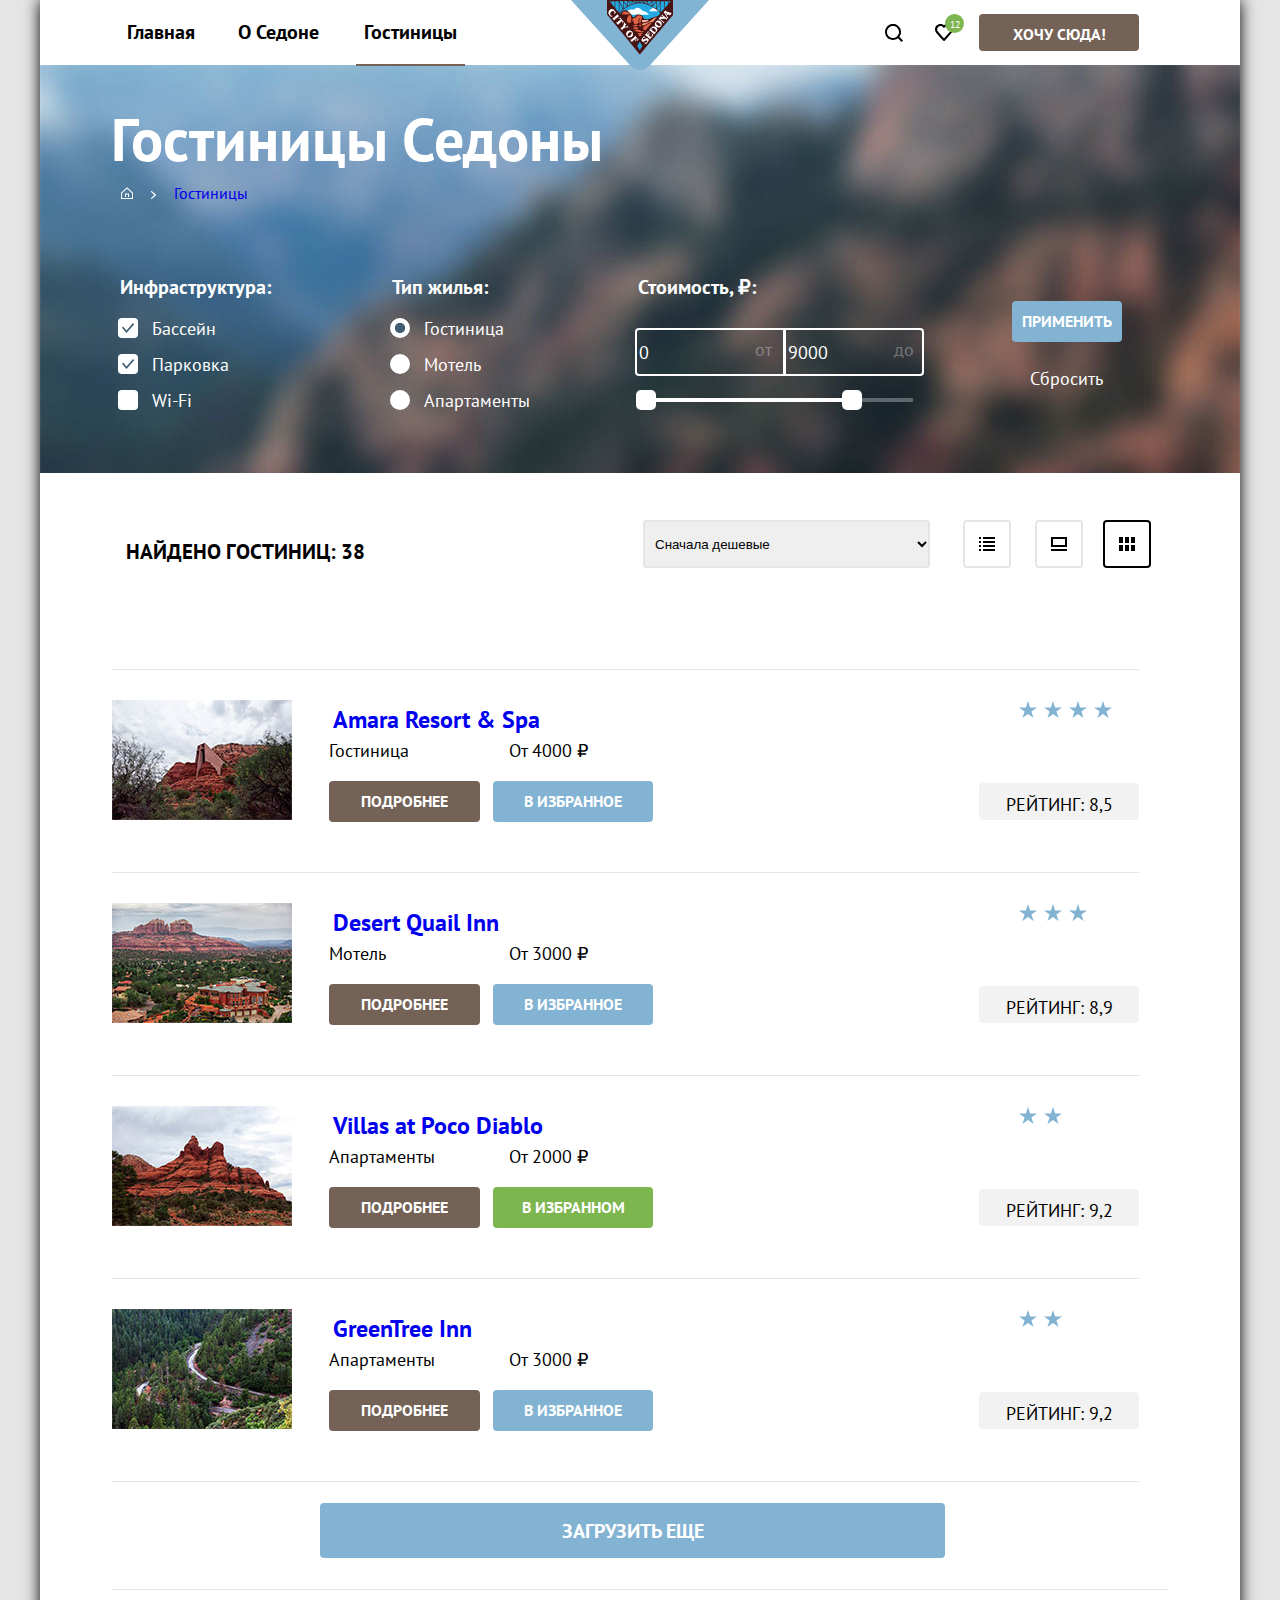
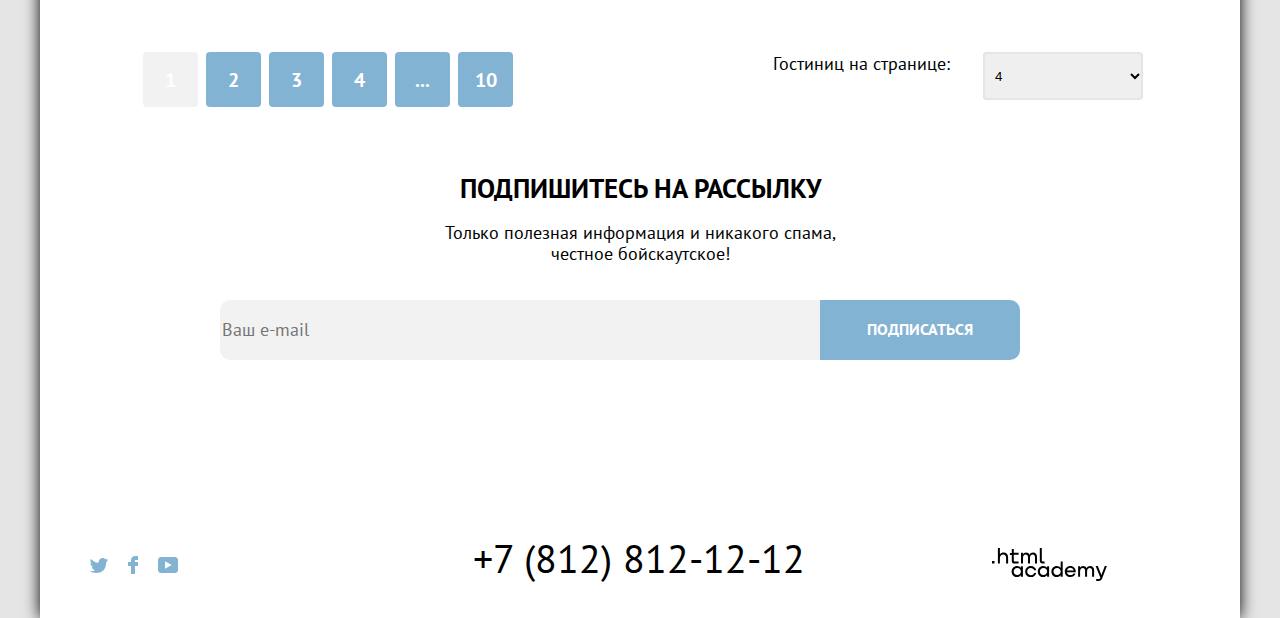
==== commit 525c6611: "Обновлен 8.12. Завершаем вёрстку всех компонентов" ====
--- a/catalog.html
+++ b/catalog.html
@@ -4,6 +4,8 @@
     <meta charset="utf-8">
     <title>Каталог</title>
     <link rel="stylesheet" href="styles/styles.css">
+    <link rel="icon" href="favicon.ico">
+    <link rel="icon" type="image/png" sizes="32x32" href="..images/favicon-32x32.png">
   </head>
 
   <body>
@@ -29,7 +31,7 @@
           <ul class="navigation-list user">
           <li class="navigation-item search-icon">
             <a class="navigation-link" href="#">
-              <svg class="navigation-icon search-icon" aria-hidden="true" focusable="false" width="18" height="18" viewBox="0 0 18 18" xmlns="http://www.w3.org/2000/svg">
+              <svg class="navigation-icon search-icon" aria-hidden="true" focusable="false" width="18" height="18" viewBox="0 0 18 18" xmlns="http://www.w3.org/2000/svg" role="img" aria-label="Поиск">
                 <path fill-rule="evenodd" clip-rule="evenodd" d="M18 16.5L14.3 12.8C15.3 11.5 16 9.8 16 7.9C16 3.5 12.4 -0.1 8 -0.1C3.6 -0.1 0 3.6 0 8C0 12.4 3.6 16 8 16C9.8 16 11.5 15.4 12.9 14.3L16.6 18L18 16.5ZM8 14C4.7 14 2 11.3 2 8C2 4.7 4.7 2 8 2C11.3 2 14 4.7 14 8C14 11.3 11.3 14 8 14Z" />
               </svg>
               <span class="visually-hidden">Поиск</span>
@@ -37,7 +39,7 @@
           </li>
           <li class="navigation-item favorites-icon">
             <a class="navigation-link" href="#">
-              <svg class="navigation-icon favorites-icon" width="18" height="17" viewBox="0 0 18 17" xmlns="http://www.w3.org/2000/svg">
+              <svg class="navigation-icon favorites-icon" width="18" height="17" viewBox="0 0 18 17" xmlns="http://www.w3.org/2000/svg" role="img" aria-label="Избранное">
                 <path d="M8.9 17C8.6 17 8.3 16.9 8.1 16.6C2.7 10.5 1.4 9.1 1.1 8.7C0.4 7.8 0 6.6 0 5.4C0 2.4 2.4 0 5.5 0C6.8 0 8 0.5 9 1.3C10 0.5 11.3 0 12.5 0C15.5 0 18 2.4 18 5.4C18 6.7 17.5 7.9 16.7 8.8L9.7 16.7C9.5 16.9 9.3 17 8.9 17ZM2.9 7.5C3.2 7.9 6.4 11.5 9 14.4L15.2 7.4C15.7 6.9 15.9 6.2 15.9 5.4C15.9 3.6 14.4 2.1 12.6 2.1C11.6 2.1 10.6 2.6 9.9 3.4C9.6 3.7 9.3 3.8 9 3.8C8.7 3.8 8.4 3.6 8.2 3.4C7.5 2.6 6.5 2.1 5.5 2.1C3.7 2.1 2.2 3.6 2.2 5.4C2.1 6.3 2.5 7 2.9 7.5C2.8 7.5 2.8 7.5 2.9 7.5Z"/>
                 </svg>
                 <span class="twelve">12</span>
@@ -59,7 +61,7 @@
             <ul class="breadcrumbs">
                 <li class="breadcrumbs-item">
                     <a class="breadcrumbs-link" href="index.html">
-                      <svg width="12" aria-hidden="true" height="12" xmlns="http://www.w3.org/2000/svg">
+                      <svg width="12" aria-hidden="true" height="12" xmlns="http://www.w3.org/2000/svg" role="img" aria-label="Количество товаров: 12">
                         <path d="M6 .3 0 5.8V12h12V5.8L6 .3ZM11 11H1V6.2l5-4.5 5 4.5V11Z"/><path d="M4 10h1V7.5h2V10h1V6.5H4V10Z"/>
                       </svg>
                         <span class="visually-hidden">
@@ -68,7 +70,7 @@
                     </a>
                 </li>
                 <li class="breadcrumbs-item">
-                    <svg width="5" aria-hidden="true" height="8" viewBox="0 0 5 8" fill="none" xmlns="http://www.w3.org/2000/svg">
+                    <svg width="5" aria-hidden="true" height="8" viewBox="0 0 5 8" fill="none" xmlns="http://www.w3.org/2000/svg" role="img" aria-label="Домашняя страница">
                       <path d="M4.8 3.60005L0.999999 0.200049C0.799999 4.88311e-05 0.399999 4.88311e-05 0.0999989 0.200049C-0.200001 0.400049 -0.100001 0.800049 0.0999989 1.00005L3.4 4.00005L0.199999 7.00005C-1.11759e-06 7.20005 -1.11759e-06 7.60005 0.199999 7.80005C0.199999 7.90005 0.499999 8.00005 0.599999 8.00005C0.699999 8.00005 0.899999 7.90005 0.999999 7.80005L4.8 4.40005C5.1 4.20005 5.1 3.80005 4.8 3.60005Z" fill="white"/>
                       </svg>
                 </li>
@@ -86,23 +88,23 @@
                     <legend class="catalog-filter-title">Инфраструктура:</legend>
                     <ul class="catalog-filter-list">
                         <li class="catalog-filter-item">
-                    <label class="control">
-                        <input class="visually-hidden control-input" type="checkbox" name="pool" checked>
+                    <label class="control" for="catalog-filter">
+                        <input class="visually-hidden control-input" id="catalog-filter" type="checkbox" name="pool" checked>
                         <span class="control-mark"></span>
                         <span class="control-label">Бассейн</span>
 
                     </label>
                         </li>
                         <li class="catalog-filter-item">
-                            <label class="control">
-                                <input class="visually-hidden control-input" type="checkbox" name="parking" checked>
+                            <label class="control" for="checkbox">
+                                <input class="visually-hidden control-input" id="checkbox" type="checkbox" name="parking" checked>
                                 <span class="control-mark"></span>
                                 <span class="control-label">Парковка</span>
                             </label>
                          </li>
                          <li class="catalog-filter-item">
-                            <label class="control">
-                                <input class="visually-hidden control-input" type="checkbox" name="wi-fi">
+                            <label class="control" for="check">
+                                <input class="visually-hidden control-input" id="check" type="checkbox" name="wi-fi">
                                 <span class="control-mark"></span>
                                 <span class="control-label">Wi-Fi</span>
                             </label>
@@ -113,22 +115,22 @@
                     <legend class="catalog-filter-title">Тип жилья:</legend>
                     <ul class="catalog-filter-list">
                         <li class="catalog-filter-item">
-                    <label class="control">
-                        <input class="visually-hidden control-input" type="radio" name="product-group" value="hotel" checked>
+                    <label class="control" for="radiobox">
+                        <input class="visually-hidden control-input" id="radiobox" type="radio" name="product-group" value="hotel" checked>
                         <span class="control-mark radio"></span>
                         <span class="control-label">Гостиница</span>
                     </label>
                         </li>
                         <li class="catalog-filter-item">
-                            <label class="control">
-                                <input class="visually-hidden control-input" type="radio" name="product-group" value="motel">
+                            <label class="control" for="radio">
+                                <input class="visually-hidden control-input" id="radio" type="radio" name="product-group" value="motel">
                                 <span class="control-mark radio"></span>
                                 <span class="control-label">Мотель</span>
                             </label>
                          </li>
                          <li class="catalog-filter-item">
-                            <label class="control">
-                                <input class="visually-hidden control-input" type="radio" name="product-group" value="apartments">
+                            <label class="control" for="radio-check">
+                                <input class="visually-hidden control-input" id="radio-check" type="radio" name="product-group" value="apartments">
                                 <span class="control-mark radio"></span>
                                 <span class="control-label">Апартаменты</span>
                             </label>
@@ -140,12 +142,12 @@
 
                     <div class="range">
                     <div class="range-wrapper-inputs">
-                      <label class="catalog-filter-label">
-                        <input class="catalog-filter-input min" type="text" name="min-price" value="0" style="width: 150px">
+                      <label class="catalog-filter-label" for="range-wrapper">
+                        <input class="catalog-filter-input min" id="range-wrapper" type="text" name="min-price" value="0" style="width: 150px">
                         <span class="filter-min">от</span>
                     </label>
-                    <label class="catalog-filter-label">
-                        <input class="catalog-filter-input max" type="text" name="max-price" value="9000"  style="width: 140px">
+                    <label class="catalog-filter-label" for="range">
+                        <input class="catalog-filter-input max" id="range" type="text" name="max-price" value="9000"  style="width: 140px">
                         <span class="filter-max">до</span>
                     </label>
                     </div>
@@ -184,7 +186,7 @@
               </select>
               <button class="visually-hidden" type="submit">Отсортировать жилье</button>
               <a href="#" class="display button button-light">
-                <svg width="16" aria-hidden="true" height="14" viewBox="0 0 16 14"  xmlns="http://www.w3.org/2000/svg">
+                <svg width="16" aria-hidden="true" height="14" viewBox="0 0 16 14"  xmlns="http://www.w3.org/2000/svg" role="img" aria-label="Карточки">
                 <path d="M2 0H0V2H2V0Z" fill="black"/>
                 <path d="M16 0H4V2H16V0Z" fill="black"/>
                 <path d="M2 4H0V6H2V4Z" fill="black"/>
@@ -197,14 +199,14 @@
                 <span class="visually-hidden">Показать карточки</span>
               </a>
               <a href="#" class="display button button-light-slide">
-                <svg aria-hidden="true" width="16" height="14" viewBox="0 0 16 14" fill="none" xmlns="http://www.w3.org/2000/svg">
+                <svg aria-hidden="true" width="16" height="14" viewBox="0 0 16 14" fill="none" xmlns="http://www.w3.org/2000/svg" role="img" aria-label="Слайды">
                   <path d="M16 12H0V14H16V12Z" fill="black"/>
                   <path d="M14 2V8H2V2H14ZM16 0H0V10H16V0Z" fill="black"/>
                   </svg>
                 <span class="visually-hidden">Показать слайды</span>
               </a>
               <a href="#" class="display button button-show">
-                <svg aria-hidden="true" width="16" height="14" viewBox="0 0 16 14" fill="none" xmlns="http://www.w3.org/2000/svg">
+                <svg aria-hidden="true" width="16" height="14" viewBox="0 0 16 14" fill="none" xmlns="http://www.w3.org/2000/svg" role="img" aria-label="Список">
                   <path d="M4 0H0V6H4V0Z" fill="black"/>
                   <path d="M16 0H12V6H16V0Z" fill="black"/>
                   <path d="M10 0H6V6H10V0Z" fill="black"/>
@@ -247,7 +249,7 @@
                 <li class="stars-item"></li>
                 <li class="stars-item"></li>
               </ol>
-              <label class="rating"  title="Рейтинг: 8,5">Рейтинг: 8,5</label>
+              <label class="rating" title="Рейтинг: 8,5">Рейтинг: 8,5</label>
               </div>
               </li>
 
@@ -335,7 +337,7 @@
                 <li class="stars-item"></li>
                 <li class="stars-item"></li>
               </ol>
-              <label class="rating"  title="Рейтинг: 9,2">Рейтинг: 9,2</label>
+              <label class="rating" title="Рейтинг: 9,2">Рейтинг: 9,2</label>
               </div>
             </li>
             </ul>
@@ -399,7 +401,7 @@
               <ul class="footer-social-list">
                 <li class="footer-social-item">
                   <a class="footer-social-link footer-social-twitter" href="https://twitter.com/htmlacademy_ru">
-                    <svg class="social-icon" aria-hidden="true" focusable="false" width="18" height="15" viewBox="0 0 18 15" xmlns="http://www.w3.org/2000/svg">
+                    <svg class="social-icon" aria-hidden="true" focusable="false" width="18" height="15" viewBox="0 0 18 15" xmlns="http://www.w3.org/2000/svg" role="img" aria-label="Твиттер">
                       <path fill-rule="evenodd" clip-rule="evenodd" d="M11.6 0.200056C13.4 -0.299944 14.8 0.500056 15.4 1.40006C16.1 1.20006 16.8 0.900056 17.5 0.700056C17.5 1.60006 16.9 2.20006 16.6 2.50006C17.3 2.60006 18 1.90006 18 1.90006C17.8 2.90006 16.9 3.70006 16.3 3.90006C16.1 10.7001 13 15.1001 5.7 15.0001C5.1 15.0001 5.8 15.0001 5.2 15.0001C4.8 15.0001 0.8 14.5001 0 13.1001C2.4 13.3001 4.1 12.7001 5 11.9001C4 11.6001 2.1 11.5001 1.8 9.00006C2.2 9.10006 2.4 9.20006 3.1 9.10006C1.8 8.30006 0.4 7.50006 0.5 5.30006C0.8 5.60006 1.6 5.80006 1.9 5.80006C1.1 5.60006 -0.2 2.50006 0.9 0.900056C2.8 2.80006 4.9 4.50006 8.5 4.70006C8.7 2.30006 9.7 0.800056 11.6 0.200056Z" />
                     </svg>
                     <span class="visually-hidden">Твиттер</span>
@@ -407,7 +409,7 @@
                 </li>
                 <li class="footer-social-item">
                   <a class="footer-social-link footer-social-facebook" href="https://www.facebook.com/htmlacademy">
-                    <svg class="social-icon" aria-hidden="true" width="10" height="18"  viewBox="0 0 10 18" xmlns="http://www.w3.org/2000/svg">
+                    <svg class="social-icon" aria-hidden="true" width="10" height="18"  viewBox="0 0 10 18" xmlns="http://www.w3.org/2000/svg" role="img" aria-label="Фейсбук">
                     <path fill-rule="evenodd" clip-rule="evenodd" d="M7 0C4.8 0 3 1.8 3 4v2H0v4h3v8h4v-8h3V6H7V4h3V0H7Z"/>
                   </svg>
                     <span class="visually-hidden">Фейсбук</span>
@@ -415,7 +417,7 @@
                 </li>
                 <li class="footer-social-item">
                   <a class="footer-social-link footer-social-youtube" href="https://www.youtube.com/user/htmlacademyru">
-                    <svg class="social-icon" aria-hidden="true" width="20" height="16" viewBox="0 0 20 16" xmlns="http://www.w3.org/2000/svg">
+                    <svg class="social-icon" aria-hidden="true" width="20" height="16" viewBox="0 0 20 16" xmlns="http://www.w3.org/2000/svg" role="img" aria-label="Ютуб">
                     <path fill-rule="evenodd" clip-rule="evenodd" d="M17 0H2.9C1.2 0 0 1.5 0 3.2V12.7C0 14.5 1.2 16 2.9 16H17.2C18.7 16 20.1 14.5 20.1 12.8V3.2C19.9 1.5 18.7 0 17 0ZM7 11.8V4.2L13.7 8L7 11.8Z"/>
                     </svg>
                     <span class="visually-hidden">Ютуб</span>
@@ -436,7 +438,7 @@
             <section class="about-academy">
             <div class="footer-about-text academy-icon">
                <a class="htmlacademy-link" href="https://htmlacademy.ru/">
-               <svg class="academy-icon"  aria-hidden="true" width="115" height="33" viewBox="0 0 115 33" xmlns="http://www.w3.org/2000/svg">
+               <svg class="academy-icon"  aria-hidden="true" width="115" height="33" viewBox="0 0 115 33" xmlns="http://www.w3.org/2000/svg" role="img" aria-label="Академия">
                <path fill-rule="evenodd" clip-rule="evenodd" d="M0 12.9v2.6h2.5v-2.6H0ZM11.6 4.5c-1.6 0-2.8.7-3.6 1.7h-.1V0h-2v15.5h2v-5.3c0-2.1 1.3-3.6 3.3-3.6 1.8 0 2.9 1.4 2.9 3.2v5.7h2V9.4c.1-3-1.8-4.9-4.5-4.9ZM26.6 4.8h-4.8V1.1h-2v3.8h-1.9v2h1.9v6c0 1.7 1 2.7 2.7 2.7h4.1v-2h-3.7c-.7 0-1.1-.4-1.1-1.1V6.8h4.8v-2ZM41.1 4.6c-1.6 0-2.9.8-3.5 2.1h-.1c-.6-1.2-1.8-2.1-3.4-2.1-1.4 0-2.5.8-3.1 1.8h-.1V4.8H29v10.6h2V10c0-2 1-3.5 2.6-3.5 1.5 0 2.4 1 2.4 2.6v6.3h2V9.8c0-2.4 1.4-3.3 2.6-3.3 1.5 0 2.4 1 2.4 2.6v6.3h2V8.9c.1-2.5-1.4-4.3-3.9-4.3ZM47.8 12.7c0 1.7 1 2.7 2.8 2.7h2v-2h-1.7c-.7 0-1.1-.4-1.1-1.1V0h-2v12.7ZM28.9 19.7c-.9-1.1-2.2-1.8-3.9-1.8-3.1 0-5.4 2.3-5.4 5.6s2.3 5.6 5.4 5.6c1.8 0 3-.8 3.8-1.9h.1v1.6h2V18.2h-2v1.5Zm-3.6 7.4c-2.2 0-3.6-1.6-3.6-3.6s1.4-3.6 3.6-3.6 3.6 1.6 3.6 3.6c0 1.9-1.4 3.6-3.6 3.6ZM44.2 22c-.5-2.4-2.6-4.1-5.4-4.1-3.4 0-5.6 2.5-5.6 5.6 0 3.1 2.2 5.6 5.6 5.6 2.8 0 4.9-1.8 5.4-4.2h-2.1c-.4 1.3-1.7 2.3-3.3 2.3-2.2 0-3.6-1.6-3.6-3.6s1.4-3.6 3.6-3.6c1.6 0 2.8 1 3.3 2.2h2.1V22ZM55.1 19.7c-.9-1.1-2.2-1.8-3.9-1.8-3.1 0-5.4 2.3-5.4 5.6s2.3 5.6 5.4 5.6c1.8 0 3-.8 3.8-1.9h.1v1.6h2V18.2h-2v1.5Zm-3.6 7.4c-2.2 0-3.6-1.6-3.6-3.6s1.4-3.6 3.6-3.6 3.6 1.6 3.6 3.6c0 1.9-1.5 3.6-3.6 3.6ZM68.7 19.8c-.9-1.1-2.2-1.9-3.9-1.9-3.1 0-5.4 2.3-5.4 5.6s2.2 5.6 5.4 5.6c1.7 0 3-.8 3.8-1.8h.1v1.5h2V13.4h-2v6.4Zm-3.6 7.3c-2.2 0-3.6-1.6-3.6-3.6s1.4-3.6 3.6-3.6 3.6 1.6 3.6 3.6c-.1 2-1.5 3.6-3.6 3.6ZM78.3 17.9c-3.3 0-5.5 2.5-5.5 5.6 0 3 2.1 5.6 5.5 5.6 2.5 0 4.5-1.3 5.2-3.6h-2.1c-.5 1-1.6 1.6-3 1.6-1.9 0-3.3-1.3-3.4-2.9h8.8c.2-3.6-2-6.3-5.5-6.3Zm0 1.9c1.7 0 3 1 3.3 2.6h-6.5c.3-1.5 1.5-2.6 3.2-2.6ZM98.2 17.9c-1.6 0-2.9.8-3.6 2h-.1c-.6-1.2-1.8-2-3.4-2-1.4 0-2.5.7-3.1 1.8v-1.5h-1.9v10.6h2v-5.4c0-2 1-3.4 2.6-3.5 1.5 0 2.4 1 2.4 2.6v6.3h2v-5.6c0-2.4 1.4-3.3 2.6-3.3 1.5 0 2.4 1 2.4 2.6v6.3h2v-6.5c.1-2.6-1.4-4.4-3.9-4.4ZM109.4 27l-3.6-8.9h-2.2l4.8 11.6c-.3.9-.7 1.2-1.7 1.2h-2.5v2h2.5c1.8 0 2.8-.8 3.5-2.6l4.7-12.2h-2.1l-3.4 8.9Z"/>
                </svg>
                <span class="about-text visually-hidden">Сделано в .html academy</span>
--- a/styles/styles.css
+++ b/styles/styles.css
@@ -75,6 +75,7 @@
 .page-header {
   color: #000000;
   background-color: #FFFFFF;
+  min-height: 65px;
 }
 
 
@@ -186,6 +187,11 @@
   background-color: #756257;
   width: 160px;
   height: 37px;
+  font-family: "PT Sans", sans-serif;
+  font-style: normal;
+  font-weight: bold;
+  font-size: 16px;
+  line-height: 21px;
   text-transform: uppercase;
   text-align: center;
   border-radius: 4px;
@@ -199,9 +205,11 @@
 
 .navigation-link {
   display: block;
+  font-family: "PT Sans", sans-serif;
+  font-style: normal;
+  font-weight: bold;
   font-size: 20px;
   line-height: 26px;
-  font-weight: 700;
   text-align: center;
   color: #000000;
   text-decoration: none;
@@ -345,12 +353,13 @@
   background-size: 100% auto;
   background-repeat: no-repeat;
   position: absolute;
-  top: 428px;
+  top: 429px;
   width: 1200px;
   height: 57px;
 }
 
 .background-head {
+  background-color: #000000;
   background-image: url("../images/home-picture-mountains.jpg");
   background-size: 100% auto;
   background-repeat: no-repeat;
@@ -366,9 +375,11 @@
   background-repeat: no-repeat;
   background-position: center;
   background-size: 100% auto;
+  font-family: "PT Sans", sans-serif;
+  font-style: normal;
+  font-weight: bold;
   font-size: 30px;
   line-height: 36px;
-  font-weight: 700;
   text-align: center;
   position: absolute;
   top: 550px;
@@ -389,7 +400,7 @@
   text-align: center;
 }
 
-.sedona-head .h1 {
+.sedona-head h1 {
   margin-top: 63px;
   bottom: 139px;
   margin-left: 240px;
@@ -399,7 +410,8 @@
   font-family: "PT Sans", sans-serif;
   font-size: 22px;
   line-height: 36px;
-  font-weight: 400;
+  font-weight: normal;
+  font-style: normal;
   text-align: center;
   color: #000000;
   background-color: #FFFFFF;
@@ -434,6 +446,7 @@
 
 .real-city {
   color: #FFFFFF;
+  background-color: #83B3D3;
   background-image: url("../images/square-blue.svg");
   width: 400px;
   height: 384px;
@@ -490,6 +503,7 @@
 .diablo-bridge {
   color: #000000;
   background-image: url("../images/square-blue.svg");
+  background-color: #83B3D3;
   width: 400px;
   height: 384px;
   grid-column: 3/4;
@@ -590,9 +604,10 @@
   color: #FFFFFF;
   width: 400px;
   font-family: "PT Sans", sans-serif;
+  font-style: normal;
+  font-weight: bold;
   font-size: 24px;
   line-height: 28px;
-  font-weight: 700;
   text-transform: uppercase;
 }
 
@@ -602,15 +617,17 @@
   font-family: "PT Sans", sans-serif;
   font-size: 18px;
   line-height: 21px;
-  font-weight: 400;
+  font-weight: normal;
+  font-style: normal;
 }
 
 .advantages-description {
   font-family: "PT Sans", sans-serif;
   color: #000000;
+  font-style: normal;
+  font-weight: normal;
   font-size: 18px;
   line-height: 21px;
-  font-weight: 400;
   vertical-align: center;
   width: 260px;
   height: 73px;
@@ -628,17 +645,22 @@
 
 .appointment-title {
   font-family: "PT Sans", sans-serif;
+  font-style: normal;
+  font-weight: bold;
   font-size: 30px;
   line-height: 36px;
-  font-weight: 700;
   text-transform: uppercase;
   padding-top: 91px;
 }
-
+.appointment-subtitle {
+  font-family: "PT Sans", sans-serif;
+  font-style: normal;
+  font-weight: normal;
+  font-size: 22px;
+  line-height: 26px;
+}
 .appointment-background {
-  color: #000000;
-  background-color: #FFFFFF;
-  background-image: url("../images/background-white-2.svg");
+  background-color: #FFFFFF;
   background-repeat: no-repeat;
   background-position: center;
   background-size: 100% auto;
@@ -650,6 +672,11 @@
   background-color: #756257;
   width: 575px;
   height: 60px;
+  font-family: "PT Sans", sans-serif;
+  font-style: normal;
+  font-weight: bold;
+  font-size: 20px;
+  line-height: 36px;
   position: relative;
   text-transform: uppercase;
   border-radius: 10px;
@@ -684,6 +711,7 @@
 }
 
 .card-background {
+  background-color: #000000;
   background-image: url("../images/background-mailing-matt.jpg");
   height: 411px;
   background-repeat: no-repeat;
@@ -695,7 +723,13 @@
   color: #FFFFFF;
   padding-top: 94px;
   bottom: 267px;
-}
+  font-family: "PT Sans", sans-serif;
+  font-style: normal;
+  font-weight: bold;
+  font-size: 30px;
+  line-height: 36px;
+}
+
 .page-title-catalog {
   color: #000000;
   padding-top: 70px;
@@ -719,9 +753,9 @@
   color: #FFFFFF;
   font-family: "PT Sans", sans-serif;
   font-style: normal;
-  font-size: 18px;
-  line-height: 21px;
-  font-weight: 400;
+  font-weight: normal;
+  font-size: 22px;
+  line-height: 26px;
   text-align: center;
 }
 .mailing-info-catalog {
@@ -747,6 +781,11 @@
   border-radius: 10px 0 0 10px;
   outline-offset: -5px;
   border: none;
+  font-family: "PT Sans", sans-serif;
+  font-style: normal;
+  font-weight: normal;
+  font-size: 18px;
+  line-height: 26px;
 }
 
 
@@ -843,12 +882,14 @@
   background-size: 100% auto;
 }
 
-.inner-header-title{
+.inner-header-title {
   color: #FFFFFF;
   margin-left: 71px;
+  font-family: "PT Sans", sans-serif;
   font-size: 60px;
   line-height: 78px;
   font-weight: 700;
+  font-style: normal;
   text-align: left;
   text-transform: capitalize;
   margin-top: 35px;
@@ -867,9 +908,11 @@
 .breadcrumbs-item {
   position: relative;
   color: #FFFFFF;
+  font-family: "PT Sans", sans-serif;
+  font-style: normal;
+  font-weight: normal;
   font-size: 16px;
   line-height: 21px;
-  font-weight: 400;
   text-align: left;
   text-decoration: none;
   margin-right: 10px;
@@ -929,10 +972,11 @@
 .catalog-filter-title {
   color: #FFFFFF;
   font-family: "PT Sans" sans-serif;
+  font-style: normal;
+  font-weight: bold;
   font-size: 20px;
   line-height: 26px;
-  font-weight: 700;
-  text-align:justify;
+  text-align: justify;
   vertical-align: top;
 }
 
@@ -1090,9 +1134,10 @@
 .control-label {
   color: #FFFFFF;
   font-family: "PT Sans", sans-serif;
+  font-style: normal;
+  font-weight: normal;
   font-size: 18px;
-  line-height: 24px;
-  font-weight: 400;
+  line-height: 23px;
   text-align: left;
   vertical-align: top;
   text-transform: capitalize;
@@ -1290,9 +1335,10 @@
 .button.button-apply {
   color: #FFFFFF;
   background-color: #83B3D3;
+  font-style: normal;
+  font-weight: bold;
   font-size: 16px;
   line-height: 21px;
-  font-weight: 700;
   text-align: center;
   text-transform: uppercase;
   width: 160px;
@@ -1332,9 +1378,10 @@
   display: flex;
   color: #FFFFFF;
   background-color: transparent;
+  font-style: normal;
+  font-weight: normal;
   font-size: 18px;
-  line-height: 24px;
-  font-weight: 400;
+  line-height: 23px;
   text-align: center;
   background-size: cover;
   width: 100px;
@@ -1386,6 +1433,12 @@
 .search .h3 {
   position: absolute;
   left: 71px;
+  font-family: "PT Sans", sans-serif;
+  font-style: normal;
+  font-weight: bold;
+  font-size: 30px;
+  line-height: 39px;
+  text-transform: uppercase;
 }
 
 .sorting-type {
@@ -1621,9 +1674,11 @@
   box-sizing: border-box;
   border-radius: 4px;
   list-style: none;
-  font-size: 16px;
-  line-height: 21px;
-  font-weight: 400;
+  font-family: "PT Sans", sans-serif;
+  font-style: normal;
+  font-weight: normal;
+  font-size: 18px;
+  line-height: 23px;
   text-align: center;
   text-transform: uppercase;
   margin: auto 0 0;
@@ -1637,9 +1692,11 @@
 .product-card-title {
   display: flex;
   align-self: flex-start;
+  font-family: "PT Sans", sans-serif;
+  font-style: normal;
+  font-weight: bold;
   font-size: 24px;
   line-height: 31px;
-  font-weight: 700;
   text-align: center;
   text-decoration: none;
   margin: auto;
@@ -1699,9 +1756,11 @@
 .apartment {
   width: 105px;
   color: #000000;
+  font-family: "PT Sans", sans-serif;
+  font-style: normal;
+  font-weight: normal;
   font-size: 18px;
-  line-height: 24px;
-  font-weight: 400;
+  line-height: 23px;
   text-align: left;
   margin-bottom: 4px;
   margin-top: 0;
@@ -1711,9 +1770,11 @@
 
 .product-card-price {
   color: #000000;
+  font-family: "PT Sans", sans-serif;
+  font-style: normal;
+  font-weight: normal;
   font-size: 18px;
-  line-height: 24px;
-  font-weight: 400;
+  line-height: 23px;
   text-align: left;
   text-decoration: none;
   text-transform: capitalize;
@@ -1728,9 +1789,11 @@
 .product-card-button.button {
   color: #FFFFFF;
   background-color: #756257;
+  font-family: "PT Sans", sans-serif;
+  font-style: normal;
+  font-weight: bold;
   font-size: 16px;
   line-height: 21px;
-  font-weight: 700;
   text-align: center;
   text-decoration: none;
   text-transform: uppercase;
@@ -1772,9 +1835,11 @@
 .product-card-like.button {
   color: #FFFFFF;
   background-color: #83B3D3;
+  font-family: "PT Sans", sans-serif;
+  font-style: normal;
+  font-weight: bold;
   font-size: 16px;
   line-height: 21px;
-  font-weight: 700;
   text-align: center;
   text-decoration: none;
   text-transform: uppercase;
@@ -1813,6 +1878,11 @@
 .product-card-like.fav {
   color: #FFFFFF;
   background-color: #7DB54F;
+  font-family: "PT Sans", sans-serif;
+  font-style: normal;
+  font-weight: bold;
+  font-size: 16px;
+  line-height: 21px;
 }
 .product-card-like.fav:hover {
   background-color: #6C9E42;
@@ -1893,7 +1963,7 @@
   text-transform: uppercase;
   border-radius: 4px ;
   width: 625px;
-  height: 55px;
+  min-height: 55px;
   margin-top: 184px;
   margin-left: 208px;
   margin-right: 288px;
@@ -1968,6 +2038,11 @@
   display:inline;
   background-color: #83B3D3;
   border-radius: 4px;
+  font-family: "PT Sans", sans-serif;
+  font-style: normal;
+  font-weight: bold;
+  font-size: 20px;
+  line-height: 26px;
 
 }
 
@@ -2028,10 +2103,16 @@
 
 .select {
   grid-column: 2/3;
+  font-family: "PT Sans", sans-serif;
+  font-style: normal;
+  font-weight: normal;
+  font-size: 18px;
+  line-height: 23px;
   align-items: center;
   justify-content: center;
   justify-items: center;
 }
+
 .select-control.number {
   width: 160px;
   height: 48px;
@@ -2155,7 +2236,8 @@
   background-color: #FFFFFF;
   font-size: 40px;
   line-height: 40px;
-  font-weight: 400;
+  font-weight: normal;
+  font-style: normal;
   text-decoration: none;
   text-transform: uppercase;
   padding: 10px;
@@ -2349,9 +2431,11 @@
   top: 164px;
   bottom: 125px;
   margin-bottom: 0px;
+  font-family: "PT Sans", sans-serif;
+  font-style: normal;
+  font-weight: bold;
   font-size: 18px;
   line-height: 40px;
-  font-weight: 700;
   color: #000000;
   text-transform: capitalize;
   text-decoration: none;
@@ -2360,9 +2444,10 @@
 .cart-item-hotel {
   margin: 0;
   font-family: "PT Sans", sans-serif;
+  font-style: normal;
+  font-weight: normal;
   font-size: 16px;
   line-height: 40px;
-  font-weight: 400;
   color: #333333;
   text-transform: capitalize;
 }
@@ -2488,9 +2573,9 @@
   left: 120px;
   right: 100px;
   font-family: "PT Sans", sans-serif;
+  font-style: normal;
   font-weight: bold;
-  font-style: normal;
-  font-size: 18px;
+  font-size: 16px;
   line-height: 21px;
 }
 
@@ -2500,8 +2585,8 @@
 
 
 .modal-container {
-  display: none;
-  position: fixed;
+  display: block;
+  position: relative;
   top: 0;
   left: 0;
   display: flex;
@@ -2622,6 +2707,7 @@
   font-size: 18px;
   line-height: 40px;
   font-weight: 700;
+  font-style: normal;
   color: #000000;
   width: 155px;
   margin-left: 70px;
@@ -2658,6 +2744,7 @@
 .adults.bt_plus,
 .child.bt_plus {
   margin-left: 10px;
+
 }
 
 .adults.bt_minus,
@@ -2670,6 +2757,7 @@
   justify-content:center;
   width: 25px;
   height: 25px;
+  background-color: #F2F2F2;
 }
 
 .adults.bt_minus:hover,
@@ -2723,6 +2811,7 @@
   justify-content:center;
   width: 25px;
   height: 25px;
+  background-color: #F2F2F2;
 }
 
 .child.bt_minus:hover,
@@ -2765,7 +2854,7 @@
 }
 
 .modal-info {
-  display: block;
+  display: none;
   position: absolute;
   width: 256px;
   height: 143px;
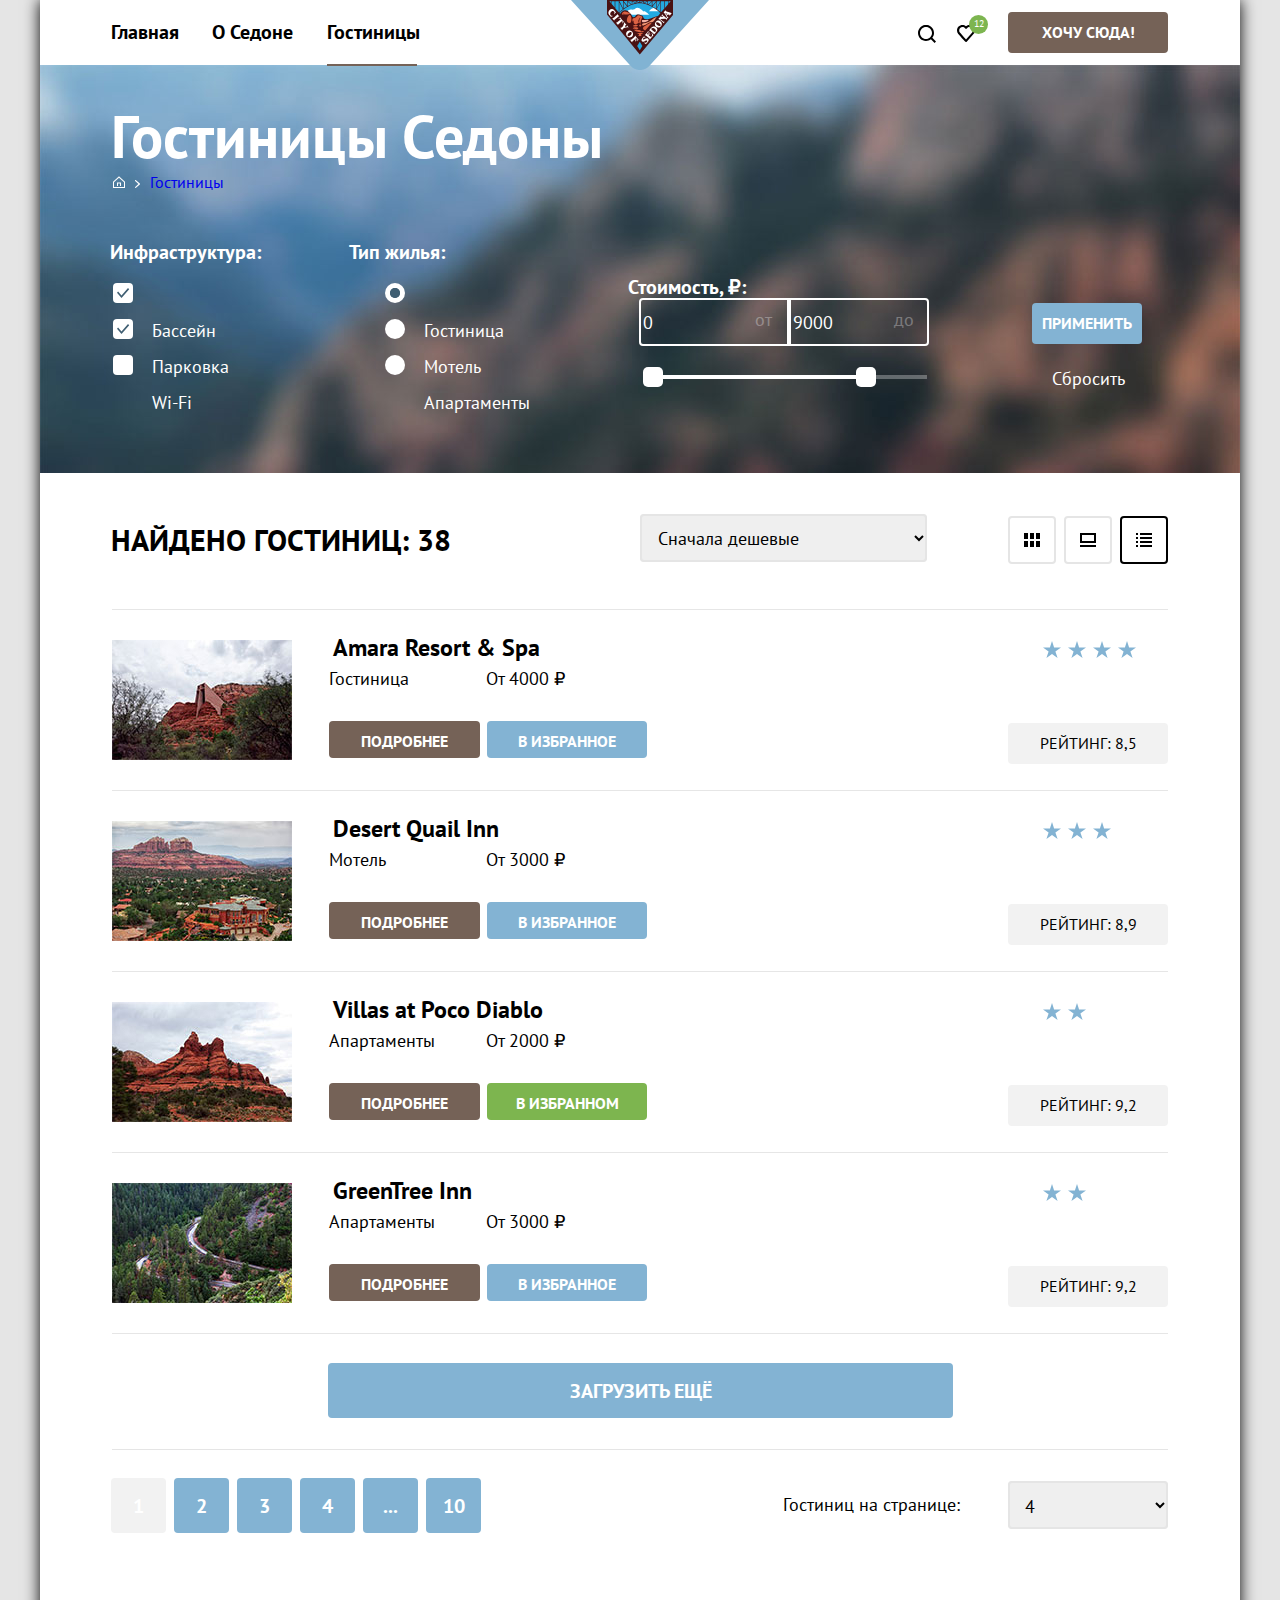
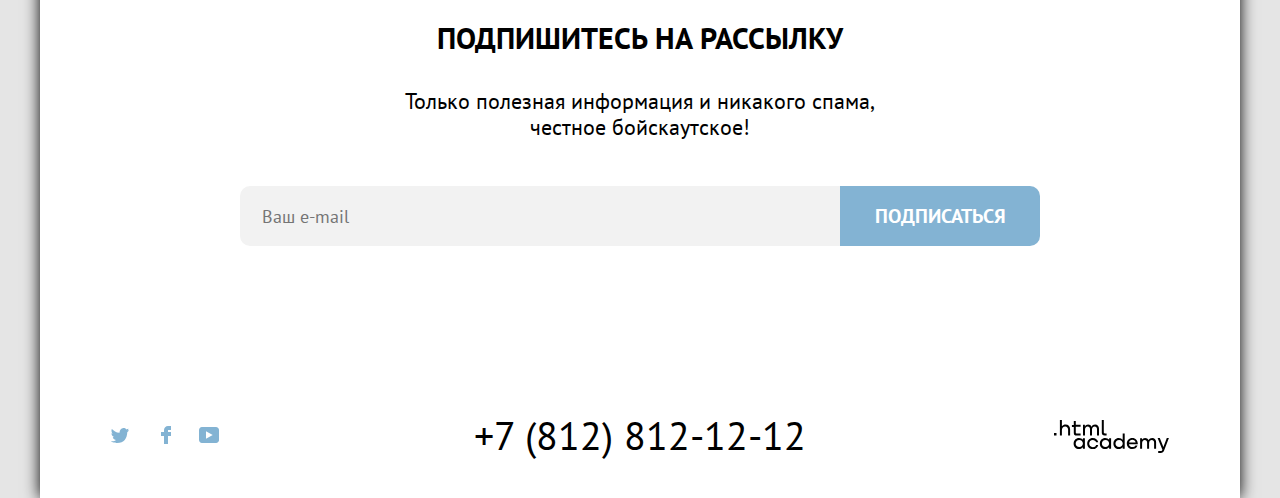
==== commit d3d04c45: "9.15. Проверяем макет по критериям" ====
--- a/catalog.html
+++ b/catalog.html
@@ -91,7 +91,7 @@
                     <label class="control" for="catalog-filter">
                         <input class="visually-hidden control-input" id="catalog-filter" type="checkbox" name="pool" checked>
                         <span class="control-mark"></span>
-                        <span class="control-label">Бассейн</span>
+                        <span class="control-label pool">Бассейн</span>
 
                     </label>
                         </li>
@@ -112,7 +112,7 @@
                     </ul>
                 </fieldset>
                 <fieldset class="catalog-filter-group type-of-housung">
-                    <legend class="catalog-filter-title">Тип жилья:</legend>
+                    <legend class="catalog-filter-title housing-type">Тип жилья:</legend>
                     <ul class="catalog-filter-list">
                         <li class="catalog-filter-item">
                     <label class="control" for="radiobox">
@@ -186,27 +186,7 @@
               </select>
               <button class="visually-hidden" type="submit">Отсортировать жилье</button>
               <a href="#" class="display button button-light">
-                <svg width="16" aria-hidden="true" height="14" viewBox="0 0 16 14"  xmlns="http://www.w3.org/2000/svg" role="img" aria-label="Карточки">
-                <path d="M2 0H0V2H2V0Z" fill="black"/>
-                <path d="M16 0H4V2H16V0Z" fill="black"/>
-                <path d="M2 4H0V6H2V4Z" fill="black"/>
-                <path d="M16 4H4V6H16V4Z" fill="black"/>
-                <path d="M2 8H0V10H2V8Z" fill="black"/>
-                <path d="M16 8H4V10H16V8Z" fill="black"/>
-                <path d="M2 12H0V14H2V12Z" fill="black"/>
-                <path d="M16 12H4V14H16V12Z" fill="black"/>
-                </svg>
-                <span class="visually-hidden">Показать карточки</span>
-              </a>
-              <a href="#" class="display button button-light-slide">
-                <svg aria-hidden="true" width="16" height="14" viewBox="0 0 16 14" fill="none" xmlns="http://www.w3.org/2000/svg" role="img" aria-label="Слайды">
-                  <path d="M16 12H0V14H16V12Z" fill="black"/>
-                  <path d="M14 2V8H2V2H14ZM16 0H0V10H16V0Z" fill="black"/>
-                  </svg>
-                <span class="visually-hidden">Показать слайды</span>
-              </a>
-              <a href="#" class="display button button-show">
-                <svg aria-hidden="true" width="16" height="14" viewBox="0 0 16 14" fill="none" xmlns="http://www.w3.org/2000/svg" role="img" aria-label="Список">
+                <svg width="16" height="14" viewBox="0 0 16 14" fill="none" xmlns="http://www.w3.org/2000/svg" role="img" aria-label="Карточки">
                   <path d="M4 0H0V6H4V0Z" fill="black"/>
                   <path d="M16 0H12V6H16V0Z" fill="black"/>
                   <path d="M10 0H6V6H10V0Z" fill="black"/>
@@ -214,6 +194,26 @@
                   <path d="M16 8H12V14H16V8Z" fill="black"/>
                   <path d="M10 8H6V14H10V8Z" fill="black"/>
                   </svg>
+                <span class="visually-hidden">Показать карточки</span>
+              </a>
+              <a href="#" class="display button button-light-slide">
+                <svg aria-hidden="true" width="16" height="14" viewBox="0 0 16 14" fill="none" xmlns="http://www.w3.org/2000/svg" role="img" aria-label="Слайды">
+                  <path d="M16 12H0V14H16V12Z" fill="black"/>
+                  <path d="M14 2V8H2V2H14ZM16 0H0V10H16V0Z" fill="black"/>
+                  </svg>
+                <span class="visually-hidden">Показать слайды</span>
+              </a>
+              <a href="#" class="display button button-show">
+                <svg width="16" height="14" viewBox="0 0 16 14" fill="none" xmlns="http://www.w3.org/2000/svg" role="img" aria-label="Список">
+                  <path d="M2 0H0V2H2V0Z" fill="black"/>
+                  <path d="M16 0H4V2H16V0Z" fill="black"/>
+                  <path d="M2 4H0V6H2V4Z" fill="black"/>
+                  <path d="M16 4H4V6H16V4Z" fill="black"/>
+                  <path d="M2 8H0V10H2V8Z" fill="black"/>
+                  <path d="M16 8H4V10H16V8Z" fill="black"/>
+                  <path d="M2 12H0V14H2V12Z" fill="black"/>
+                  <path d="M16 12H4V14H16V12Z" fill="black"/>
+                  </svg>
                 <span class="visually-hidden">Показать список</span>
               </a>
             </form>
@@ -344,7 +344,7 @@
               </div>
             </div>
           <p class="border">
-            <button class="button show-more" type="button">ЗАГРУЗИТЬ ЕЩЕ</button>
+            <button class="button show-more" type="button">ЗАГРУЗИТЬ ЕЩЁ</button>
           </p>
             <!--Пагинация-->
             <div class="load"></div>
--- a/styles/styles.css
+++ b/styles/styles.css
@@ -6,7 +6,7 @@
   font-family: "PT Sans";
   font-style: normal;
   font-weight: 400;
-  src: url("../fonts/ptsans-400.woff2"), format(".woff2");
+  src: url("../fonts/ptsans-400.woff2") format("woff2");
   font-display: swap;
 }
 
@@ -14,7 +14,7 @@
   font-family: "PT Sans";
   font-style: normal;
   font-weight: 700;
-  src: url("../fonts/ptsans-700.woff2"), format(".woff2");
+  src: url("../fonts/ptsans-700.woff2") format("woff2");
   font-display: swap;
 }
 
@@ -78,8 +78,6 @@
   min-height: 65px;
 }
 
-
-
 .navigation {
   display: flex;
   flex-wrap: wrap;
@@ -106,6 +104,12 @@
   display: grid;
   grid-template-columns: 71px 100px 135px 128px;
   grid-template-rows: 19px 26px 20px;
+  font-family: PT Sans;
+  font-style: normal;
+  font-weight: bold;
+  font-size: 20px;
+  line-height: 26px;
+  letter-spacing: 0;
   width: 600px;
   height: 65px;
   margin: 0 auto;
@@ -117,16 +121,20 @@
 .home {
   grid-column: 2/3;
   grid-row: 2/3;
+  left: -10px;
+  text-align: left;
 }
 
 .about {
   grid-column: 3/4;
   grid-row: 2/3;
-
-}
+  right: 9px;
+}
+
 .hotels {
   grid-column: 4/5;
   grid-row: 2/3;
+  right: 29px;
 }
 
 .navigation-list.user {
@@ -144,18 +152,21 @@
 .search-icon {
   grid-column: 2/3;
   grid-row: 2/3;
-  top: 0px;
+  top: 1px;
+  left: 33px;
 }
 
 .favorites-icon {
   grid-column: 3/4;
   grid-row: 2/3;
+  top: 1px;
+  left: 22px;
 }
 
 .twelve {
   position: absolute;
   top: 0;
-  left: 20px;
+  left: 22px;
   width: 19px;
   height: 19px;
   background-color: #7DB550;
@@ -169,7 +180,7 @@
   line-height: 13px;
   text-align: center;
   vertical-align: top;
-  padding-top: 4px;
+  padding-top: 2px;
 }
 
 .twelve:active.twelve:focus {
@@ -180,13 +191,14 @@
 .enter {
   grid-column: 4/5;
   grid-row: 2/3;
+  left: 29px;
 }
 
 .navigation-user.button {
   position: relative;
   background-color: #756257;
   width: 160px;
-  height: 37px;
+  min-height: 37px;
   font-family: "PT Sans", sans-serif;
   font-style: normal;
   font-weight: bold;
@@ -210,7 +222,7 @@
   font-weight: bold;
   font-size: 20px;
   line-height: 26px;
-  text-align: center;
+  text-align: left;
   color: #000000;
   text-decoration: none;
   padding: 10px;
@@ -253,7 +265,7 @@
   bottom: 0;
   top: 55px;
   left: 10px;
-  width: 85%;
+  width: 70%;
   height: 2px;
   background-color: #756257;
   content: "";
@@ -316,6 +328,7 @@
   flex-grow: 1;
   padding-top: 46px;
   padding-bottom: 0;
+
 }
 
 .main-index {
@@ -382,14 +395,15 @@
   line-height: 36px;
   text-align: center;
   position: absolute;
-  top: 550px;
+  top: 527px;
   bottom: 139px;
-  margin-left: 240px;
+  margin-left: 218px;
   margin-right: 240px;
   color: #000000;
   background-color: #FFFFFF;
   text-transform: uppercase;
 }
+
 .sedona-advantages {
   display: grid;
   grid-template-rows: 80px 37px;
@@ -406,6 +420,7 @@
   margin-left: 240px;
   margin-right: 240px;
 }
+
 .description {
   font-family: "PT Sans", sans-serif;
   font-size: 22px;
@@ -415,14 +430,14 @@
   text-align: center;
   color: #000000;
   background-color: #FFFFFF;
-  margin-top: 99px;
+  margin-top: 82px;
 }
 /*list*/
 .advantages-list{
   display: grid;
   grid-template-columns: 400px 400px 400px;
   grid-template-rows: 384px 384px 384px 384px;
-  margin-top: 787px;
+  margin-top: 722px;
   margin-bottom: 0;
   padding: 0;
   text-align: center;
@@ -433,6 +448,7 @@
 .advantages-item {
   display: flex;
   width: 400px;
+  min-height: 384px;
   list-style: none;
 }
 
@@ -442,6 +458,8 @@
   flex-direction: column;
   justify-content: center;
   align-items: center;
+  min-height: 384px;
+  margin-bottom: 26px;
 }
 
 .real-city {
@@ -449,7 +467,7 @@
   background-color: #83B3D3;
   background-image: url("../images/square-blue.svg");
   width: 400px;
-  height: 384px;
+  min-height: 384px;
   grid-column: 1/2;
   grid-row: 1/2;
   background-repeat: no-repeat;
@@ -462,13 +480,14 @@
 
 .advantages-description.city{
   color: #FFFFFF;
+  margin-top: 30px;
 }
 
 .housing {
   color: #FFFFFF;
   background-image: url("../images/square-lightblue.svg");
   width: 400px;
-  height: 384px;
+  min-height: 384px;
   grid-column: 1/2;
   grid-row: 2/3;
   background-repeat: no-repeat;
@@ -480,7 +499,7 @@
   color: #FFFFFF;
   background-image: url("../images/square-white.svg");
   width: 400px;
-  height: 384px;
+  min-height: 384px;
   grid-column: 2/3;
   grid-row: 2/3;
   background-repeat: no-repeat;
@@ -492,7 +511,7 @@
   color: #FFFFFF;
   background-image: url("../images/square-lightblue.svg");
   width: 400px;
-  height: 384px;
+  min-height: 384px;
   grid-column: 3/4;
   grid-row: 2/3;
   background-repeat: no-repeat;
@@ -501,11 +520,11 @@
 }
 
 .diablo-bridge {
-  color: #000000;
+  color: #FFFFFF;
   background-image: url("../images/square-blue.svg");
   background-color: #83B3D3;
   width: 400px;
-  height: 384px;
+  min-height: 384px;
   grid-column: 3/4;
   grid-row: 3/4;
   background-repeat: no-repeat;
@@ -517,7 +536,7 @@
   color: #FFFFFF;
   background-image: url("../images/square-lightblue.svg");
   width: 400px;
-  height: 384px;
+  min-height: 384px;
   grid-column: 1/2;
   grid-row: 4/5;
   background-repeat: no-repeat;
@@ -529,7 +548,7 @@
   color: #FFFFFF;
   background-image: url("../images/square-lightblue2.svg");
   width: 400px;
-  height: 384px;
+  min-height: 384px;
   grid-column: 2/3;
   grid-row: 4/5;
   background-repeat: no-repeat;
@@ -541,6 +560,7 @@
   color: #FFFFFF;
   background-image: url("../images/square-lightblue.svg");
   width: 400px;
+  min-height: 384px;
   grid-column: 3/4;
   grid-row: 4/5;
   background-repeat: no-repeat;
@@ -553,6 +573,8 @@
   background-position: center;
   width: 75px;
   height: 72px;
+  margin-top: 70px;
+  padding-top: 0px;
 }
 
 .icon-food {
@@ -561,6 +583,7 @@
   background-position: center;
   width: 74px;
   height: 70px;
+  margin-top: 70px;
 }
 
 .icon-souvenirs{
@@ -569,6 +592,57 @@
   background-position: center;
   width: 64px;
   height: 76px;
+  margin-top: 70px;
+}
+
+
+.advantages-subtitle.town {
+  color: #FFFFFF;
+  margin-top: 10px;
+}
+
+.bridge-diablo {
+  height: 90px;
+  padding-top: -10px;
+}
+
+.advantages-subtitle.bridgework {
+  color: #FFFFFF;
+  padding-top: 0px;
+}
+
+.advantages-description.city,
+.advantages-description.bridge {
+  color: #FFFFFF;
+}
+/*photo-advantages*/
+.photo-1 {
+  grid-column: 2/4;
+  grid-row: 1/2;
+  z-index: 1;
+}
+.photo-2 {
+  grid-column: 1/3;
+  grid-row: 3/4;
+  z-index: 1;
+}
+
+/*Title*/
+.advantages-title {
+  width: 400px;
+  min-height: 80px;
+  font-family: "PT Sans", sans-serif;
+  font-style: normal;
+  font-weight: bold;
+  font-size: 24px;
+  line-height: 28px;
+  text-transform: uppercase;
+  margin: 0;
+}
+
+
+.true-city {
+  margin-top: 43px;
 }
 
 .advantages-title.house,
@@ -579,36 +653,29 @@
 .advantages-title.tourer{
   color: #000000;
 }
-.advantages-subtitle.town,
-.advantages-subtitle.bridgework {
-  color: #FFFFFF;
-}
-.advantages-description.city,
-.advantages-description.bridge {
-  color: #FFFFFF;
-}
-/*photo-advantages*/
-.photo-1 {
-  grid-column: 2/4;
-  grid-row: 1/2;
-  z-index: 1;
-}
-.photo-2 {
-  grid-column: 1/3;
-  grid-row: 3/4;
-  z-index: 1;
-}
-
-/*Title*/
-.advantages-title {
-  color: #FFFFFF;
-  width: 400px;
-  font-family: "PT Sans", sans-serif;
-  font-style: normal;
-  font-weight: bold;
-  font-size: 24px;
-  line-height: 28px;
-  text-transform: uppercase;
+
+.house,
+.meal,
+.souvenir {
+  margin-top: -3px;
+}
+
+.live,
+.order,
+.local {
+  margin-top: -30px;
+}
+
+.place,
+.way,
+.tourer {
+  margin-top: -18px;
+}
+
+.attraction,
+.vegas-sedona,
+.canyon {
+  margin-top: 20px;
 }
 
 /*Subtitle*/
@@ -619,6 +686,8 @@
   line-height: 21px;
   font-weight: normal;
   font-style: normal;
+  margin: 0;
+  padding-top: -5px;
 }
 
 .advantages-description {
@@ -631,6 +700,11 @@
   vertical-align: center;
   width: 260px;
   height: 73px;
+  margin: 0;
+}
+
+.city {
+  padding-top: -35px;
 }
 
 /*Appointment*/
@@ -650,7 +724,7 @@
   font-size: 30px;
   line-height: 36px;
   text-transform: uppercase;
-  padding-top: 91px;
+  padding-top: 64px;
 }
 .appointment-subtitle {
   font-family: "PT Sans", sans-serif;
@@ -658,6 +732,9 @@
   font-weight: normal;
   font-size: 22px;
   line-height: 26px;
+  padding-top: 5px;
+  padding-right: 25px;
+  padding-left: 10px;
 }
 .appointment-background {
   background-color: #FFFFFF;
@@ -671,7 +748,7 @@
 .button.button-search {
   background-color: #756257;
   width: 575px;
-  height: 60px;
+  min-height: 60px;
   font-family: "PT Sans", sans-serif;
   font-style: normal;
   font-weight: bold;
@@ -680,6 +757,7 @@
   position: relative;
   text-transform: uppercase;
   border-radius: 10px;
+  top: 36px;
 }
 
 .button-search:hover {
@@ -717,6 +795,7 @@
   background-repeat: no-repeat;
   background-position: left;
   background-size: 100% auto;
+  margin-top: -26px;
 }
 
 .page-title {
@@ -728,13 +807,21 @@
   font-weight: bold;
   font-size: 30px;
   line-height: 36px;
+  margin: 0;
+  padding-top: 90px;
 }
 
 .page-title-catalog {
   color: #000000;
-  padding-top: 70px;
+  padding-top: 94px;
   bottom: 267px;
-  margin-top: -50px;
+  font-family: "PT Sans", sans-serif;
+  font-style: normal;
+  font-weight: bold;
+  font-size: 30px;
+  line-height: 36px;
+  margin: 0;
+  padding-top: 67px;
 }
 
 .catalog-container {
@@ -757,21 +844,24 @@
   font-size: 22px;
   line-height: 26px;
   text-align: center;
-}
+  padding-top: 10px;
+}
+
 .mailing-info-catalog {
   color: #000000;
   font-family: "PT Sans", sans-serif;
   font-style: normal;
-  font-size: 18px;
-  line-height: 21px;
-  font-weight: 400;
+  font-weight: normal;
+  font-size: 22px;
+  line-height: 26px;
   text-align: center;
+  padding-top: 10px;
 }
 
 .mailing-form {
   display: flex;
-  margin-left: 180px;
-  margin-right: 50px;
+  margin-left: 200px;
+  margin-right: 0px;
 }
 
 .field {
@@ -786,8 +876,10 @@
   font-weight: normal;
   font-size: 18px;
   line-height: 26px;
-}
-
+  padding-left: 22px;
+  margin-top: 6px;
+  left: 30px;
+}
 
 .field:hover {
   background-color: #E6E6E6;
@@ -806,6 +898,7 @@
   outline-offset: -5px;
 
 }
+
 .field:active {
   background-color: #FFFFFF;
   box-shadow: inset 0 0 0 3px #000000;
@@ -827,8 +920,12 @@
   width: 200px;
   height: 60px;
   position: relative;
-  margin-top: 18px;
-  margin-bottom: 138px;
+  font-family: "PT Sans", sans-serif;
+  font-style: normal;
+  font-weight: bold;
+  font-size: 20px;
+  line-height: 26px;
+  margin-top: 24px;
   text-transform: uppercase;
   border-radius: 0px 10px 10px 0px;
 }
@@ -837,11 +934,11 @@
   background: #68A2CA;
 }
 
-.mailing-button:disabled:hover {
-  background-color: #FFFFFF;
-  outline: none;
-  cursor: default;
-
+.mailing-button:focus {
+  box-shadow: inset 0 0 0 3px #615048;
+  box-sizing: border-box;
+  border-radius: 0px 10px 10px 0px;
+  outline: none;
 }
 .mailing-button:active.mailing-button:focus {
   box-shadow: inset 0 0 0 3px #68A2CA;
@@ -853,11 +950,10 @@
   outline: none;
 }
 
-.mailing-button:focus {
-  box-shadow: inset 0 0 0 3px #615048;
-  box-sizing: border-box;
-  border-radius: 0px 10px 10px 0px;
-  outline: none;
+.mailing-button:disabled:hover {
+  background-color: #FFFFFF;
+  outline: none;
+  cursor: default;
 }
 
 /*Catalog*/
@@ -866,7 +962,7 @@
   padding-top: 35px;
   background-color: #FFFFFF;
   width: 1200px;
-
+  height: 1913px;
 }
 
 .header-background{
@@ -892,7 +988,7 @@
   font-style: normal;
   text-align: left;
   text-transform: capitalize;
-  margin-top: 35px;
+  margin-top: 32px;
   margin-bottom: 5px;
 }
 
@@ -902,7 +998,8 @@
   padding: 0;
   color: #FFFFFF;
   list-style: none;
-  margin-left: 73px;
+  margin-left: 65px;
+  margin-top: -8px;
 }
 
 .breadcrumbs-item {
@@ -915,7 +1012,7 @@
   line-height: 21px;
   text-align: left;
   text-decoration: none;
-  margin-right: 10px;
+  margin-right: 2px;
 }
 
 
@@ -978,6 +1075,9 @@
   line-height: 26px;
   text-align: justify;
   vertical-align: top;
+  margin-top: 30px;
+  margin-left: -10px;
+
 }
 
 .catalog-filter-group {
@@ -989,6 +1089,7 @@
   border: 0;
   justify-content: center;
   align-items: flex-start;
+  margin-top: -35px;
 }
 
 .infrastructure {
@@ -996,18 +1097,21 @@
 }
 
 .type-of-housing {
-grid-column: 3/4;
-grid-row: 2/3;
-width: 70px;
-}
-
+  grid-column: 3/4;
+  grid-row: 2/3;
+  width: 70px;
+}
+
+.housing-type {
+  margin-left: -43px;
+}
 .price {
   grid-column: 4/5;
   width: 90px;
 }
+
+
 /*Checkbox*/
-
-
 
 .catalog-button {
   display: flex;
@@ -1035,8 +1139,8 @@
 /* Mark */
 .control-mark {
   position: absolute;
-  top: 2px;
-  left: 0px;
+  top: -35px;
+  left: -5px;
   width: 20px;
   height: 20px;
   background-color: #FFFFFF;
@@ -1142,6 +1246,7 @@
   vertical-align: top;
   text-transform: capitalize;
   padding-left: 15px;
+
 }
 
 .catalog-filter-list {
@@ -1165,7 +1270,6 @@
   width: 40px;
   color: #FFFFFF;
   outline: none;
-
 }
 
 
@@ -1174,9 +1278,9 @@
   color: #FFFFFF;
   border-left: 2px solid #FFFFFF;
   height: 48px;
-  margin-top: -21px;
+  margin-top: -51px;
   margin-bottom: 0;
-  margin-left: -120px;
+  margin-left: -115px;
   width: 100%;
   padding-right: 15px;
   line-height: 24px;
@@ -1192,8 +1296,8 @@
   color: #FFFFFF;
   line-height: 24px;
   height: 48px;
-  margin-left: -20px;
-  margin-top: -21px;
+  margin-left: -16px;
+  margin-top: -51px;
   box-sizing: border-box;
   border: 2px solid #FFFFFF;
   border-radius: 4px 0 0 4px;
@@ -1202,12 +1306,12 @@
 .filter-min {
   position: absolute;
   padding-left: 100px;
-  margin-top: -10px;
+  margin-top: -40px;
   opacity: 0.3;
 }
 .filter-max {
   position: absolute;
-  margin-top: -10px;
+  margin-top: -40px;
   margin-left: -10px;
   opacity: 0.3;
 }
@@ -1236,7 +1340,7 @@
 
 .catalog-filter-group.price {
   margin: 0;
-  margin-bottom: 32px;
+  margin-bottom: 70px;
   padding: 0;
   border: none;
 }
@@ -1252,14 +1356,14 @@
   height: 4px;
   margin-top: 0px;
   margin-right: 70px;
-
 }
 
 .range-bar {
   height: 4px;
   padding-left: 10px;
   width: 267px;
-  margin-left: 10px;
+  margin-left: 24px;
+  margin-top: -23px;
   background-image: linear-gradient(to right, #ffffff 75%, rgb(255, 255, 255, 0.3) 25%);
 }
 
@@ -1271,7 +1375,8 @@
   border-radius: 5px;
   cursor: pointer;
   border: none;
-  margin-left: 10px;
+  margin-left: 17px;
+  margin-top: -23px;
 }
 
 .range-toggle:hover {
@@ -1332,6 +1437,7 @@
 .range-wrapper-inputs:active {
   background-color: #756257;
 }
+
 .button.button-apply {
   color: #FFFFFF;
   background-color: #83B3D3;
@@ -1344,7 +1450,7 @@
   width: 160px;
   border-radius: 4px;
   margin-bottom: 20px;
-
+  margin-left: 20px;
 }
 
 .button-apply:hover {
@@ -1386,7 +1492,8 @@
   background-size: cover;
   width: 100px;
   height: 40px;
-  padding-top: 5px;
+  padding-top: 3px;
+  margin-left: 30px;
 }
 
 .button-discard:hover {
@@ -1425,17 +1532,19 @@
 .sorting-container {
   color: #000000;
   margin: auto;
-  margin-top: 200px;
-  margin: 44px;
+  margin-top: 0px;
   padding: 42px;
-}
-
-.search .h3 {
-  position: absolute;
+  padding-left: 0;
+  padding-bottom: 0;
+}
+
+.search {
+  position: relative;
   left: 71px;
-  font-family: "PT Sans", sans-serif;
-  font-style: normal;
-  font-weight: bold;
+  margin-top: 6px;
+  font-family: "PT Sans", sans-serif;
+  font-style: normal;
+  font-weight: 700;
   font-size: 30px;
   line-height: 39px;
   text-transform: uppercase;
@@ -1443,7 +1552,7 @@
 
 .sorting-type {
   display: grid;
-  grid-template-columns: 337px 180px 310px 68px 68px 68px 72px;
+  grid-template-columns: 350px 180px 330px 68px 68px 68px 72px;
   width: 1200px;
 }
 
@@ -1468,21 +1577,19 @@
   box-shadow: inset 0 0 0 2px #E5E5E5;
   border-radius: 4px;
   padding: 8px;
+  padding-left: 14px;
+  font-family: "PT Sans",sans-serif;
+  font-size: 18px;
+  line-height: 23px;
+  font-weight: 400;
+  font-style: normal;
   text-decoration: none;
   border: none;
   align-items: center;
   justify-content: center;
-}
-
-.cheap,
-.expenseve,
-.popular {
-  font-family: "PT Sans",sans-serif;
-  font-size: 18px;
-  line-height: 23px;
-  font-weight: 400;
-  font-style: normal;
-}
+  margin-left: 70px;
+}
+
 
 .select-control:hover {
   fill: #E5E5E5;
@@ -1572,20 +1679,27 @@
 .button.button-light {
   color: #000000;
   background-color: #FFFFFF;
-  grid-column: 4/5;
+  grid-column: 5/6;
+  margin-right: -60px;
+  margin-top: 2px;
 }
 
 .button.button-light-slide {
   color: #000000;
   background-color: #FFFFFF;
-  grid-column: 5/6;
+  grid-column: 6/7;
+  margin-right: -28px;
+  margin-top: 2px;
 }
 
 .button.button-show {
   fill: #000000;
   background-color: #FFFFFF;
   box-shadow: inset 0 0 0 2px #000000;
-  grid-column: 6/7;
+  grid-column: 7/8;
+  left: 25px;
+  margin-top: 2px;
+
 }
 
 /*Catalog*/
@@ -1619,13 +1733,16 @@
   display: flex;
   margin-left: 72px;
   margin-right: 72px;
+  margin-top: 20px;
   margin-bottom: 30px;
   padding-bottom: 30px;
   border-bottom: 1px solid #E6E6E6;
 }
+
 .product-item:first-child {
   padding-top: 30px;
   border-top: 1px solid #E6E6E6;
+  width: 1056px;
 }
 
 .product-item:last-child {
@@ -1638,6 +1755,7 @@
   display: flex;
   flex-direction: column;
   padding-left: 37px;
+  margin-top: 0px;
 }
 
 .rating-area {
@@ -1646,12 +1764,13 @@
   display: block;
 }
 
-
 .stars {
   margin: 0 auto;
   display: flex;
   height: 20px;
-}
+  margin-left: -5px;
+}
+
 .stars-item {
   background-image: url("../images/star-rate.svg");
   background-repeat: no-repeat;
@@ -1662,6 +1781,7 @@
   text-decoration: none;
   right: 72px;
   overflow: hidden;
+
 }
 
 .stars-item:last-child {
@@ -1677,16 +1797,17 @@
   font-family: "PT Sans", sans-serif;
   font-style: normal;
   font-weight: normal;
-  font-size: 18px;
-  line-height: 23px;
+  font-size: 16px;
+  line-height: 21px;
   text-align: center;
   text-transform: uppercase;
   margin: auto 0 0;
   padding: 10px 0;
   margin-top: 63px;
   min-width: 160px;
-  height: 37px;
+  min-height: 37px;
   border: none;
+  margin-left: 0;
 }
 
 .product-card-title {
@@ -1700,6 +1821,9 @@
   text-align: center;
   text-decoration: none;
   margin: auto;
+  left: -5px;
+  margin-top: -12px;
+  color: #000000;
 }
 
 .product-card-title-link {
@@ -1749,8 +1873,7 @@
   display: flex;
   flex-wrap: wrap;
   padding-top: 0;
-  padding-bottom: 15px;
-
+  padding-bottom: 20px;
 }
 
 .apartment {
@@ -1778,12 +1901,12 @@
   text-align: left;
   text-decoration: none;
   text-transform: capitalize;
-  padding-left: 75px;
+  padding-left: 52px;
 }
 .card-button {
-  margin-top: 0;
+  margin-top: -6px;
   width: 400px;
-  padding-bottom: 20px;
+  padding-bottom: 0px;
 }
 
 .product-card-button.button {
@@ -1799,7 +1922,8 @@
   text-transform: uppercase;
   border-radius: 4px;
   width: 151px;
-  margin:0;
+  height: 37px;
+  margin-top: 13px;
 }
 
 .product-card-button:hover {
@@ -1845,7 +1969,9 @@
   text-transform: uppercase;
   border-radius: 4px;
   width: 160px;
+  height: 37px;
   margin-top: 0;
+  margin-left: 2px;
 }
 .product-card-like:hover {
   background-color: #68A2CA;
@@ -1964,8 +2090,8 @@
   border-radius: 4px ;
   width: 625px;
   min-height: 55px;
-  margin-top: 184px;
-  margin-left: 208px;
+  margin-top: 124px;
+  margin-left: 216px;
   margin-right: 288px;
 }
 
@@ -2018,8 +2144,9 @@
   display: flex;
   flex-wrap: wrap;
   padding: 31px;
+  padding-bottom: 0;
   width: 450px;
-
+  margin-left: 0;
 }
 
 .pagination {
@@ -2028,8 +2155,8 @@
   line-height: 26px;
   font-weight: 700;
   text-align: center;
-  margin-top: 31px;
-  margin-left: 72px;
+  margin-top: -3px;
+  margin-left: 40px;
   padding: 0;
   list-style: none;
 }
@@ -2111,18 +2238,23 @@
   align-items: center;
   justify-content: center;
   justify-items: center;
-}
-
-.select-control.number {
+  margin-left: 10px;
+  margin-top: 15px;
+}
+
+.number {
   width: 160px;
   height: 48px;
   box-shadow: inset 0 0 0 2px #E5E5E5;
   border-radius: 4px;
-  padding: 8px;
+  padding: 13px;
+  margin-top: 3px;
+  margin-left: 25px;
   text-decoration: none;
   border: none;
   align-items: center;
   justify-content: center;
+
 }
 
 .select-control:hover {
@@ -2165,6 +2297,7 @@
   width: 1200px;
   height: 120px;
   text-align: center;
+  padding-top: 1px;
 }
 
 .page-footer-container {
@@ -2174,15 +2307,28 @@
 
 .footer-social {
   list-style: none;
+  margin-left: 30px;
+
 }
 .footer-social-list {
   display: flex;
   flex-wrap: wrap;
   list-style: none;
+  margin: 0;
+  padding-left: 35px;
+}
+
+.footer-social-item {
+  margin-top: 7px;
+}
+
+.footer-social-item:nth-child(2n) {
+  padding-left: 20px;
 }
 
 .footer-social-item:nth-child(3n) {
   margin-right: 0;
+  padding-left: 30px;
 }
 
 .footer-social-link {
@@ -2191,7 +2337,11 @@
   background-repeat: no-repeat;
   background-position: center;
   background-size: 23px 23px;
-  padding: 10px;
+  padding: 6px;
+}
+
+.footer-social-youtube {
+  margin-left: -14px;
 }
 
 .social-icon {
@@ -2248,6 +2398,8 @@
   grid-row: 2/3;
   width: 720px;
   text-align: center;
+  margin-top: -4px;
+  margin-left: 1px;
 }
 
 .footer-contacts-phone:hover{
@@ -2281,6 +2433,8 @@
 
 .footer-about-text {
   width: 115px;
+  margin-left: 62px;
+  margin-top: -9px;
 }
 .academy-icon {
   display: flex;
@@ -2355,28 +2509,27 @@
   line-height: 21px;
   color: #000000;
   background-color: #FFFFFF;
-  height: 182px;
+  min-height: 181px;
   border: 1px solid #E6E6E6;
   box-sizing: border-box;
   box-shadow: 0px 25px 50px rgba(0, 0, 0, 0.15);
-  border-radius: 20px 20px 0 0;
+  border-radius: 20px 20px 20px 20px;
+  left: -88px;
 }
 
 .photo-fav {
   grid-column: 1/2;
   grid-row: 1/2;
-  margin-top: 25px;
 }
 
 .fav-photo {
-  margin-top: 25px;
-
-}
-
-.motel{
+  margin-top: 13px;
+}
+
+.motel {
   display: grid;
   grid-template-columns: 55px 200px;
-  column-gap: 17px;
+  column-gap: 11px;
   cursor: pointer;
   text-decoration: none;
   width: fit-content;
@@ -2413,7 +2566,7 @@
 
 .cart-item {
   width: 350px;
-  height: 85px;
+  min-height: 85px;
   display: grid;
   grid-template-columns: 48px 200px 50px;
   column-gap: 17px;
@@ -2430,7 +2583,7 @@
   height: 21px;
   top: 164px;
   bottom: 125px;
-  margin-bottom: 0px;
+  margin: 0px;
   font-family: "PT Sans", sans-serif;
   font-style: normal;
   font-weight: bold;
@@ -2439,6 +2592,13 @@
   color: #000000;
   text-transform: capitalize;
   text-decoration: none;
+}
+.cart-item-title.quall-inn {
+  margin-top: 5px;
+}
+
+.cart-item-title.villa {
+  margin-top: -8px;
 }
 
 .cart-item-hotel {
@@ -2454,6 +2614,11 @@
 
 .cart-item-list {
   padding: 0;
+  min-height: 282px;
+}
+
+.cart-items-list {
+  padding-left: 15px;
 }
 
 .cart-item-button {
@@ -2467,18 +2632,31 @@
   width: 40px;
 }
 
+.cart-item-button.desert {
+  margin-left: 50px;
+  margin-top: -10px;
+}
 .cart-item-button .diablo-trash {
   grid-row: 1/2;
   grid-column: 3/4;
-
 }
 
 .cart-item-button.villas-diablo {
   grid-column: 3/4;
+  margin-left: 50px;
+  margin-top: -30px;
+}
+
+.cart-item-button:focus{
+  box-shadow: inset 0 0 0 3px #83B3D3;
+  box-sizing: border-box;
+  border-radius: 10px;
+  outline: none;
 }
 
 .cart-item-button:hover {
   fill: #000000;
+  outline: none;
 }
 
 .cart-item-button:active.cart-item-button:focus {
@@ -2487,14 +2665,6 @@
   outline: none;
 }
 
-.cart-item-button:focus{
-  box-shadow: inset 0 0 0 3px #83B3D3;
-  box-sizing: border-box;
-  border-radius: 10px;
-  outline: none;
-}
-
-
 .cart-item-button:disabled:hover {
   color: #E5E5E5;
   outline: none;
@@ -2502,22 +2672,24 @@
 }
 
 .popover {
-  display: block;
+  display: none;
   position: absolute;
   z-index: 1;
   top: 234px;
   right: -170px;
-  width: 300px;
+  min-width: 300px;
   background-color: #756257;
   border-radius: 0px 0px 20px 20px;
   text-transform: uppercase;
   cursor: pointer;
+  margin-top: -3px;
 }
 
 .popover-button {
   width: 400px;
   min-height: 60px;
-  margin-top: 11px;
+  margin-top: 0;
+  margin-right: 3px;
   background-color: #756257;
   box-shadow: 0 25px 50px rgba(0, 0, 0, 0.15);
   box-sizing: border-box;
@@ -2561,11 +2733,10 @@
   border-radius: 0px 0px 20px 20px;
 }
 
-.popover-title{
-  position: absolute;
-  top: 172px;
-  margin-bottom: 0;
-  margin-right: 10px;
+.popover-title {
+  top: 168px;
+  margin-bottom: 7px;
+  margin-right: 0px;
   color: #FFFFFF;
   text-transform: uppercase;
   padding-top: 20px;
@@ -2585,15 +2756,14 @@
 
 
 .modal-container {
-  display: block;
+  display: none;
   position: relative;
   top: 0;
   left: 0;
   display: flex;
-  width: 100%;
+  min-width: 100%;
   height: 100%;
   background-color:  rgba(242, 242, 242, 0.8);
-
 }
 
 .modal {
@@ -2607,7 +2777,9 @@
 
 .modal-search {
   width: 715px;
-  height: 561px;
+  min-height: 561px;
+  margin-top: 396px;
+  z-index: 1;
 }
 
 .modal-close-button {
@@ -2659,7 +2831,7 @@
 }
 
 .modal-title {
-  margin-top: 62px;
+  margin-top: 60px;
   margin-left: 68px;
   font-family: "PT Sans", sans-serif;
   font-size: 30px;
@@ -2686,6 +2858,7 @@
   width: 420px;
   height: 50px;
   background-color: #F2F2F2;
+  opacity: 0.6;
   font-family: "PT Sans", sans-serif;
   font-weight: 700;
   font-style: normal;
@@ -2701,6 +2874,13 @@
   margin: 0;
 }
 
+.arrivals {
+margin-top: 35px;
+}
+.depart {
+  margin-top: -12px;
+}
+
 .modal-date {
   align-items: center;
   font-family: "PT Sans", sans-serif;
@@ -2711,9 +2891,15 @@
   color: #000000;
   width: 155px;
   margin-left: 70px;
-  margin-bottom: 40px;
-}
-
+  margin-bottom: 30px;
+}
+
+.arrival {
+  margin-top: 30px;
+}
+.departure {
+  margin-top: -15px;
+}
 .text-modal,
 .modal-text {
   display: flex;
@@ -2725,13 +2911,18 @@
 }
 
 .text-modal {
-color: #FF5757;
+  color: #FF5757;
+  margin-top: -5px;
+}
+
+.modal-text {
+  margin-top: -6px;
 }
 
 .button-group-adult {
   display: flex;
-  margin-left: 220px;
-  margin-top: -40px;
+  margin-left: 225px;
+  margin-top: -43px;
   box-sizing: border-box;
   width: 133px;
   height: 50px;
@@ -2741,6 +2932,7 @@
   justify-content: center;
   padding: 10px;
 }
+
 .adults.bt_plus,
 .child.bt_plus {
   margin-left: 10px;
@@ -2786,6 +2978,7 @@
   font-style: normal;
   color: #000000;
   margin-left: 70px;
+  margin-top: -8px;
 }
 
 .living-group-child {
@@ -2796,8 +2989,8 @@
   font-weight: 700;
   font-style: normal;
   color: #000000;
-  margin-left: 405px;
-  margin-top: -50px;
+  margin-left: 413px;
+  margin-top: -46px;
 }
 
 
@@ -2841,9 +3034,9 @@
   font-style: normal;
   font-size: 16px;
   line-height: 20px;
-  color: #E5E5E5;
-  margin-left: 470px;
-  margin-top: -40px;
+  color: #FFFFFF;
+  margin-left: 468px;
+  margin-top: -37px;
   padding-top: 5px;
   padding-left: 10px;
   width: 25px;
@@ -2854,17 +3047,17 @@
 }
 
 .modal-info {
-  display: none;
+  display: block;
   position: absolute;
   width: 256px;
   height: 143px;
   color: #FFFFFF;
   background-color: #333333;
-  height: 120px;
   box-shadow: 0px, 15px, 30px rgba(0, 0, 0, 0.3);
   border-radius: 10px;
   right: 105px;
-  margin-top: 18px;
+  margin-top: 3px;
+  margin-right: 1px;
 }
 
 .modal-info::before {
@@ -2879,21 +3072,21 @@
 }
 
 .popup-text {
-  margin-top: 15px;
+  margin-top: 18px;
   margin-left: 22px;
   margin-right: 18px;
   margin-bottom: 18px;
   font-family: "PT Sans", sans-serif;
   font-weight: 400;
   font-style: normal;
-  font-size: 14px;
+  font-size: 16px;
   line-height: 20px;
 }
 
 .button-group-children {
   display: flex;
-  margin-left: 515px;
-  margin-top: -40px;
+  margin-left: 510px;
+  margin-top: -44px;
   box-sizing: border-box;
   width: 133px;
   height: 50px;
@@ -2925,7 +3118,7 @@
   color: #000000;
   outline: none;
   border: none;
-  padding-left: 20px;
+  padding-left: 24px;
 }
 
 .minus:hover {
@@ -2985,9 +3178,9 @@
   color:#FFFFFF;
   background-color: #83B3D3;
   width: 575px;
-  height: 60px;
-  margin-left: 70px;
-  margin-top: 60px;
+  min-height: 60px;
+  margin-left: 69px;
+  margin-top: 50px;
   border-radius: 10px;
   padding-top: 20px;
   border: none;
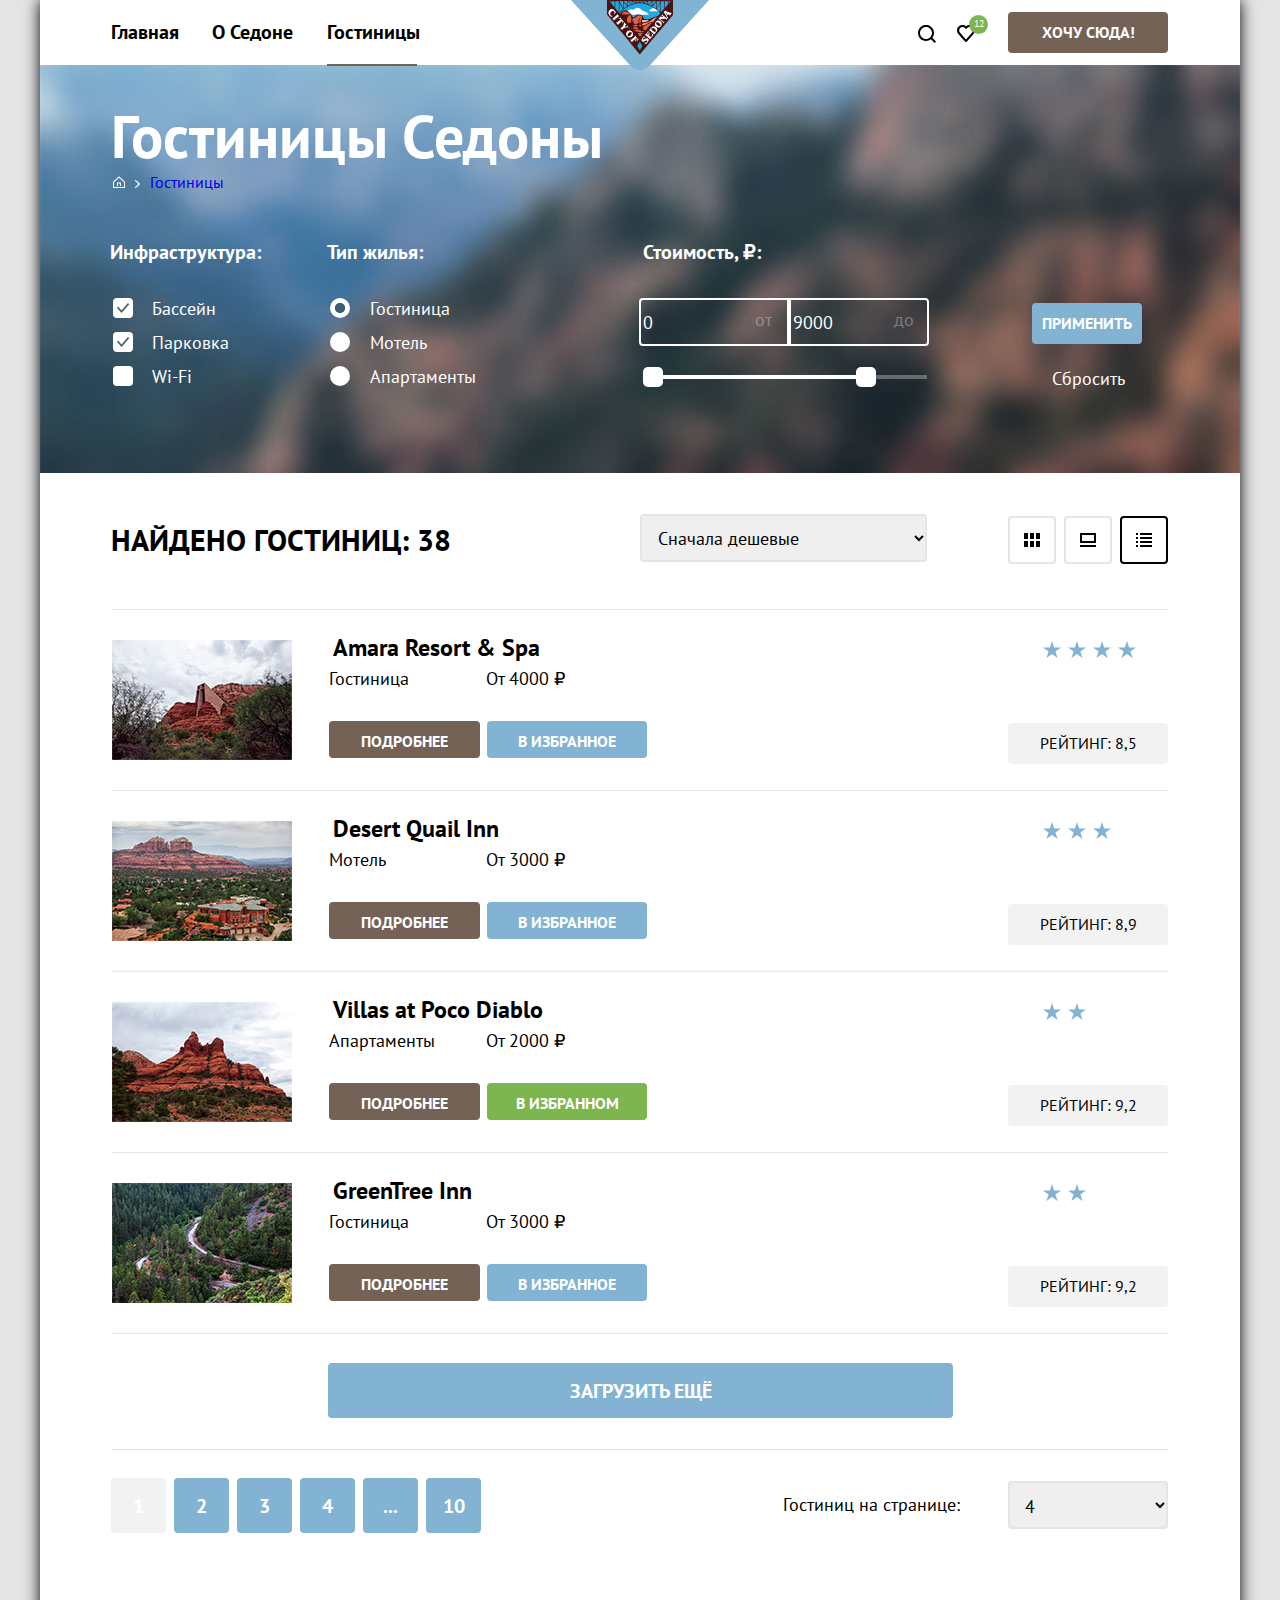
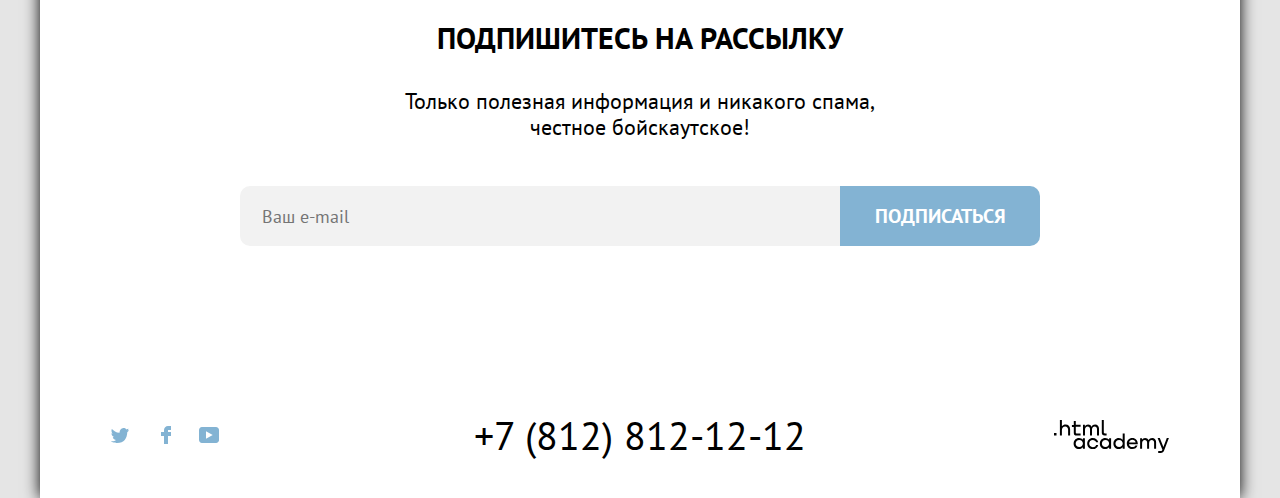
==== commit e79f9359: "Отредактирован 9.15. Проверяем макет по критериям" ====
--- a/catalog.html
+++ b/catalog.html
@@ -99,14 +99,14 @@
                             <label class="control" for="checkbox">
                                 <input class="visually-hidden control-input" id="checkbox" type="checkbox" name="parking" checked>
                                 <span class="control-mark"></span>
-                                <span class="control-label">Парковка</span>
+                                <span class="control-label parking">Парковка</span>
                             </label>
                          </li>
                          <li class="catalog-filter-item">
                             <label class="control" for="check">
                                 <input class="visually-hidden control-input" id="check" type="checkbox" name="wi-fi">
                                 <span class="control-mark"></span>
-                                <span class="control-label">Wi-Fi</span>
+                                <span class="control-label wi-fi">Wi-Fi</span>
                             </label>
                          </li>
                     </ul>
@@ -118,27 +118,27 @@
                     <label class="control" for="radiobox">
                         <input class="visually-hidden control-input" id="radiobox" type="radio" name="product-group" value="hotel" checked>
                         <span class="control-mark radio"></span>
-                        <span class="control-label">Гостиница</span>
+                        <span class="control-label hotel">Гостиница</span>
                     </label>
                         </li>
                         <li class="catalog-filter-item">
                             <label class="control" for="radio">
                                 <input class="visually-hidden control-input" id="radio" type="radio" name="product-group" value="motel">
                                 <span class="control-mark radio"></span>
-                                <span class="control-label">Мотель</span>
+                                <span class="control-label motels">Мотель</span>
                             </label>
                          </li>
                          <li class="catalog-filter-item">
                             <label class="control" for="radio-check">
                                 <input class="visually-hidden control-input" id="radio-check" type="radio" name="product-group" value="apartments">
                                 <span class="control-mark radio"></span>
-                                <span class="control-label">Апартаменты</span>
+                                <span class="control-label aparts">Апартаменты</span>
                             </label>
                          </li>
                     </ul>
                 </fieldset>
                 <fieldset class="catalog-filter-group price">
-                    <legend class="catalog-filter-title">Стоимость, ₽:</legend>
+                    <legend class="catalog-filter-title prices">Стоимость, ₽:</legend>
 
                     <div class="range">
                     <div class="range-wrapper-inputs">
@@ -322,7 +322,7 @@
                     <h4 class="product-card-title">GreenTree Inn</h4>
                   </a>
                 <div class="apartment-block">
-              <p class="apartment">Апартаменты</p>
+              <p class="apartment">Гостиница</p>
               <b class="product-card-price">От 3000 ₽</b>
                 </div>
                 <div class="card-button">
--- a/styles/styles.css
+++ b/styles/styles.css
@@ -573,8 +573,7 @@
   background-position: center;
   width: 75px;
   height: 72px;
-  margin-top: 70px;
-  padding-top: 0px;
+  margin-top: 12px;
 }
 
 .icon-food {
@@ -583,7 +582,7 @@
   background-position: center;
   width: 74px;
   height: 70px;
-  margin-top: 70px;
+  margin-top: 12px;
 }
 
 .icon-souvenirs{
@@ -592,7 +591,7 @@
   background-position: center;
   width: 64px;
   height: 76px;
-  margin-top: 70px;
+  margin-top: 12px;
 }
 
 
@@ -602,18 +601,29 @@
 }
 
 .bridge-diablo {
-  height: 90px;
-  padding-top: -10px;
+  height: 50px;
+  margin-top: 0;
+  padding-top: 0;
 }
 
 .advantages-subtitle.bridgework {
-  color: #FFFFFF;
-  padding-top: 0px;
-}
-
-.advantages-description.city,
+  position: relative;
+  height: 47px;
+  color: #FFFFFF;
+  top: 9px;
+}
+
 .advantages-description.bridge {
   color: #FFFFFF;
+  position: relative;
+  top: 12px;
+}
+
+.mini-place,
+.roads,
+.grand-canyon {
+  position: relative;
+  top: 5px;
 }
 /*photo-advantages*/
 .photo-1 {
@@ -654,16 +664,30 @@
   color: #000000;
 }
 
-.house,
-.meal,
+.house {
+padding-top: 28px;
+}
+
+.meal {
+  padding-top: 28px;
+}
+
 .souvenir {
-  margin-top: -3px;
-}
-
-.live,
-.order,
+  padding-top: 26px;
+}
+
+.live {
+  position: relative;
+  top: -7px;
+}
+
+.order {
+  position: relative;
+  top: -7px;
+}
 .local {
-  margin-top: -30px;
+  position: relative;
+  top: -9px;
 }
 
 .place,
@@ -675,7 +699,8 @@
 .attraction,
 .vegas-sedona,
 .canyon {
-  margin-top: 20px;
+  position: relative;
+  top: 35px;
 }
 
 /*Subtitle*/
@@ -1075,9 +1100,13 @@
   line-height: 26px;
   text-align: justify;
   vertical-align: top;
-  margin-top: 30px;
   margin-left: -10px;
-
+}
+
+.prices {
+  position: relative;
+  margin-left: 5px;
+  bottom: 35px;
 }
 
 .catalog-filter-group {
@@ -1103,8 +1132,9 @@
 }
 
 .housing-type {
-  margin-left: -43px;
-}
+  margin-left: -65px;
+}
+
 .price {
   grid-column: 4/5;
   width: 90px;
@@ -1139,12 +1169,17 @@
 /* Mark */
 .control-mark {
   position: absolute;
-  top: -35px;
+  top: -23px;
   left: -5px;
   width: 20px;
   height: 20px;
   background-color: #FFFFFF;
   border-radius: 4px;
+}
+
+.control-mark.radio {
+  position: absolute;
+  left: -60px;
 }
 
 .filter-label::after, .filter-label::before {
@@ -1246,7 +1281,24 @@
   vertical-align: top;
   text-transform: capitalize;
   padding-left: 15px;
-
+}
+.pool,
+.parking,
+.wi-fi {
+  position: absolute;
+  top: -24px;
+}
+
+.wi-fi {
+ width: 100px;
+}
+
+.hotel,
+.motels,
+.aparts {
+  position: absolute;
+  top: -24px;
+  left: -35px;
 }
 
 .catalog-filter-list {
@@ -1281,8 +1333,8 @@
   margin-top: -51px;
   margin-bottom: 0;
   margin-left: -115px;
+  padding-right: 15px;
   width: 100%;
-  padding-right: 15px;
   line-height: 24px;
   box-sizing: border-box;
   border: 2px solid #FFFFFF;
@@ -1293,11 +1345,11 @@
   position: absolute;
   padding-right:-30px;
   margin-top: -9px;
+  margin-left: -16px;
+  margin-top: -51px;
   color: #FFFFFF;
   line-height: 24px;
   height: 48px;
-  margin-left: -16px;
-  margin-top: -51px;
   box-sizing: border-box;
   border: 2px solid #FFFFFF;
   border-radius: 4px 0 0 4px;
@@ -1344,6 +1396,7 @@
   padding: 0;
   border: none;
 }
+
 .catalog-filter-group.infrastructure {
   width: 200px;
   margin-left: 5px;
@@ -1438,7 +1491,7 @@
   background-color: #756257;
 }
 
-.button.button-apply {
+.button-apply {
   color: #FFFFFF;
   background-color: #83B3D3;
   font-style: normal;
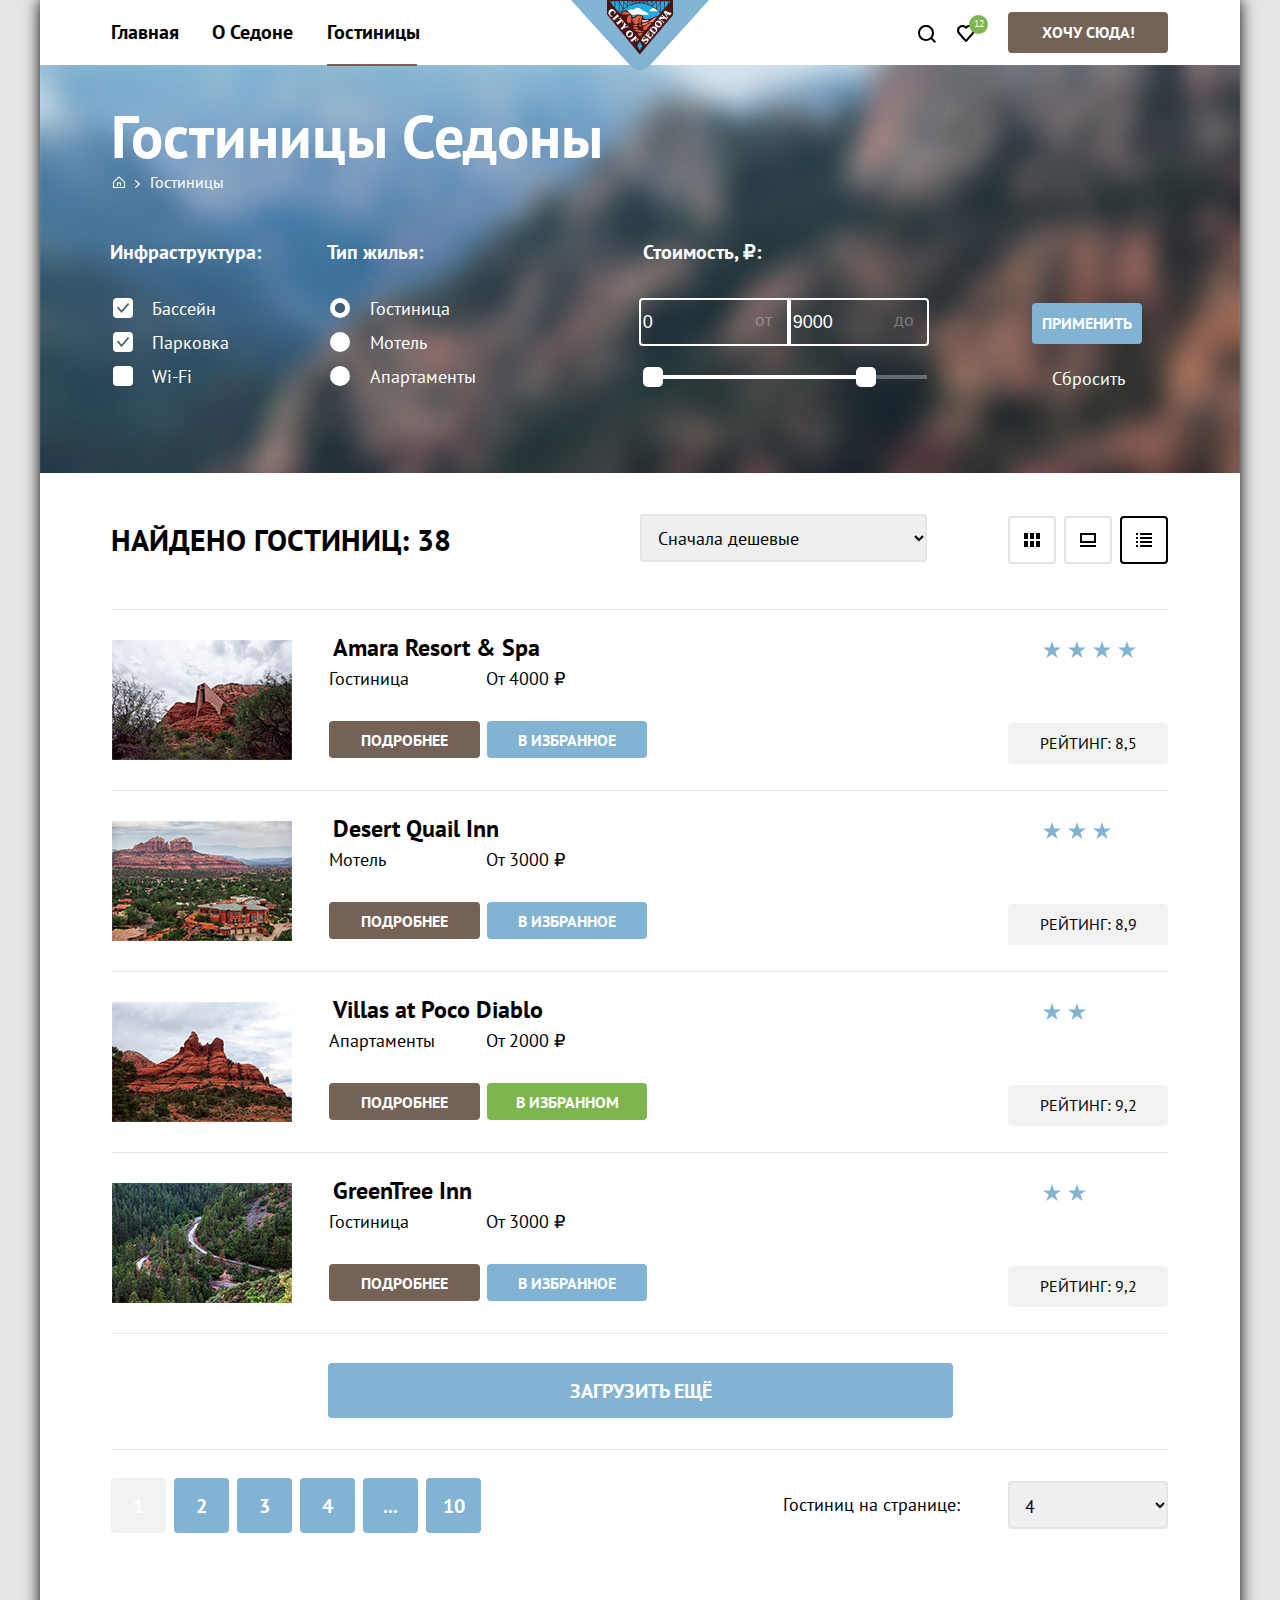
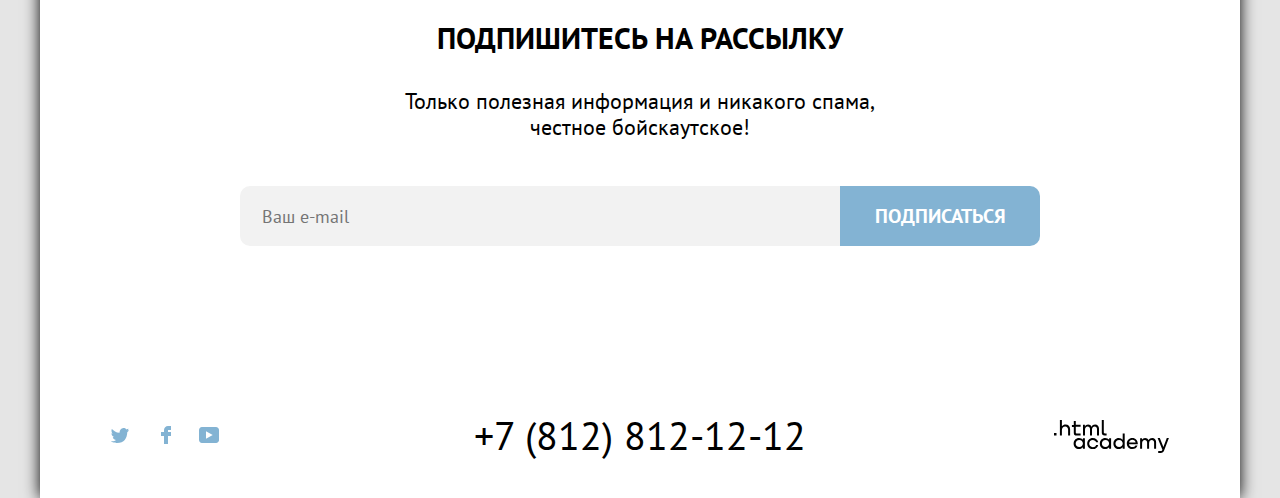
==== commit 49e0938f: "Исправлено Защита" ====
--- a/catalog.html
+++ b/catalog.html
@@ -92,7 +92,6 @@
                         <input class="visually-hidden control-input" id="catalog-filter" type="checkbox" name="pool" checked>
                         <span class="control-mark"></span>
                         <span class="control-label pool">Бассейн</span>
-
                     </label>
                         </li>
                         <li class="catalog-filter-item">
@@ -386,8 +385,10 @@
               честное бойскаутское!</p>
               <form class="mailing-form" action="https://echo.htmlacademy.ru/" method="post">
                <p class="mailing-email">
+                <label class="mail-info" for="mailing-email">
                  <input class="field" placeholder="Ваш e-mail" type="email" name="mailing-email" id="mailing-email" required>
-               </p>
+                </label>
+                </p>
                <button class="button mailing-button" type="submit">Подписаться</button>
               </form>
           </section>
--- a/styles/styles.css
+++ b/styles/styles.css
@@ -104,7 +104,7 @@
   display: grid;
   grid-template-columns: 71px 100px 135px 128px;
   grid-template-rows: 19px 26px 20px;
-  font-family: PT Sans;
+  font-family: "PT Sans", sans-serif;
   font-style: normal;
   font-weight: bold;
   font-size: 20px;
@@ -1025,6 +1025,7 @@
   list-style: none;
   margin-left: 65px;
   margin-top: -8px;
+  text-decoration: none;
 }
 
 .breadcrumbs-item {
@@ -1043,6 +1044,7 @@
 
 .breadcrumbs-link {
   fill: #FFFFFF;
+  color: #FFFFFF;
   padding: 8px;
   text-decoration: none;
 }
@@ -1324,7 +1326,6 @@
   outline: none;
 }
 
-
 .catalog-filter-input.max {
   position: absolute;
   color: #FFFFFF;
@@ -1361,6 +1362,7 @@
   margin-top: -40px;
   opacity: 0.3;
 }
+
 .filter-max {
   position: absolute;
   margin-top: -40px;
@@ -1384,7 +1386,6 @@
   text-transform: lowercase;
   width: 30px;
   padding: 0 2px;
-  font: inherit;
   background-color: transparent;
   border: none;
   appearance: textfield;
@@ -1465,7 +1466,6 @@
   display: flex;
   flex-wrap: nowrap;
   justify-content: space-between;
-  justify-content: space-between;
   color: #FFFFFF;
   padding: 19px;
   margin-bottom: 20px;
@@ -1483,7 +1483,6 @@
   box-shadow: 0 0 0 2px #83B3D3;
   outline: none;
   border-radius: 4px;
-  outline: 2px solid #83B3D3;
   filter: drop-shadow (0 0 0 3 rgba(129, 179, 210, 1));
   box-sizing: border-box;
 }
@@ -1977,6 +1976,8 @@
   width: 151px;
   height: 37px;
   margin-top: 13px;
+  padding-top: 9px;
+  padding-bottom: 10px;
 }
 
 .product-card-button:hover {
@@ -2025,6 +2026,8 @@
   height: 37px;
   margin-top: 0;
   margin-left: 2px;
+  padding-top: 9px;
+  padding-bottom: 10px;
 }
 .product-card-like:hover {
   background-color: #68A2CA;
@@ -2864,7 +2867,6 @@
 
 .modal-close-button:active {
   background-color: #FFFFFF;
-  box-shadow: inset 0 0 0 3px #000000;
   outline: none;
   box-shadow: 0 25px 50px rgba(0, 0, 0, 0.15);
   box-sizing: border-box;
